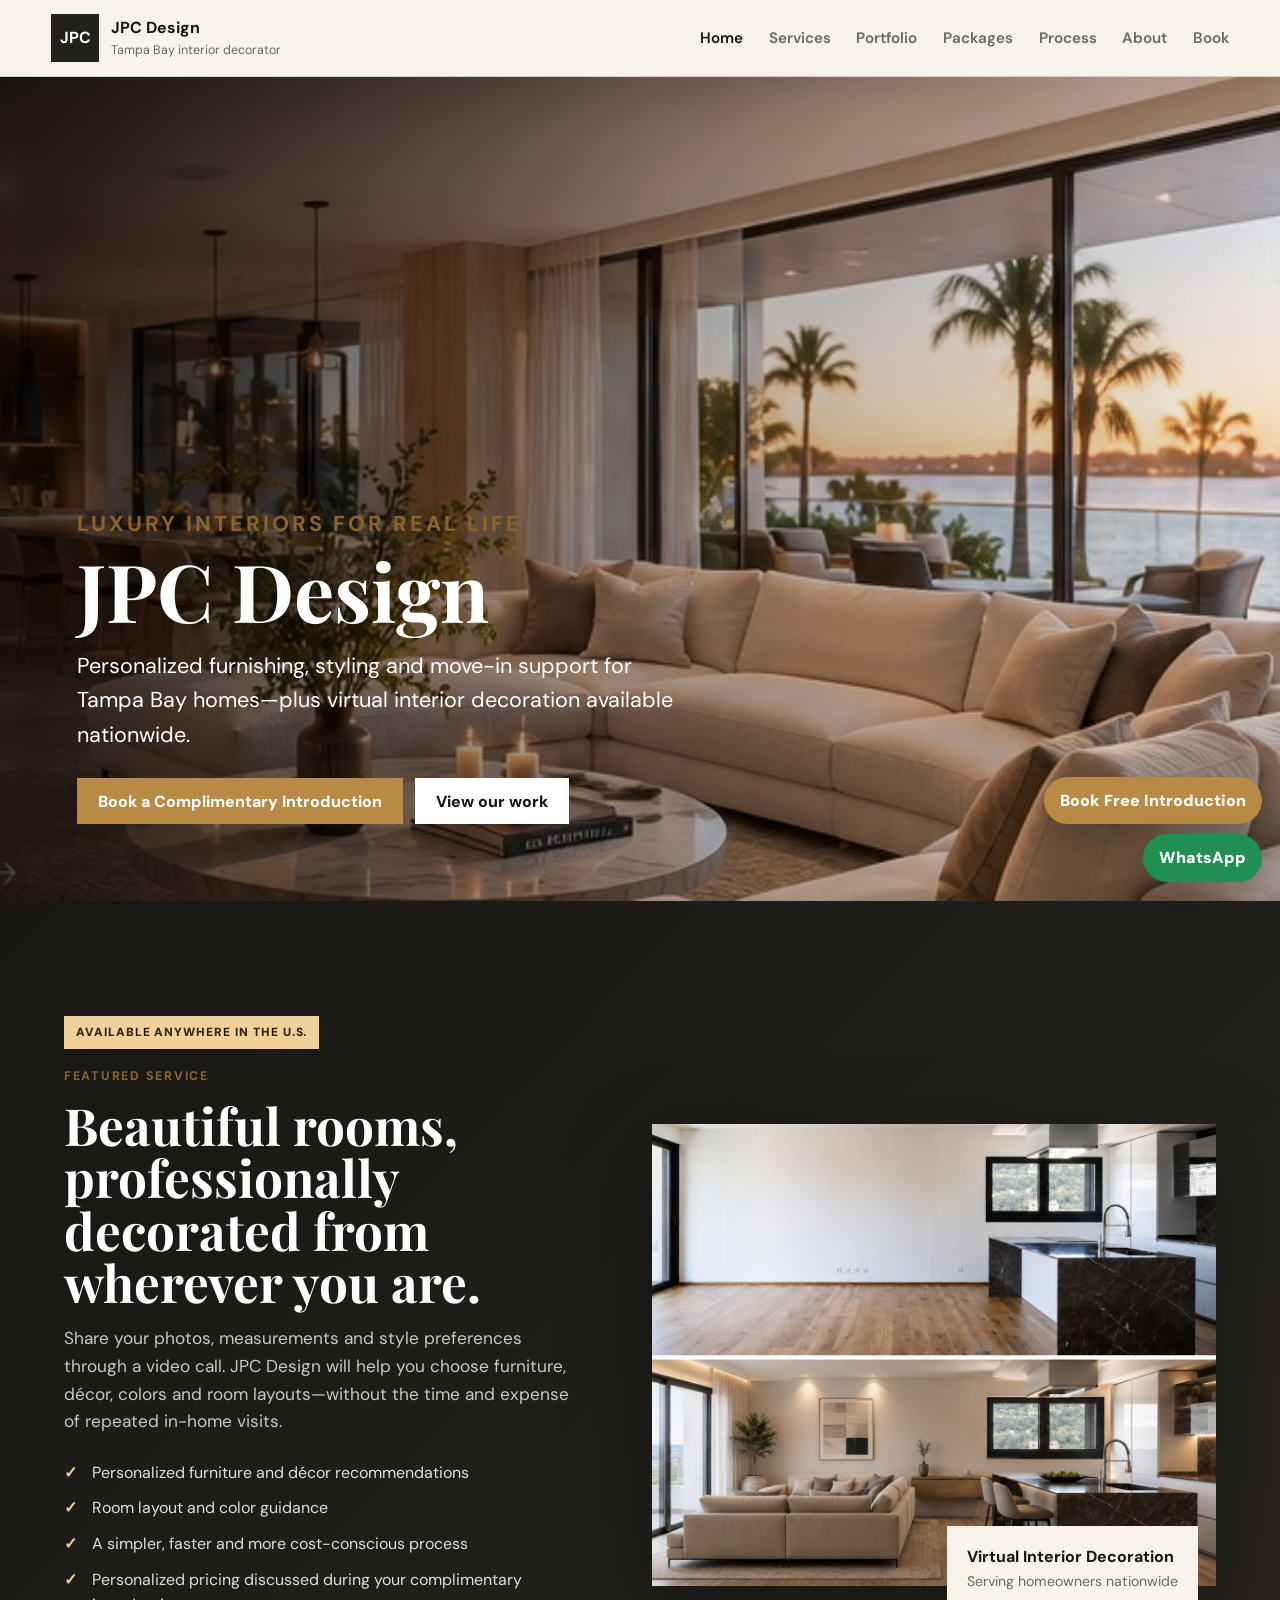
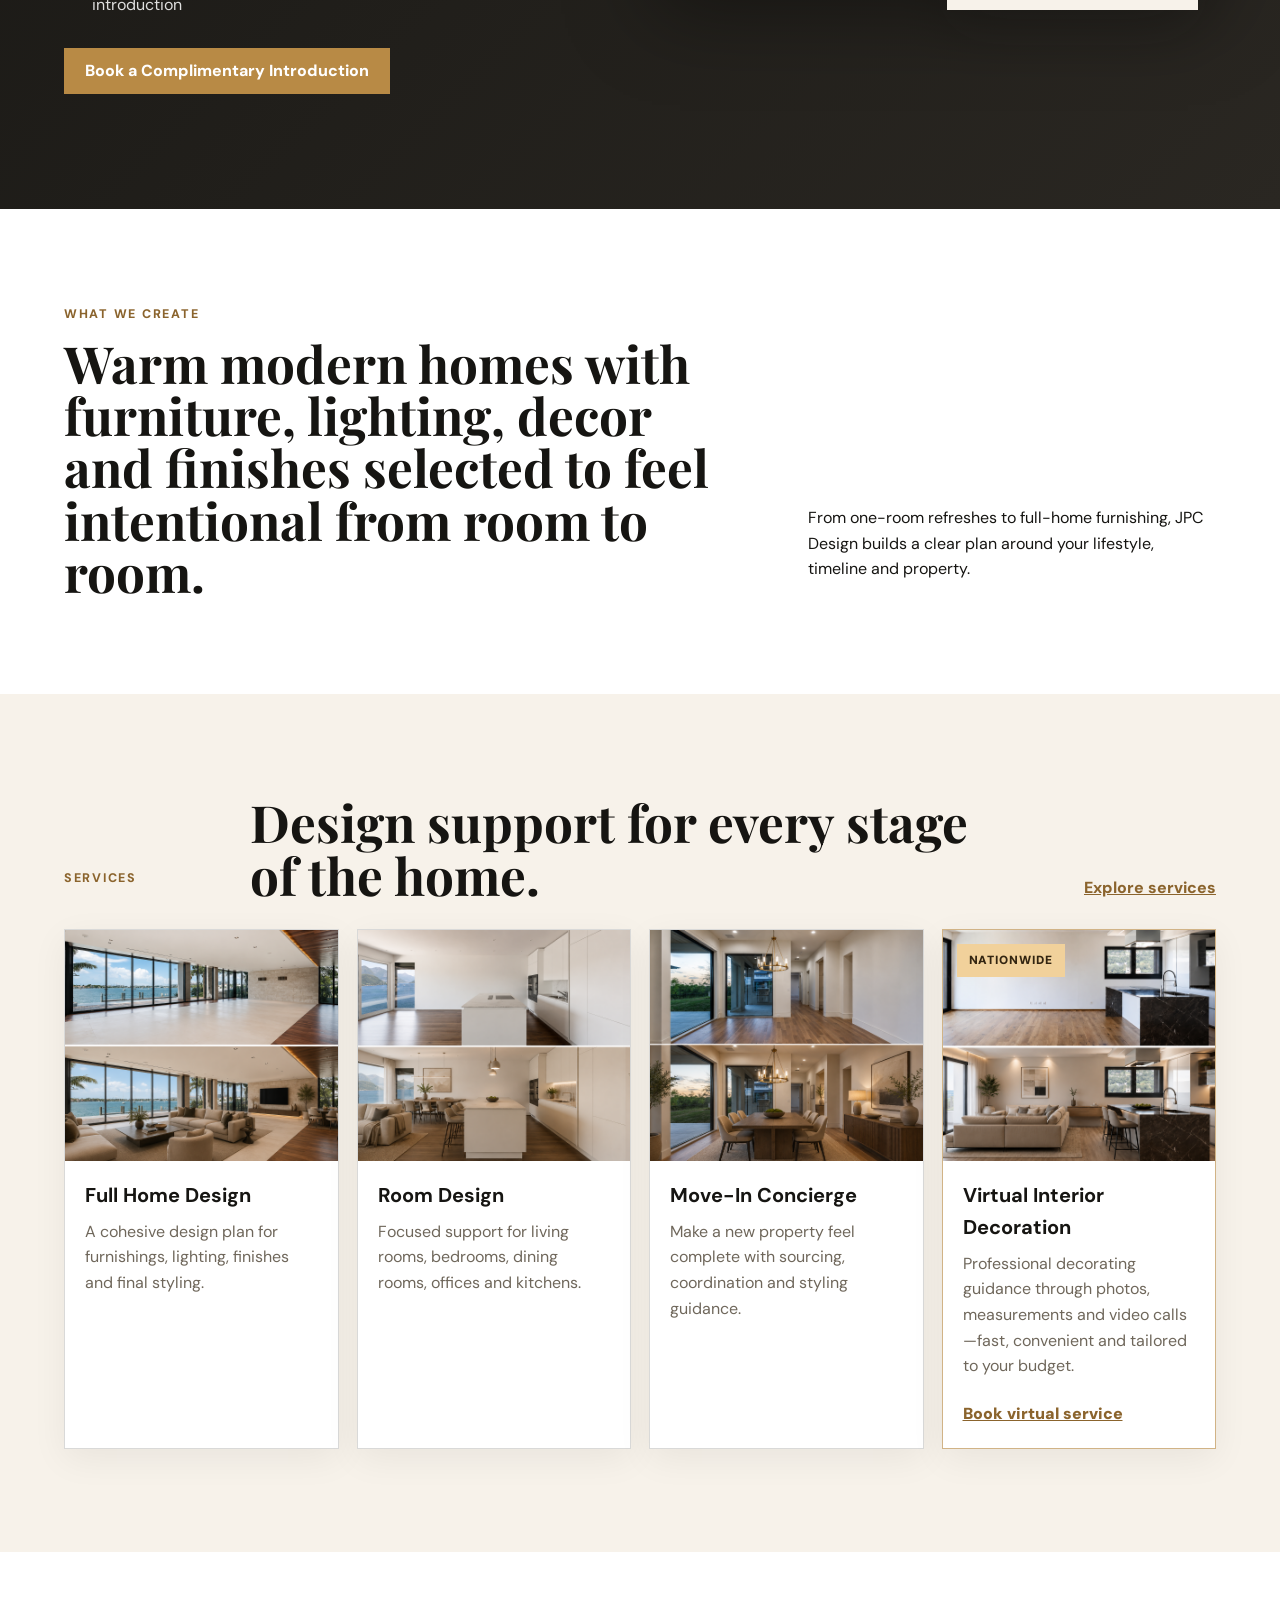
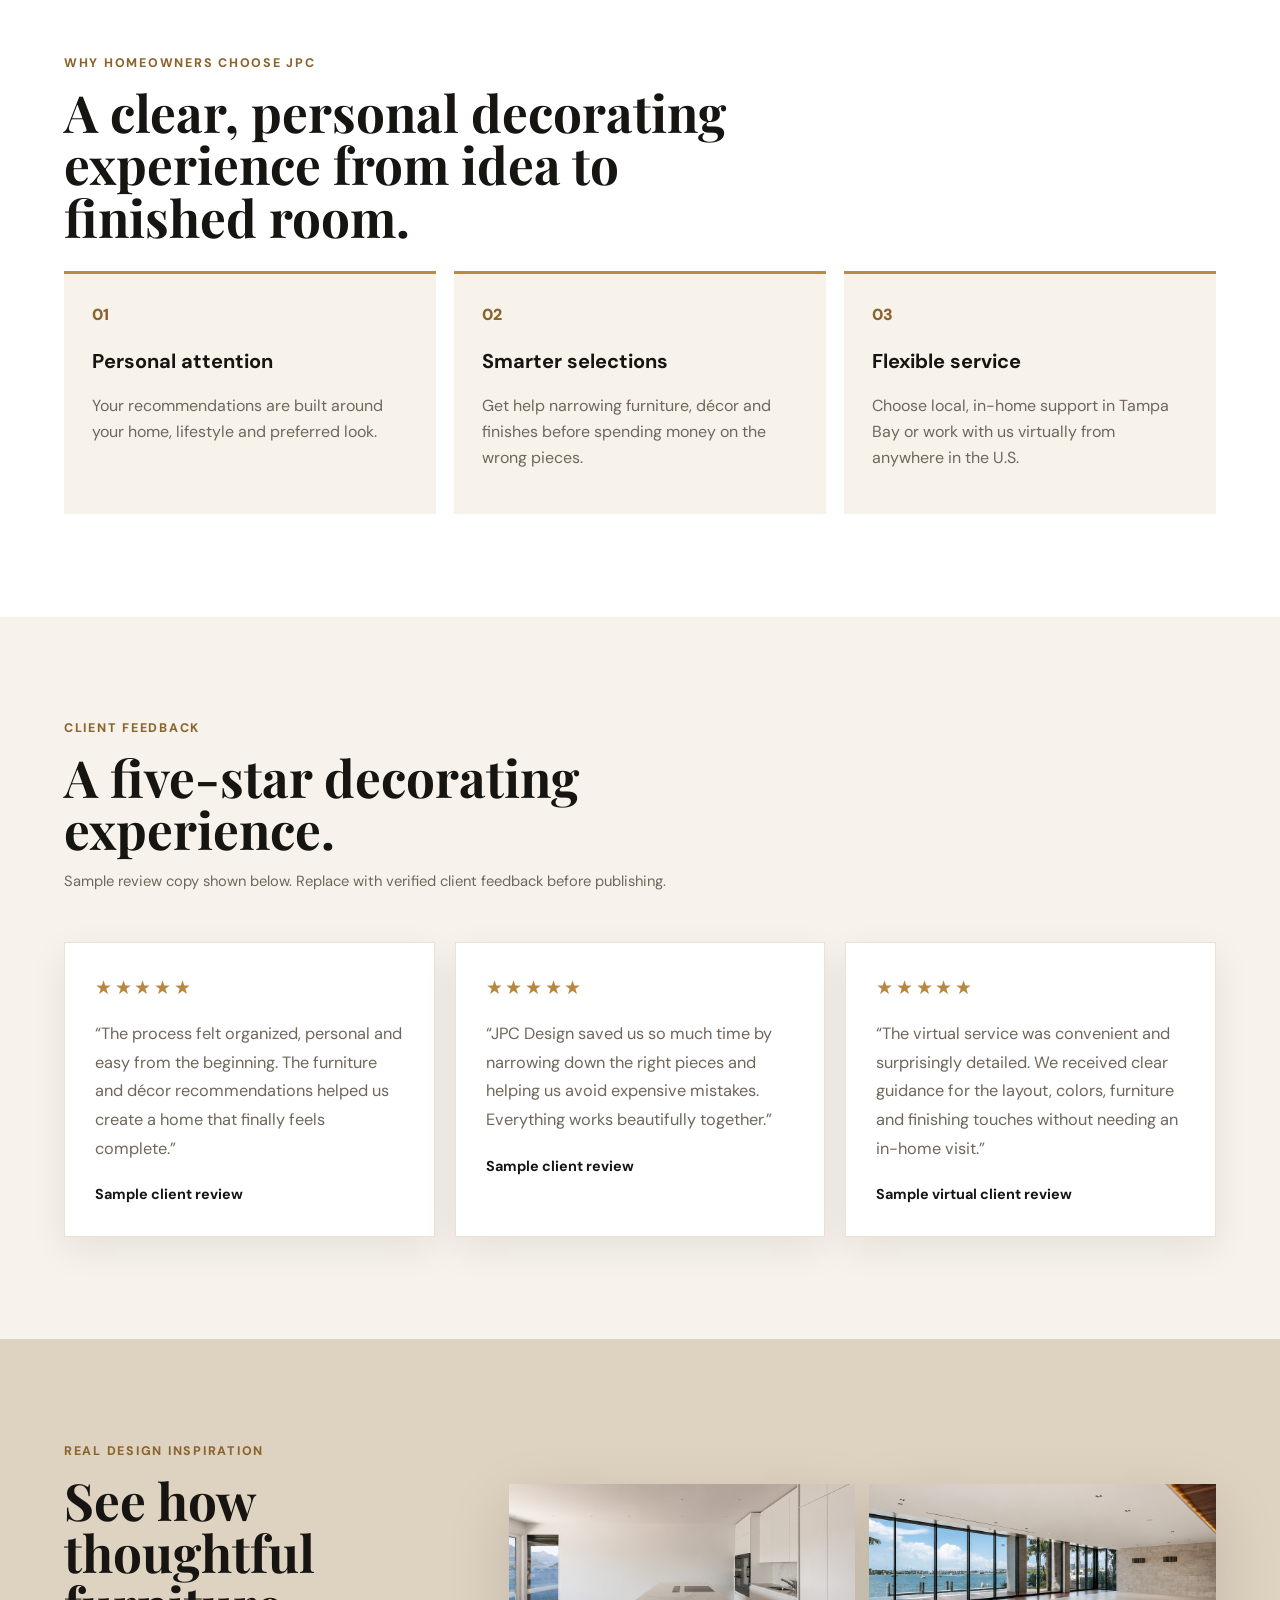
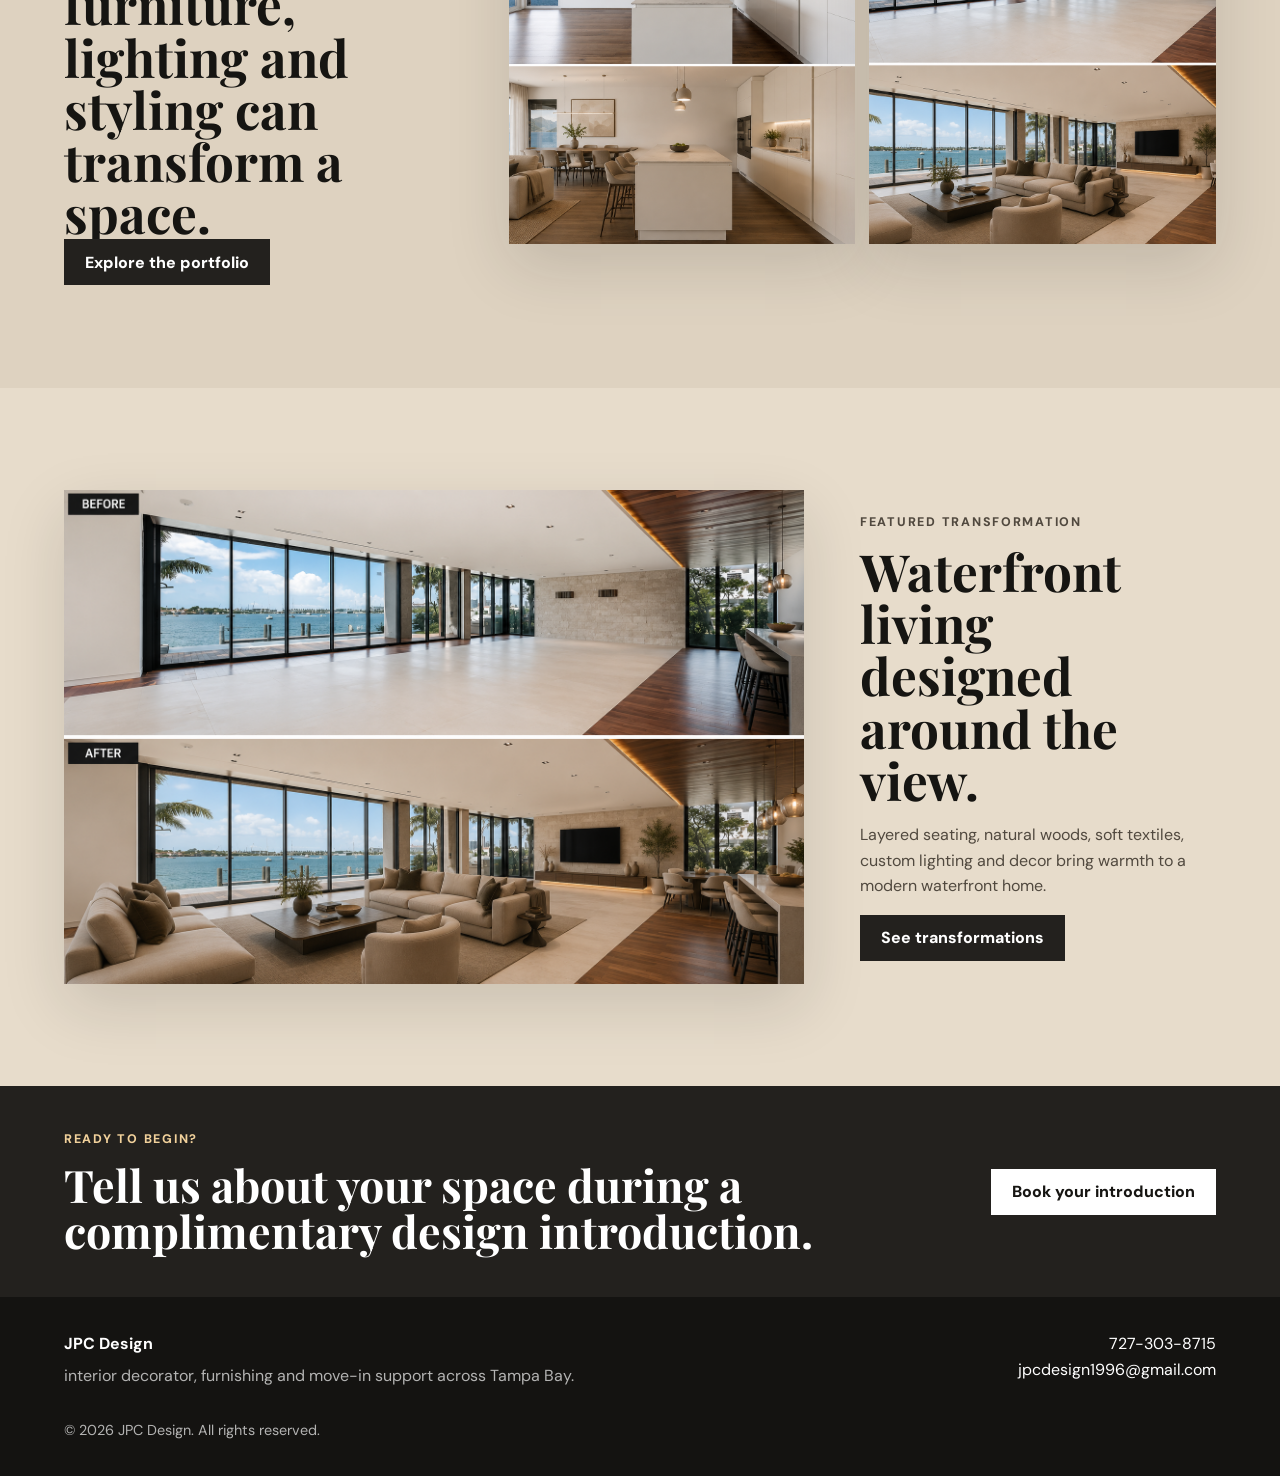
==== index.html @ b45b25ef "Five-Star review section" ====
<!doctype html>
<html lang="en">
<head>
  <meta charset="utf-8">
  <meta name="viewport" content="width=device-width, initial-scale=1">
  <title>JPC Design | Tampa Bay interior decorator</title>
  <meta name="description" content="Luxury residential interior decorator, furnishing and move-in support across Tampa Bay.">
  <link rel="preconnect" href="https://fonts.googleapis.com">
  <link rel="preconnect" href="https://fonts.gstatic.com" crossorigin>
  <link href="https://fonts.googleapis.com/css2?family=DM+Sans:wght@400;500;600;700&family=Playfair+Display:wght@600;700&display=swap" rel="stylesheet">
  <link rel="stylesheet" href="styles.css">
</head>
<body>

<header class="site-header">
  <a class="brand" href="index.html" aria-label="JPC Design home">
    <span class="brand-mark">JPC</span>
    <span><strong>JPC Design</strong><small>Tampa Bay interior decorator</small></span>
  </a>
  <button class="menu-button" type="button" aria-expanded="false" aria-controls="primary-navigation">Menu</button>
  <nav id="primary-navigation" class="site-nav" aria-label="Primary navigation">
    <a href="index.html" aria-current="page">Home</a><a href="services.html">Services</a><a href="portfolio.html">Portfolio</a><a href="packages.html">Packages</a><a href="process.html">Process</a><a href="about.html">About</a><a href="contact.html">Book</a>
  </nav>
</header>

<main>

<section class="hero">
  <div class="hero-copy">
    <p class="eyebrow">Luxury interiors for real life</p>
    <h1>JPC Design</h1>
    <p>Personalized furnishing, styling and move-in support for Tampa Bay homes—plus virtual interior decoration available nationwide.</p>
    <div class="hero-actions">
      <a class="button gold" href="contact.html">Book a Complimentary Introduction</a>
      <a class="button light" href="portfolio.html">View our work</a>
    </div>
  </div>
</section>

<section class="virtual-feature" aria-labelledby="virtual-title">
  <div class="virtual-feature-copy">
    <p class="virtual-badge">Available anywhere in the U.S.</p>
    <p class="eyebrow">Featured service</p>
    <h2 id="virtual-title">Beautiful rooms, professionally decorated from wherever you are.</h2>
    <p>Share your photos, measurements and style preferences through a video call. JPC Design will help you choose furniture, décor, colors and room layouts—without the time and expense of repeated in-home visits.</p>
    <ul class="check-list">
      <li>Personalized furniture and décor recommendations</li>
      <li>Room layout and color guidance</li>
      <li>A simpler, faster and more cost-conscious process</li>
      <li>Personalized pricing discussed during your complimentary introduction</li>
    </ul>
    <a class="button gold" href="contact.html?service=Virtual%20Interior%20Decoration">Book a Complimentary Introduction</a>
  </div>
  <div class="virtual-feature-visual">
    <img src="O4-new.png" alt="Modern living room decorated by JPC Design">
    <div class="nationwide-note"><strong>Virtual Interior Decoration</strong><span>Serving homeowners nationwide</span></div>
  </div>
</section>

<section class="intro-band">
  <div>
    <p class="eyebrow">What we create</p>
    <h2>Warm modern homes with furniture, lighting, decor and finishes selected to feel intentional from room to room.</h2>
  </div>
  <p>From one-room refreshes to full-home furnishing, JPC Design builds a clear plan around your lifestyle, timeline and property.</p>
</section>

<section class="section">
  <div class="section-heading">
    <p class="eyebrow">Services</p>
    <h2>Design support for every stage of the home.</h2>
    <a href="services.html">Explore services</a>
  </div>
  <div class="service-grid">
    <article><img src="O10.png" alt="Waterfront living room transformation"><h3>Full Home Design</h3><p>A cohesive design plan for furnishings, lighting, finishes and final styling.</p></article>
    <article><img src="O9.png" alt="Modern kitchen and dining transformation"><h3>Room Design</h3><p>Focused support for living rooms, bedrooms, dining rooms, offices and kitchens.</p></article>
    <article><img src="O7.png" alt="Dining room and entry transformation"><h3>Move-In Concierge</h3><p>Make a new property feel complete with sourcing, coordination and styling guidance.</p></article>
    <article class="service-highlight"><span class="mini-badge">Nationwide</span><img src="O4-new.png" alt="Virtual interior decoration service"><h3>Virtual Interior Decoration</h3><p>Professional decorating guidance through photos, measurements and video calls—fast, convenient and tailored to your budget.</p><a href="contact.html?service=Virtual%20Interior%20Decoration">Book virtual service</a></article>
  </div>
</section>

<section class="section trust-section">
  <div class="section-heading">
    <div><p class="eyebrow">Why homeowners choose JPC</p><h2>A clear, personal decorating experience from idea to finished room.</h2></div>
  </div>
  <div class="trust-grid">
    <article><span>01</span><h3>Personal attention</h3><p>Your recommendations are built around your home, lifestyle and preferred look.</p></article>
    <article><span>02</span><h3>Smarter selections</h3><p>Get help narrowing furniture, décor and finishes before spending money on the wrong pieces.</p></article>
    <article><span>03</span><h3>Flexible service</h3><p>Choose local, in-home support in Tampa Bay or work with us virtually from anywhere in the U.S.</p></article>
  </div>
</section>


<section class="reviews-section" aria-labelledby="reviews-title">
  <div class="section-heading reviews-heading">
    <div>
      <p class="eyebrow">Client feedback</p>
      <h2 id="reviews-title">A five-star decorating experience.</h2>
      <p class="reviews-note">Sample review copy shown below. Replace with verified client feedback before publishing.</p>
    </div>
  </div>
  <div class="reviews-grid">
    <article class="review-card">
      <div class="review-stars" aria-label="5 out of 5 stars">★★★★★</div>
      <p>“The process felt organized, personal and easy from the beginning. The furniture and décor recommendations helped us create a home that finally feels complete.”</p>
      <strong>Sample client review</strong>
    </article>
    <article class="review-card">
      <div class="review-stars" aria-label="5 out of 5 stars">★★★★★</div>
      <p>“JPC Design saved us so much time by narrowing down the right pieces and helping us avoid expensive mistakes. Everything works beautifully together.”</p>
      <strong>Sample client review</strong>
    </article>
    <article class="review-card">
      <div class="review-stars" aria-label="5 out of 5 stars">★★★★★</div>
      <p>“The virtual service was convenient and surprisingly detailed. We received clear guidance for the layout, colors, furniture and finishing touches without needing an in-home visit.”</p>
      <strong>Sample virtual client review</strong>
    </article>
  </div>
</section>

<section class="transformation-strip">
  <div class="transformation-copy"><p class="eyebrow">Real design inspiration</p><h2>See how thoughtful furniture, lighting and styling can transform a space.</h2><a class="button dark" href="portfolio.html">Explore the portfolio</a></div>
  <div class="transformation-images"><img src="O9.png" alt="Kitchen and dining room transformation"><img src="O10.png" alt="Waterfront living room transformation"></div>
</section>

<section class="feature-project">
  <img src="O10.png" alt="Luxury waterfront transformation by JPC Design">
  <div>
    <p class="eyebrow">Featured transformation</p>
    <h2>Waterfront living designed around the view.</h2>
    <p>Layered seating, natural woods, soft textiles, custom lighting and decor bring warmth to a modern waterfront home.</p>
    <a class="button dark" href="portfolio.html">See transformations</a>
  </div>
</section>

<section class="cta">
  <div>
    <p class="eyebrow light-text">Ready to begin?</p>
    <h2>Tell us about your space during a complimentary design introduction.</h2>
  </div>
  <a class="button white" href="contact.html">Book your introduction</a>
</section>

</main>

<footer class="site-footer">
  <div>
    <strong>JPC Design</strong>
    <p>interior decorator, furnishing and move-in support across Tampa Bay.</p>
  </div>
  <div>
    <a href="tel:+17273038715">727-303-8715</a>
    <a href="mailto:jpcdesign1996@gmail.com">jpcdesign1996@gmail.com</a>
  </div>
  <p class="copyright">&copy; 2026 JPC Design. All rights reserved.</p>
</footer>

<div class="floating-actions" aria-label="Quick contact options">
  <a class="floating-book" href="contact.html">Book Free Introduction</a>
  <a class="floating-whatsapp" href="https://wa.me/17273038715?text=Hi%20JPC%20Design%2C%20I%20would%20like%20to%20learn%20more%20about%20your%20decorating%20services." target="_blank" rel="noopener" aria-label="Chat with JPC Design on WhatsApp">WhatsApp</a>
</div>

<script src="script.js"></script>
</body>
</html>
---- styles.css ----
:root {
  --ink: #161512;
  --muted: #6f675b;
  --paper: #f7f2ea;
  --soft: #eee6d8;
  --gold: #b88a45;
  --gold-dark: #8b642d;
  --charcoal: #23211e;
  --white: #ffffff;
  --line: rgba(22, 21, 18, 0.16);
  --shadow: 0 22px 60px rgba(22, 21, 18, 0.14);
}

* {
  box-sizing: border-box;
}

html {
  scroll-behavior: smooth;
  overflow-x: clip;
}

body {
  margin: 0;
  color: var(--ink);
  background: var(--paper);
  font-family: "DM Sans", Arial, sans-serif;
  line-height: 1.6;
  overflow-x: clip;
}

img {
  display: block;
  max-width: 100%;
}

a {
  color: inherit;
}

.site-header {
  position: sticky;
  top: 0;
  z-index: 10;
  display: flex;
  align-items: center;
  justify-content: space-between;
  gap: 24px;
  min-height: 76px;
  padding: 14px clamp(18px, 4vw, 56px);
  background: rgba(247, 242, 234, 0.92);
  border-bottom: 1px solid var(--line);
  backdrop-filter: blur(16px);
}

.brand {
  display: inline-flex;
  align-items: center;
  gap: 12px;
  text-decoration: none;
}

.brand-mark {
  display: grid;
  place-items: center;
  width: 48px;
  height: 48px;
  color: var(--white);
  background: var(--charcoal);
  font-weight: 700;
  letter-spacing: 0;
}

.brand strong,
.brand small {
  display: block;
}

.brand small {
  color: var(--muted);
  font-size: 0.78rem;
}

.site-nav {
  display: flex;
  align-items: center;
  gap: clamp(14px, 2vw, 28px);
  font-size: 0.95rem;
  font-weight: 600;
}

.site-nav a {
  text-decoration: none;
  color: var(--muted);
}

.site-nav a[aria-current="page"],
.site-nav a:hover {
  color: var(--ink);
}

.site-nav a,
.button,
.menu-button,
input,
select,
textarea {
  -webkit-tap-highlight-color: rgba(184, 138, 69, 0.18);
}

.menu-button {
  display: none;
  border: 1px solid var(--line);
  background: var(--white);
  min-height: 44px;
  padding: 0 16px;
  font: inherit;
  font-weight: 700;
}

.hero {
  min-height: calc(100svh - 76px);
  display: grid;
  align-items: end;
  padding: clamp(28px, 6vw, 80px);
  color: var(--white);
  background:
    linear-gradient(90deg, rgba(0,0,0,0.72), rgba(0,0,0,0.28), rgba(0,0,0,0.04)),
    url("hero-clean.jpg") center / cover no-repeat;
}

.hero-copy {
  width: min(680px, 100%);
}

.hero h1,
.page-hero h1 {
  margin: 0;
  font-family: "Playfair Display", Georgia, serif;
  font-size: clamp(2.5rem, 7vw, 5rem);
  line-height: 0.92;
  letter-spacing: 0;
  overflow-wrap: normal;
  word-break: keep-all;
  hyphens: none;
}

.hero p {
  max-width: 620px;
  font-size: clamp(1.04rem, 2vw, 1.35rem);
}

.eyebrow {
  margin: 0 0 12px;
  color: var(--gold-dark);
  font-size: 0.78rem;
  font-weight: 800;
  letter-spacing: 0.14em;
  text-transform: uppercase;
}

.light-text {
  color: #f1d19b;
}

.button {
  display: inline-flex;
  align-items: center;
  justify-content: center;
  min-height: 46px;
  padding: 12px 20px;
  border: 1px solid transparent;
  text-decoration: none;
  font-weight: 800;
  line-height: 1.2;
}

.button.gold {
  color: var(--white);
  background: var(--gold);
}

.button.gold:hover {
  background: var(--gold-dark);
}

.button.light,
.button.white {
  color: var(--ink);
  background: var(--white);
}

.button.dark {
  color: var(--white);
  background: var(--charcoal);
}

.button.outline {
  border-color: var(--line);
  background: transparent;
}

.hero-actions {
  display: flex;
  flex-wrap: wrap;
  gap: 12px;
  margin-top: 26px;
}

.intro-band,
.cta,
.section,
.page-hero,
.feature-project,
.wide-image {
  padding-inline: clamp(18px, 5vw, 72px);
}

.intro-band {
  display: grid;
  grid-template-columns: minmax(0, 1.25fr) minmax(260px, 0.75fr);
  gap: clamp(24px, 5vw, 64px);
  align-items: end;
  padding-block: clamp(52px, 8vw, 96px);
  background: var(--white);
}

h2 {
  margin: 0;
  font-family: "Playfair Display", Georgia, serif;
  font-size: clamp(2rem, 4vw, 4rem);
  line-height: 1.02;
}

h3 {
  margin: 18px 0 8px;
  font-size: 1.25rem;
}

.section {
  padding-block: clamp(56px, 8vw, 108px);
}

.section-heading {
  display: flex;
  justify-content: space-between;
  align-items: end;
  gap: 24px;
  margin-bottom: 28px;
}

.section-heading h2 {
  max-width: 720px;
}

.section-heading a {
  color: var(--gold-dark);
  font-weight: 800;
}

.service-grid {
  display: grid;
  grid-template-columns: repeat(4, minmax(0, 1fr));
  gap: 18px;
}

.service-grid article,
.portfolio-card,
.package-card,
.process-grid article,
.values-grid article,
.contact-panel {
  background: var(--white);
  border: 1px solid var(--line);
  box-shadow: 0 10px 34px rgba(22, 21, 18, 0.06);
}

.service-grid img {
  width: 100%;
  aspect-ratio: 1.18;
  object-fit: cover;
}

.service-grid article p,
.service-grid article h3 {
  padding-inline: 20px;
}

.service-grid article p {
  margin: 0 0 22px;
  color: var(--muted);
}

.feature-project {
  display: grid;
  grid-template-columns: minmax(0, 1.35fr) minmax(280px, 0.65fr);
  gap: clamp(24px, 5vw, 56px);
  align-items: center;
  padding-block: clamp(56px, 8vw, 104px);
  background: #e7dccb;
}

.feature-project img,
.wide-image img {
  width: 100%;
  box-shadow: var(--shadow);
}

.feature-project p {
  color: #51493f;
}

.cta {
  display: flex;
  justify-content: space-between;
  align-items: center;
  gap: 24px;
  padding-block: 44px;
  color: var(--white);
  background: var(--charcoal);
}

.cta h2 {
  max-width: 850px;
  font-size: clamp(1.9rem, 3.5vw, 3.5rem);
}

.page-hero {
  padding-block: clamp(64px, 9vw, 116px);
  background: linear-gradient(135deg, var(--white), #e9dcc8);
}

.page-hero.compact {
  max-width: none;
}

.page-hero h1 {
  max-width: 980px;
  font-size: clamp(2.7rem, 6vw, 6.2rem);
}

.page-hero p:not(.eyebrow) {
  max-width: 760px;
  margin-top: 18px;
  color: var(--muted);
  font-size: 1.1rem;
}

.split-hero {
  display: grid;
  grid-template-columns: minmax(0, 0.9fr) minmax(300px, 1.1fr);
  gap: clamp(28px, 5vw, 64px);
  align-items: center;
}

.split-hero img {
  width: 100%;
  aspect-ratio: 1.32;
  object-fit: cover;
  box-shadow: var(--shadow);
}

.service-list {
  display: grid;
  gap: 16px;
}

.service-list article {
  display: grid;
  grid-template-columns: 70px 1fr;
  gap: 22px;
  padding: clamp(22px, 4vw, 38px);
  background: var(--white);
  border: 1px solid var(--line);
}

.service-list span,
.process-grid span {
  color: var(--gold-dark);
  font-weight: 900;
}

.service-list h2,
.process-grid h2,
.values-grid h2,
.contact-panel h2,
.package-card h2,
.portfolio-card h2 {
  font-size: clamp(1.5rem, 3vw, 2.4rem);
}

.service-list ul {
  display: grid;
  gap: 8px;
  margin-bottom: 0;
  padding-left: 18px;
  color: var(--muted);
}

.portfolio-grid {
  display: grid;
  grid-template-columns: repeat(2, minmax(0, 1fr));
  gap: 22px;
}

.portfolio-card {
  overflow: hidden;
}

.portfolio-card img {
  width: 100%;
  aspect-ratio: 1.5;
  object-fit: cover;
}

.portfolio-card div {
  padding: 22px;
}

.portfolio-card p,
.package-card p,
.process-grid p,
.values-grid p,
.contact-panel p {
  color: var(--muted);
}

.package-grid {
  display: grid;
  grid-template-columns: repeat(3, minmax(0, 1fr));
  gap: 18px;
}

.package-card {
  position: relative;
  display: flex;
  flex-direction: column;
  gap: 14px;
  min-height: 330px;
  padding: 26px;
}

.package-card .button {
  margin-top: auto;
}

.package-name,
.badge {
  margin: 0;
  color: var(--gold-dark);
  font-weight: 900;
  text-transform: uppercase;
  letter-spacing: 0.08em;
  font-size: 0.78rem;
}

.featured {
  color: var(--white);
  background: var(--charcoal);
}

.featured p {
  color: rgba(255,255,255,0.78);
}

.featured .package-name,
.featured .badge {
  color: #f1d19b;
}

.process-grid,
.values-grid {
  display: grid;
  grid-template-columns: repeat(5, minmax(0, 1fr));
  gap: 16px;
}

.values-grid {
  grid-template-columns: repeat(3, minmax(0, 1fr));
}

.process-grid article,
.values-grid article {
  padding: 24px;
}

.wide-image {
  padding-bottom: clamp(56px, 8vw, 108px);
}

.wide-image img {
  max-height: 760px;
  object-fit: cover;
}

.contact-layout {
  display: grid;
  grid-template-columns: minmax(0, 1fr) minmax(280px, 420px);
  gap: 24px;
  align-items: start;
}

.booking-form {
  display: grid;
  gap: 18px;
}

.form-grid {
  display: grid;
  grid-template-columns: repeat(2, minmax(0, 1fr));
  gap: 18px;
}

label {
  display: grid;
  gap: 8px;
  font-weight: 800;
}

input,
select,
textarea {
  width: 100%;
  min-height: 48px;
  border: 1px solid var(--line);
  border-radius: 0;
  padding: 12px 14px;
  color: var(--ink);
  background: var(--white);
  font: inherit;
  font-size: 16px;
}

textarea {
  resize: vertical;
}

.form-note {
  min-height: 24px;
  margin: 0;
  color: var(--gold-dark);
  font-weight: 800;
}

.contact-panel {
  padding: 26px;
}

.site-footer {
  display: grid;
  grid-template-columns: 1fr auto;
  gap: 24px;
  padding: 34px clamp(18px, 5vw, 72px);
  color: var(--white);
  background: #141311;
}

.site-footer p {
  margin: 6px 0 0;
  color: rgba(255,255,255,0.68);
}

.site-footer a {
  display: block;
  color: var(--white);
  text-align: right;
  text-decoration: none;
}

.copyright {
  grid-column: 1 / -1;
  font-size: 0.9rem;
}

@media (max-width: 980px) {
  .service-grid,
  .package-grid,
  .process-grid,
  .values-grid {
    grid-template-columns: repeat(2, minmax(0, 1fr));
  }

  .feature-project,
  .split-hero,
  .contact-layout,
  .intro-band {
    grid-template-columns: 1fr;
  }

  .portfolio-grid {
    grid-template-columns: 1fr;
  }
}

@media (max-width: 760px) {
  .site-header {
    align-items: center;
    min-height: 68px;
    padding-inline: 16px;
  }

  .brand-mark {
    width: 42px;
    height: 42px;
  }

  .menu-button {
    display: inline-flex;
    align-items: center;
  }

  .site-nav {
    position: absolute;
    left: 0;
    right: 0;
    top: 100%;
    display: none;
    flex-direction: column;
    align-items: stretch;
    gap: 0;
    padding: 8px 18px 18px;
    background: var(--paper);
    border-bottom: 1px solid var(--line);
  }

  .site-nav.open {
    display: flex;
  }

  .site-nav a {
    padding: 13px 4px;
    border-bottom: 1px solid var(--line);
  }

  .hero {
    min-height: calc(92svh - 68px);
    padding: 28px 18px 42px;
    background-position: 58% center;
  }

  .hero h1,
  .page-hero h1 {
    font-size: clamp(2.75rem, 16vw, 4.35rem);
  }

  .hero-actions,
  .cta {
    align-items: stretch;
    flex-direction: column;
  }

  .section-heading {
    align-items: start;
    flex-direction: column;
  }

  .service-grid,
  .package-grid,
  .process-grid,
  .values-grid,
  .form-grid {
    grid-template-columns: 1fr;
  }

  .service-list article {
    grid-template-columns: 1fr;
  }

  .intro-band,
  .cta,
  .section,
  .page-hero,
  .feature-project,
  .wide-image {
    padding-inline: 16px;
  }

  .site-footer {
    grid-template-columns: 1fr;
  }

  .site-footer a {
    text-align: left;
  }
}

@media (max-width: 420px) {
  .brand small {
    font-size: 0.7rem;
  }

  .brand-mark {
    width: 40px;
    height: 40px;
    font-size: 0.88rem;
  }

  .hero {
    min-height: calc(88svh - 68px);
    background-position: 62% center;
  }

  .hero h1,
  .page-hero h1 {
    font-size: clamp(2.45rem, 14vw, 3.7rem);
  }

  h2 {
    font-size: clamp(1.75rem, 9vw, 2.65rem);
  }

  .button {
    width: 100%;
    min-height: 50px;
    padding-inline: 14px;
    text-align: center;
  }

  .service-grid article,
  .portfolio-card,
  .package-card,
  .process-grid article,
  .values-grid article,
  .contact-panel {
    box-shadow: 0 8px 24px rgba(22, 21, 18, 0.08);
  }

  .portfolio-card div,
  .package-card,
  .process-grid article,
  .values-grid article,
  .contact-panel {
    padding: 20px;
  }

  .portfolio-card img {
    aspect-ratio: 1.18;
  }
}
/* Mobile Portfolio Heading Fix */
@media (max-width: 768px) {
  .portfolio-hero h1,
  .portfolio h1,
  .portfolio-header h1 {
    font-size: clamp(2.5rem, 8vw, 3.5rem) !important;
    line-height: 1.05 !important;
    word-break: keep-all !important;
    overflow-wrap: break-word !important;
    hyphens: none !important;  }
}


/* Homepage conversion upgrade */
.virtual-feature {
  display: grid;
  grid-template-columns: minmax(0, 0.95fr) minmax(320px, 1.05fr);
  gap: clamp(28px, 6vw, 78px);
  align-items: center;
  padding: clamp(58px, 9vw, 118px) clamp(18px, 5vw, 72px);
  background: linear-gradient(135deg, #171613 0%, #2a2722 100%);
  color: var(--white);
}
.virtual-feature h2 { max-width: 760px; }
.virtual-feature-copy > p:not(.eyebrow):not(.virtual-badge) { color: rgba(255,255,255,.76); font-size: 1.08rem; }
.virtual-badge, .mini-badge {
  display: inline-flex;
  width: fit-content;
  margin: 0 0 18px;
  padding: 7px 12px;
  background: #f1d19b;
  color: #332511;
  font-size: .74rem;
  font-weight: 900;
  letter-spacing: .08em;
  text-transform: uppercase;
}
.check-list { display: grid; gap: 10px; margin: 24px 0 30px; padding: 0; list-style: none; }
.check-list li { position: relative; padding-left: 28px; color: rgba(255,255,255,.86); }
.check-list li::before { content: "✓"; position: absolute; left: 0; color: #f1d19b; font-weight: 900; }
.virtual-feature-visual { position: relative; }
.virtual-feature-visual img { width: 100%; aspect-ratio: 1.22; object-fit: cover; box-shadow: 0 28px 80px rgba(0,0,0,.36); }
.nationwide-note { position: absolute; right: 18px; bottom: -24px; display: grid; padding: 18px 20px; background: var(--paper); color: var(--ink); box-shadow: var(--shadow); }
.nationwide-note span { color: var(--muted); font-size: .88rem; }
.service-highlight { position: relative; border-color: rgba(184,138,69,.65) !important; }
.service-highlight .mini-badge { position: absolute; z-index: 2; top: 14px; left: 14px; margin: 0; }
.service-highlight a { display: inline-block; margin: 0 20px 22px; color: var(--gold-dark); font-weight: 900; }
.trust-section { background: var(--white); }
.trust-grid { display: grid; grid-template-columns: repeat(3,minmax(0,1fr)); gap: 18px; }
.trust-grid article { padding: 28px; border-top: 3px solid var(--gold); background: var(--paper); }
.trust-grid span { color: var(--gold-dark); font-weight: 900; }
.trust-grid p { color: var(--muted); }
.transformation-strip { display: grid; grid-template-columns: minmax(280px,.7fr) minmax(0,1.3fr); gap: clamp(28px,5vw,64px); align-items: center; padding: clamp(58px,8vw,105px) clamp(18px,5vw,72px); background: #ded2c0; }
.transformation-images { display: grid; grid-template-columns: 1fr 1fr; gap: 14px; }
.transformation-images img { width: 100%; height: 100%; min-height: 360px; object-fit: cover; box-shadow: var(--shadow); }
.floating-actions { position: fixed; right: 18px; bottom: 18px; z-index: 20; display: grid; justify-items: end; gap: 10px; }
.floating-actions a { min-height: 46px; display: inline-flex; align-items: center; justify-content: center; padding: 11px 16px; border-radius: 999px; text-decoration: none; font-weight: 900; box-shadow: 0 12px 34px rgba(0,0,0,.22); }
.floating-book { background: var(--gold); color: white; }
.floating-whatsapp { background: #1f8f52; color: white; }
.service-grid article, .trust-grid article, .virtual-feature-visual, .transformation-images img { transition: transform .28s ease, box-shadow .28s ease; }
.service-grid article:hover, .trust-grid article:hover { transform: translateY(-5px); box-shadow: var(--shadow); }
@media (prefers-reduced-motion: no-preference) {
  .virtual-feature-copy, .virtual-feature-visual, .trust-grid article { animation: reveal-up .7s ease both; }
  .trust-grid article:nth-child(2) { animation-delay: .1s; }
  .trust-grid article:nth-child(3) { animation-delay: .2s; }
  @keyframes reveal-up { from { opacity: 0; transform: translateY(20px); } to { opacity: 1; transform: none; } }
}
@media (max-width: 1100px) { .service-grid { grid-template-columns: repeat(2,minmax(0,1fr)); } }
@media (max-width: 820px) {
  .virtual-feature, .transformation-strip { grid-template-columns: 1fr; }
  .trust-grid { grid-template-columns: 1fr; }
  .nationwide-note { position: static; }
  .transformation-images img { min-height: 230px; }
}
@media (max-width: 560px) {
  .service-grid, .transformation-images { grid-template-columns: 1fr; }
  .floating-book { display: none !important; }
  .floating-actions { right: 12px; bottom: 12px; }
}


/* Five-star reviews */
.reviews-section { padding: clamp(58px, 8vw, 105px) clamp(18px, 5vw, 72px); background: #f7f3ec; }
.reviews-heading { margin-bottom: 34px; }
.reviews-note { max-width: 680px; color: var(--muted); font-size: .92rem; }
.reviews-grid { display: grid; grid-template-columns: repeat(3, minmax(0, 1fr)); gap: 20px; }
.review-card { padding: 30px; background: var(--white); border: 1px solid rgba(184,138,69,.25); box-shadow: 0 12px 34px rgba(22,21,18,.08); }
.review-stars { margin-bottom: 16px; color: #b8873f; font-size: 1.2rem; letter-spacing: .14em; }
.review-card p { color: var(--muted); font-size: 1.02rem; line-height: 1.75; }
.review-card strong { display: block; margin-top: 20px; color: var(--ink); font-size: .9rem; }
@media (max-width: 820px) { .reviews-grid { grid-template-columns: 1fr; } }
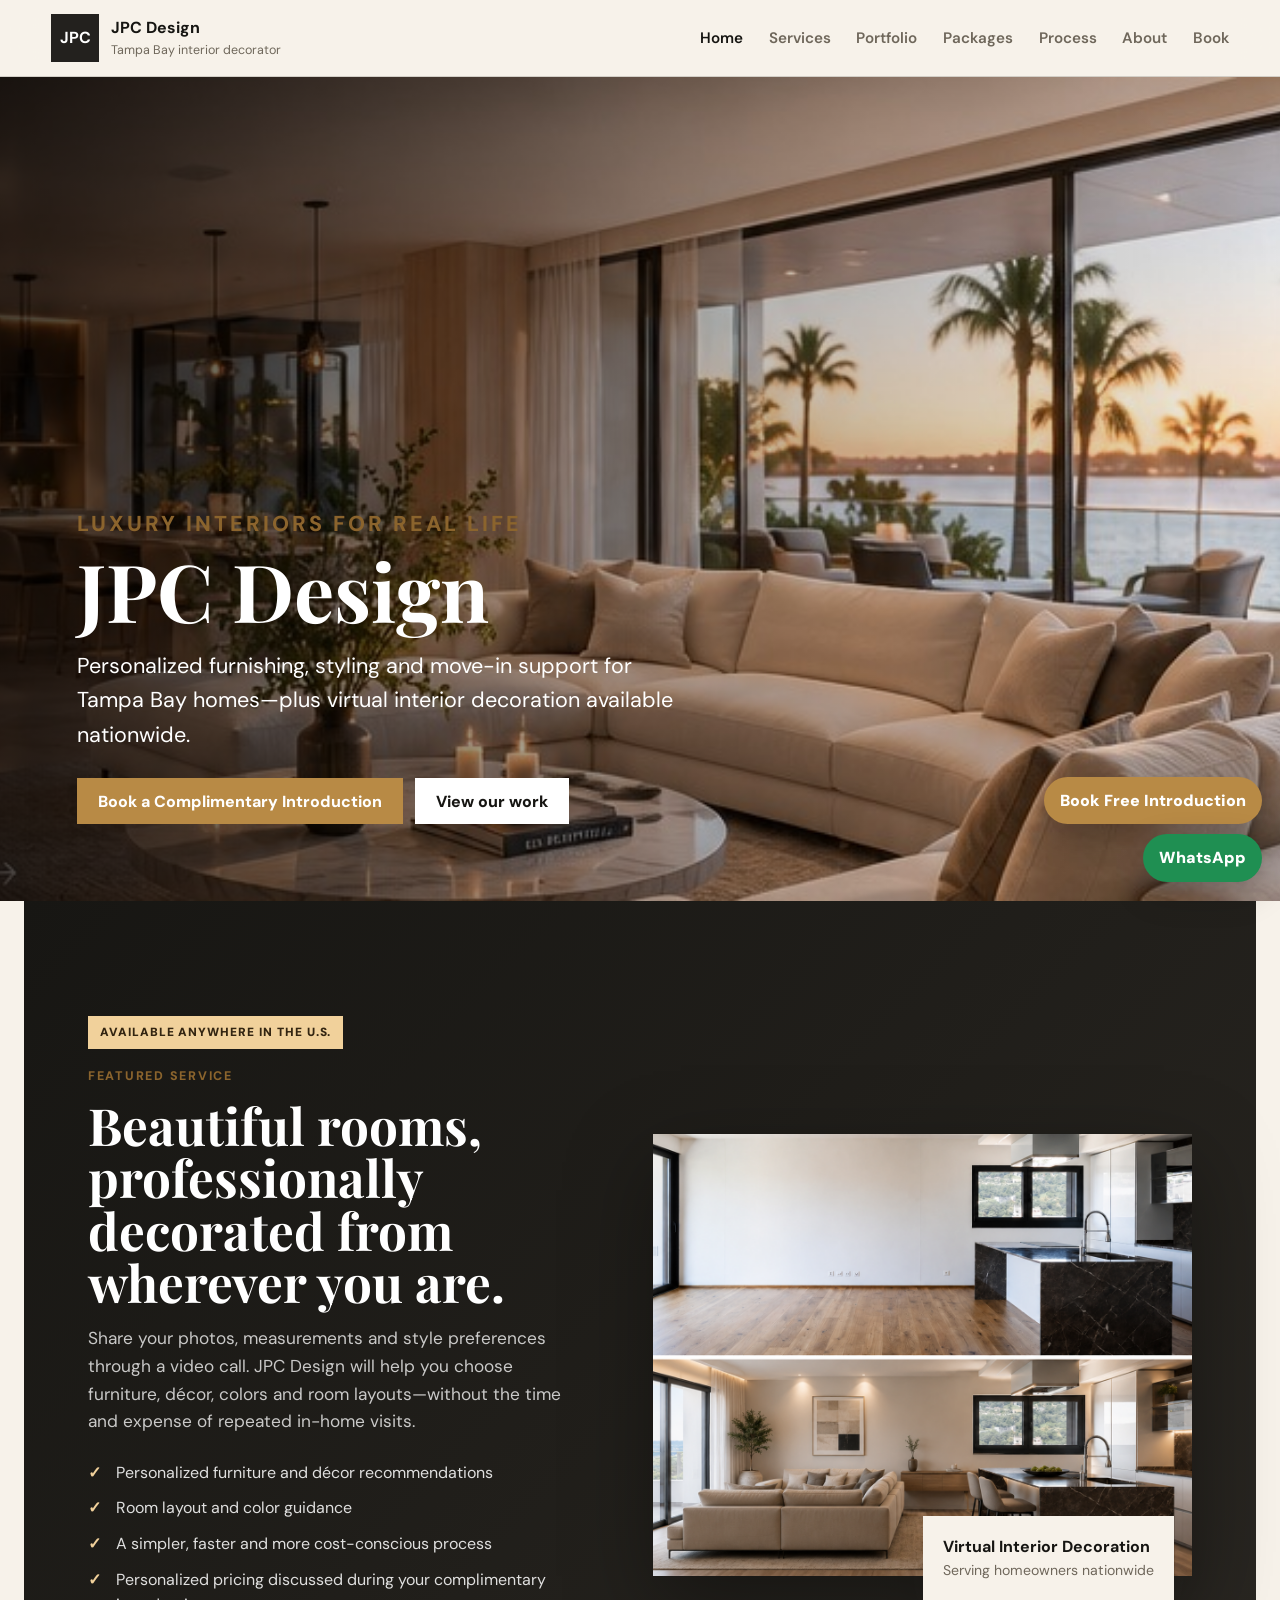
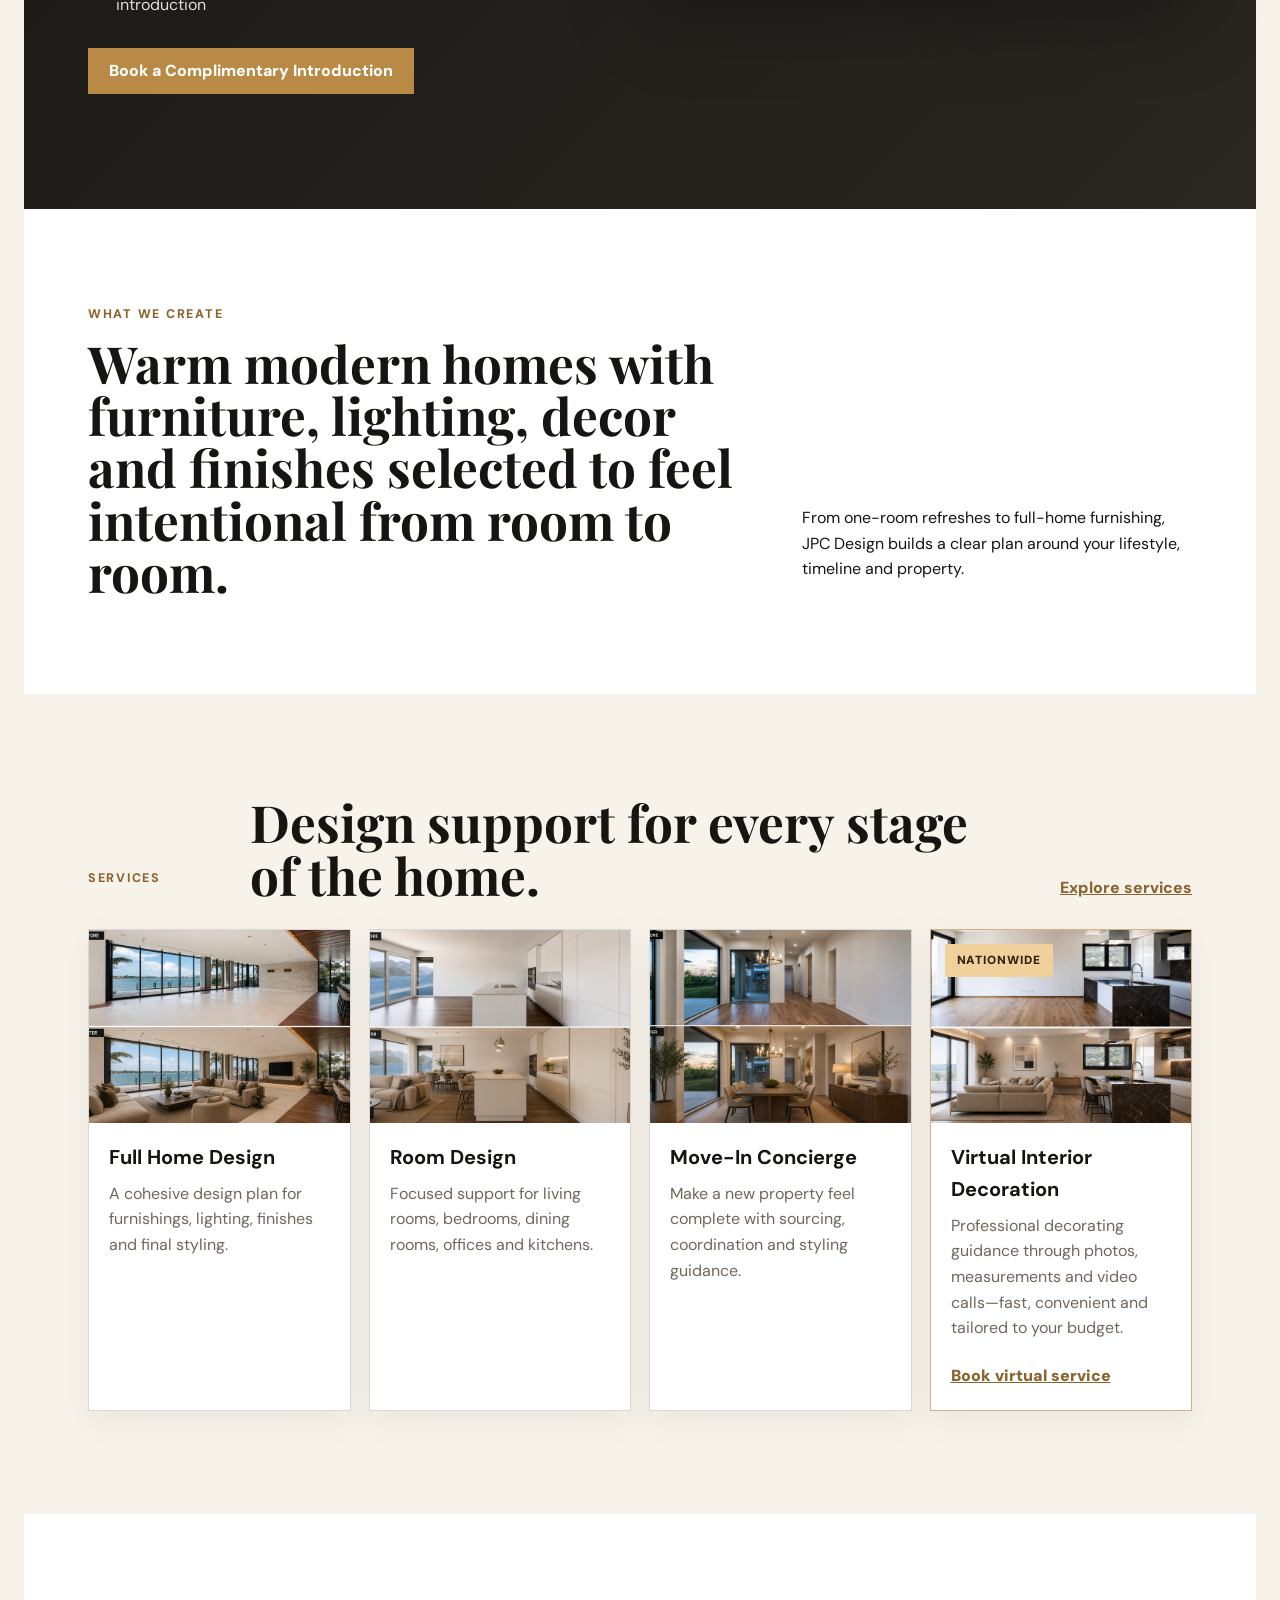
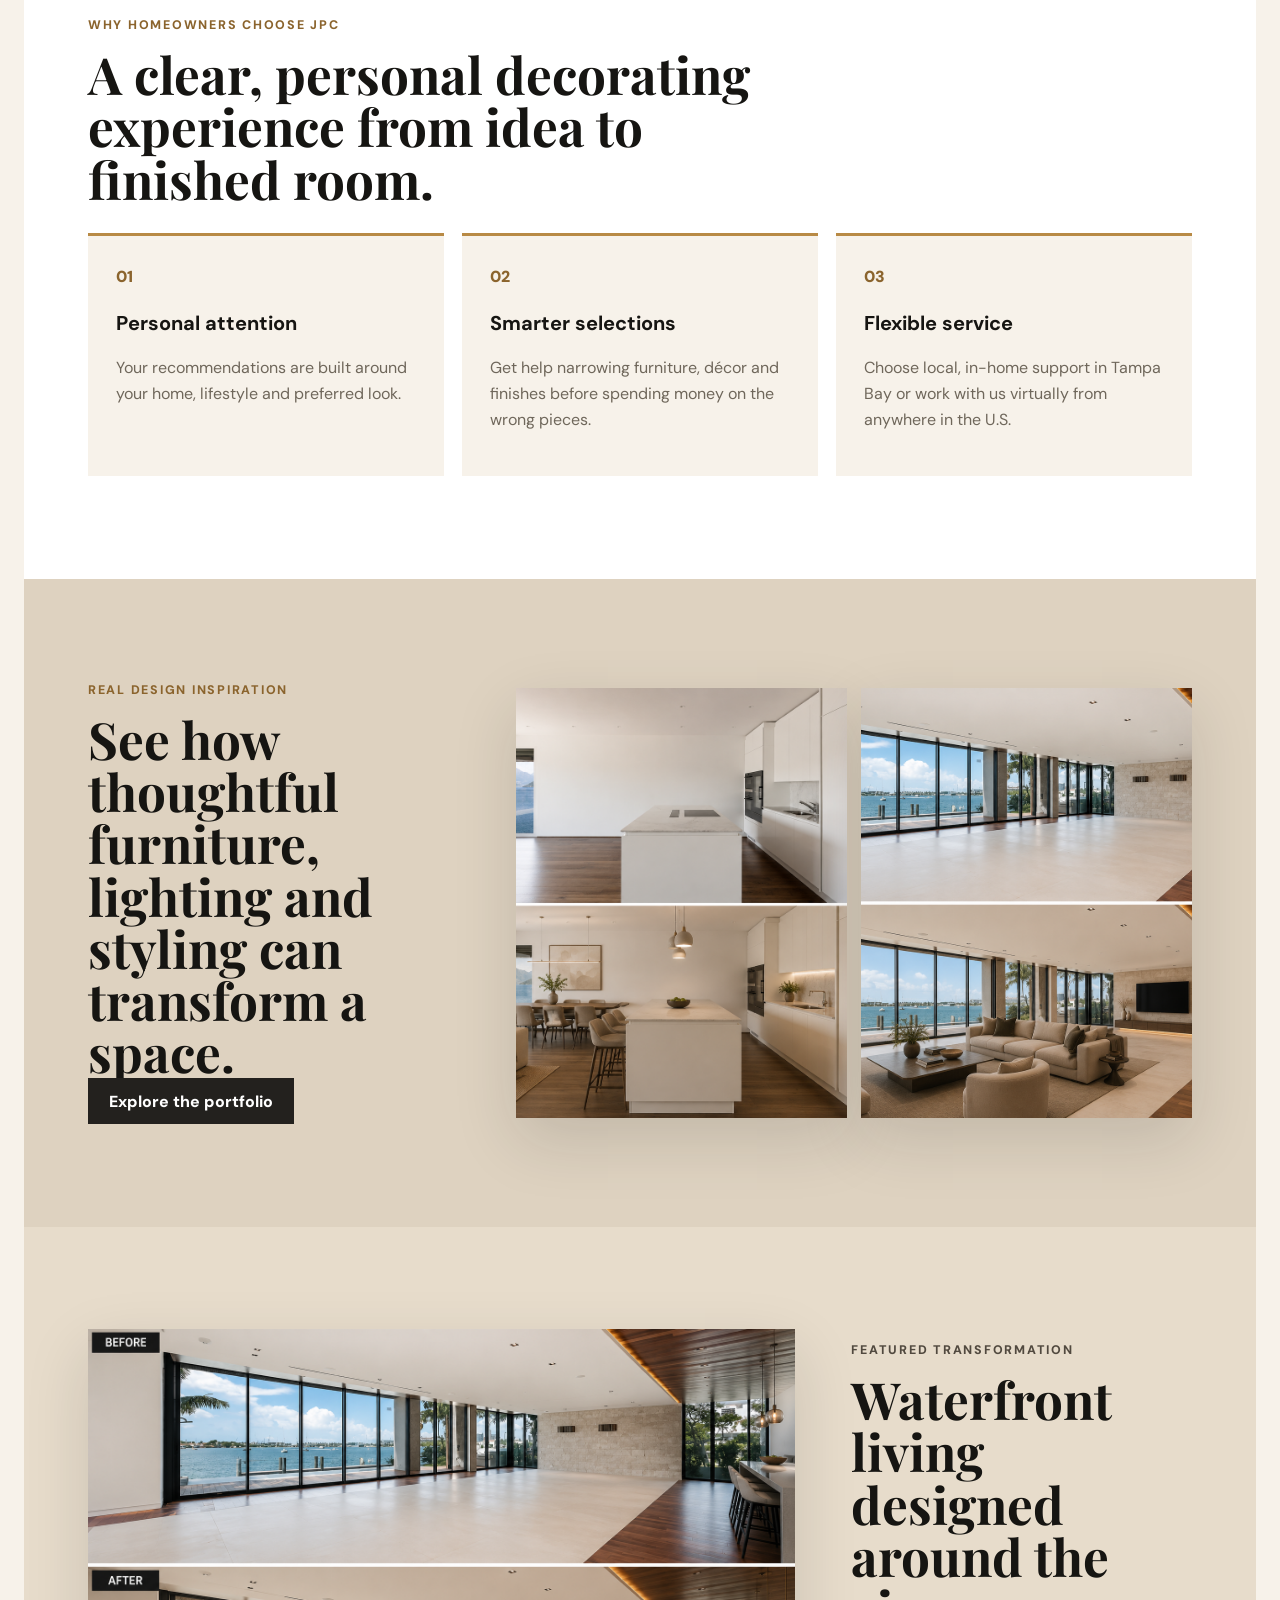
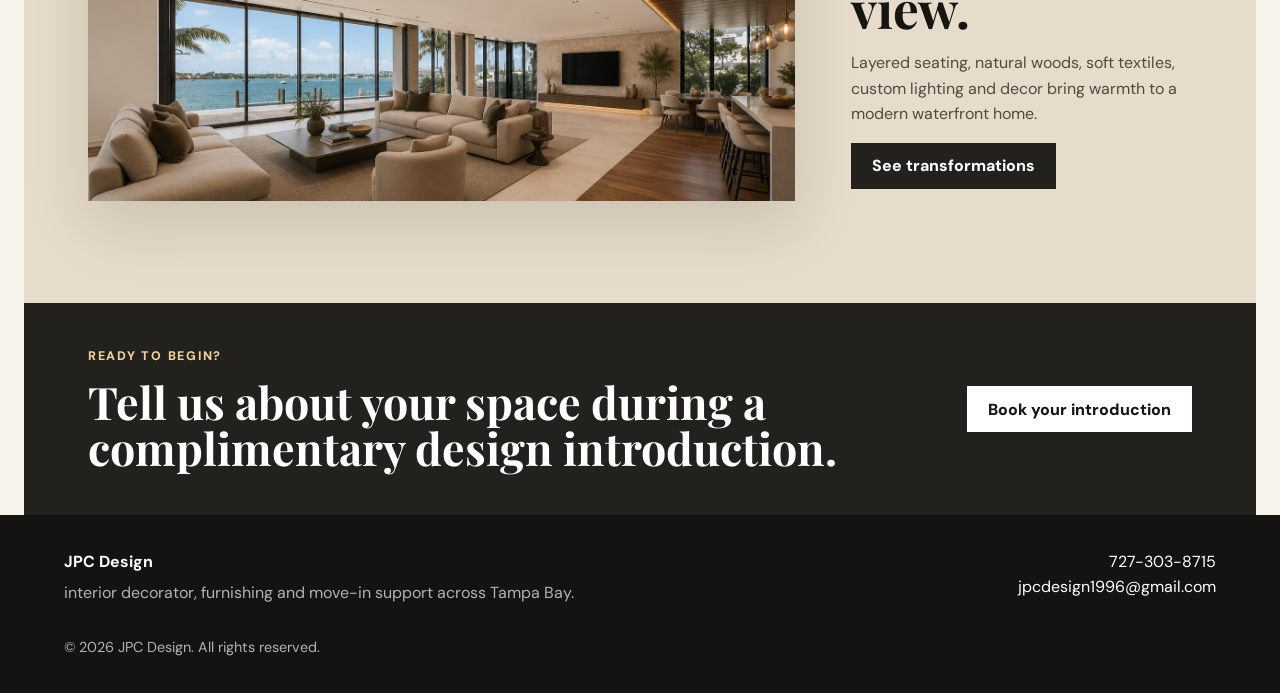
==== commit b33f3aab: "Add files via upload" ====
--- a/index.html
+++ b/index.html
@@ -90,34 +90,6 @@
   </div>
 </section>
 
-
-<section class="reviews-section" aria-labelledby="reviews-title">
-  <div class="section-heading reviews-heading">
-    <div>
-      <p class="eyebrow">Client feedback</p>
-      <h2 id="reviews-title">A five-star decorating experience.</h2>
-      <p class="reviews-note">Sample review copy shown below. Replace with verified client feedback before publishing.</p>
-    </div>
-  </div>
-  <div class="reviews-grid">
-    <article class="review-card">
-      <div class="review-stars" aria-label="5 out of 5 stars">★★★★★</div>
-      <p>“The process felt organized, personal and easy from the beginning. The furniture and décor recommendations helped us create a home that finally feels complete.”</p>
-      <strong>Sample client review</strong>
-    </article>
-    <article class="review-card">
-      <div class="review-stars" aria-label="5 out of 5 stars">★★★★★</div>
-      <p>“JPC Design saved us so much time by narrowing down the right pieces and helping us avoid expensive mistakes. Everything works beautifully together.”</p>
-      <strong>Sample client review</strong>
-    </article>
-    <article class="review-card">
-      <div class="review-stars" aria-label="5 out of 5 stars">★★★★★</div>
-      <p>“The virtual service was convenient and surprisingly detailed. We received clear guidance for the layout, colors, furniture and finishing touches without needing an in-home visit.”</p>
-      <strong>Sample virtual client review</strong>
-    </article>
-  </div>
-</section>
-
 <section class="transformation-strip">
   <div class="transformation-copy"><p class="eyebrow">Real design inspiration</p><h2>See how thoughtful furniture, lighting and styling can transform a space.</h2><a class="button dark" href="portfolio.html">Explore the portfolio</a></div>
   <div class="transformation-images"><img src="O9.png" alt="Kitchen and dining room transformation"><img src="O10.png" alt="Waterfront living room transformation"></div>
--- a/styles.css
+++ b/styles.css
@@ -819,13 +819,203 @@
 }
 
 
-/* Five-star reviews */
-.reviews-section { padding: clamp(58px, 8vw, 105px) clamp(18px, 5vw, 72px); background: #f7f3ec; }
-.reviews-heading { margin-bottom: 34px; }
-.reviews-note { max-width: 680px; color: var(--muted); font-size: .92rem; }
-.reviews-grid { display: grid; grid-template-columns: repeat(3, minmax(0, 1fr)); gap: 20px; }
-.review-card { padding: 30px; background: var(--white); border: 1px solid rgba(184,138,69,.25); box-shadow: 0 12px 34px rgba(22,21,18,.08); }
-.review-stars { margin-bottom: 16px; color: #b8873f; font-size: 1.2rem; letter-spacing: .14em; }
-.review-card p { color: var(--muted); font-size: 1.02rem; line-height: 1.75; }
-.review-card strong { display: block; margin-top: 20px; color: var(--ink); font-size: .9rem; }
-@media (max-width: 820px) { .reviews-grid { grid-template-columns: 1fr; } }
+/* Narrower desktop layout and stronger phone responsiveness */
+@media (min-width: 1180px) {
+  .intro-band,
+  .section,
+  .virtual-feature,
+  .transformation-strip,
+  .feature-project,
+  .cta,
+  .page-hero,
+  .wide-image {
+    width: min(1280px, calc(100% - 48px));
+    margin-inline: auto;
+  }
+
+  .service-grid img {
+    aspect-ratio: 1.35;
+  }
+
+  .virtual-feature-visual img {
+    max-height: 560px;
+  }
+
+  .transformation-images img {
+    min-height: 0;
+    height: 430px;
+  }
+
+  .feature-project img {
+    max-height: 620px;
+    object-fit: cover;
+  }
+}
+
+@media (max-width: 760px) {
+  html, body {
+    width: 100%;
+    max-width: 100%;
+    overflow-x: hidden;
+  }
+
+  .brand span:last-child {
+    min-width: 0;
+  }
+
+  .brand strong {
+    font-size: .96rem;
+  }
+
+  .brand small {
+    max-width: 170px;
+    white-space: normal;
+    line-height: 1.2;
+  }
+
+  .hero {
+    min-height: 74svh;
+    align-items: end;
+    padding-bottom: 34px;
+  }
+
+  .hero-copy,
+  .virtual-feature-copy,
+  .transformation-copy,
+  .feature-project > div {
+    width: 100%;
+    min-width: 0;
+  }
+
+  .hero h1,
+  .page-hero h1,
+  h2,
+  h3,
+  p,
+  li,
+  a {
+    overflow-wrap: anywhere;
+  }
+
+  .virtual-feature,
+  .transformation-strip,
+  .feature-project,
+  .intro-band,
+  .section,
+  .page-hero,
+  .wide-image,
+  .cta {
+    width: 100%;
+    max-width: 100%;
+    margin-inline: 0;
+    padding-left: 16px;
+    padding-right: 16px;
+  }
+
+  .virtual-feature {
+    gap: 30px;
+    padding-top: 54px;
+    padding-bottom: 54px;
+  }
+
+  .virtual-feature-visual img,
+  .service-grid img,
+  .portfolio-card img,
+  .feature-project img,
+  .wide-image img,
+  .split-hero img {
+    width: 100%;
+    height: auto;
+    max-height: none;
+    aspect-ratio: 4 / 3;
+    object-fit: cover;
+  }
+
+  .transformation-images {
+    grid-template-columns: 1fr;
+  }
+
+  .transformation-images img {
+    width: 100%;
+    height: auto;
+    min-height: 0;
+    aspect-ratio: 4 / 3;
+  }
+
+  .service-grid,
+  .portfolio-grid,
+  .package-grid,
+  .process-grid,
+  .values-grid,
+  .trust-grid,
+  .form-grid {
+    width: 100%;
+    grid-template-columns: minmax(0, 1fr);
+  }
+
+  .service-grid article,
+  .portfolio-card,
+  .package-card,
+  .process-grid article,
+  .values-grid article,
+  .contact-panel {
+    width: 100%;
+    min-width: 0;
+  }
+
+  .nationwide-note {
+    width: 100%;
+    right: auto;
+    bottom: auto;
+  }
+
+  .hero-actions .button,
+  .cta .button,
+  .booking-form .button,
+  .virtual-feature .button {
+    width: 100%;
+  }
+
+  .floating-actions {
+    right: 10px;
+    bottom: max(10px, env(safe-area-inset-bottom));
+  }
+
+  .floating-whatsapp {
+    min-width: 52px;
+    min-height: 52px;
+    padding-inline: 14px;
+  }
+}
+
+@media (max-width: 390px) {
+  .site-header {
+    padding-inline: 12px;
+  }
+
+  .brand {
+    gap: 8px;
+  }
+
+  .brand small {
+    max-width: 130px;
+    font-size: .63rem;
+  }
+
+  .menu-button {
+    padding-inline: 12px;
+  }
+
+  .hero,
+  .virtual-feature,
+  .transformation-strip,
+  .feature-project,
+  .intro-band,
+  .section,
+  .page-hero,
+  .wide-image,
+  .cta {
+    padding-left: 14px;
+    padding-right: 14px;
+  }
+}
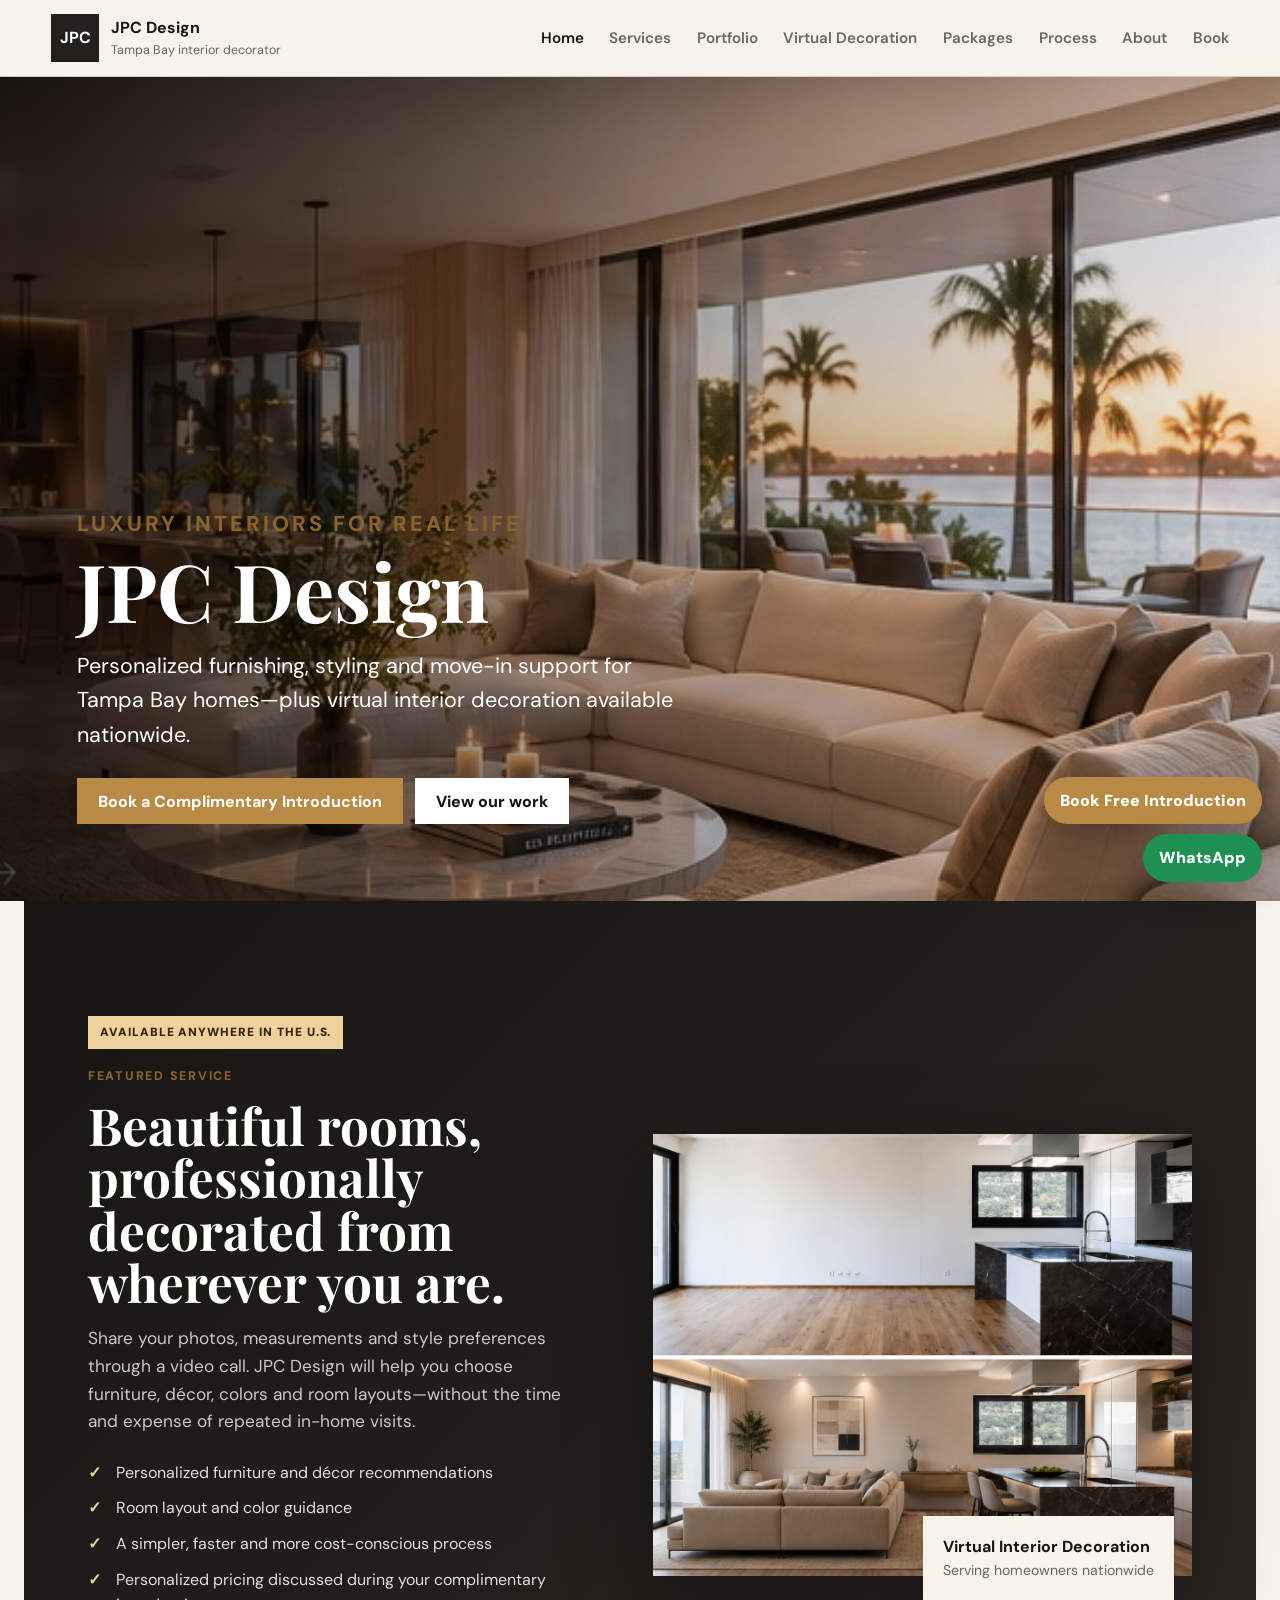
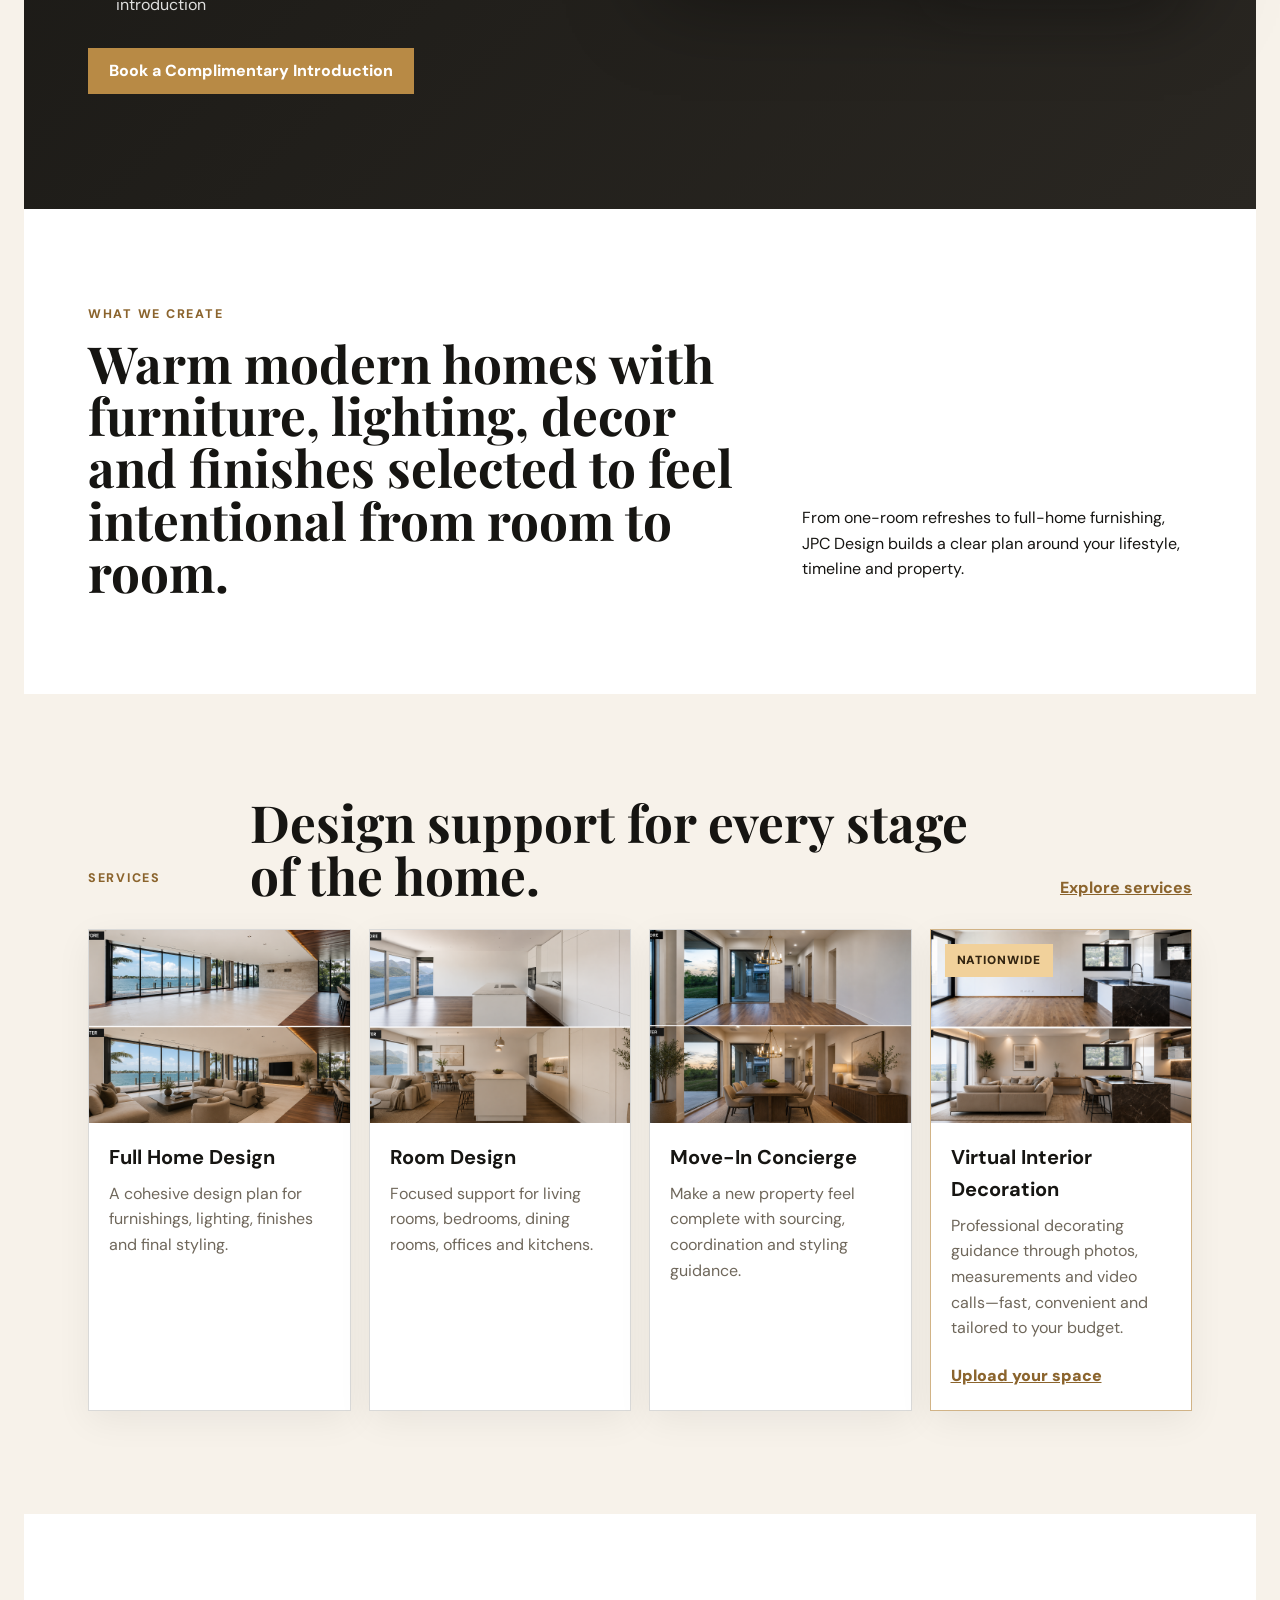
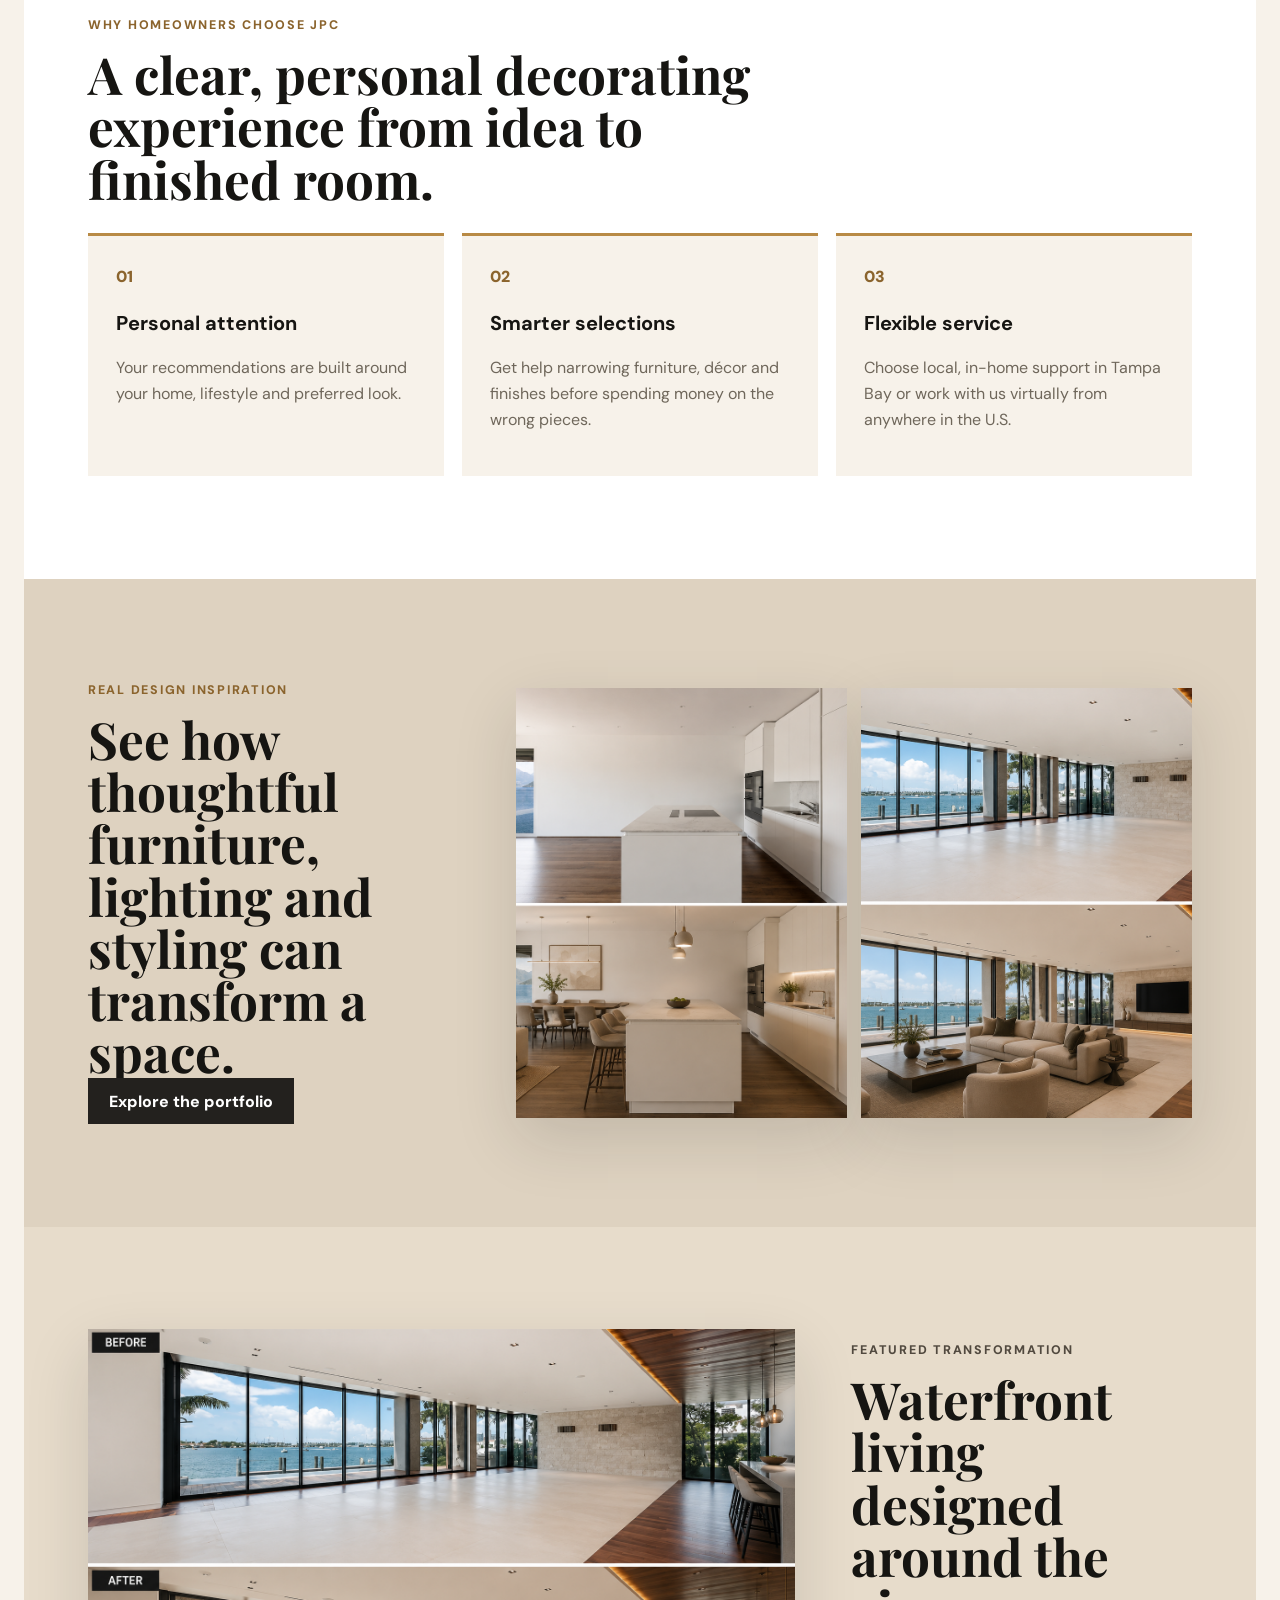
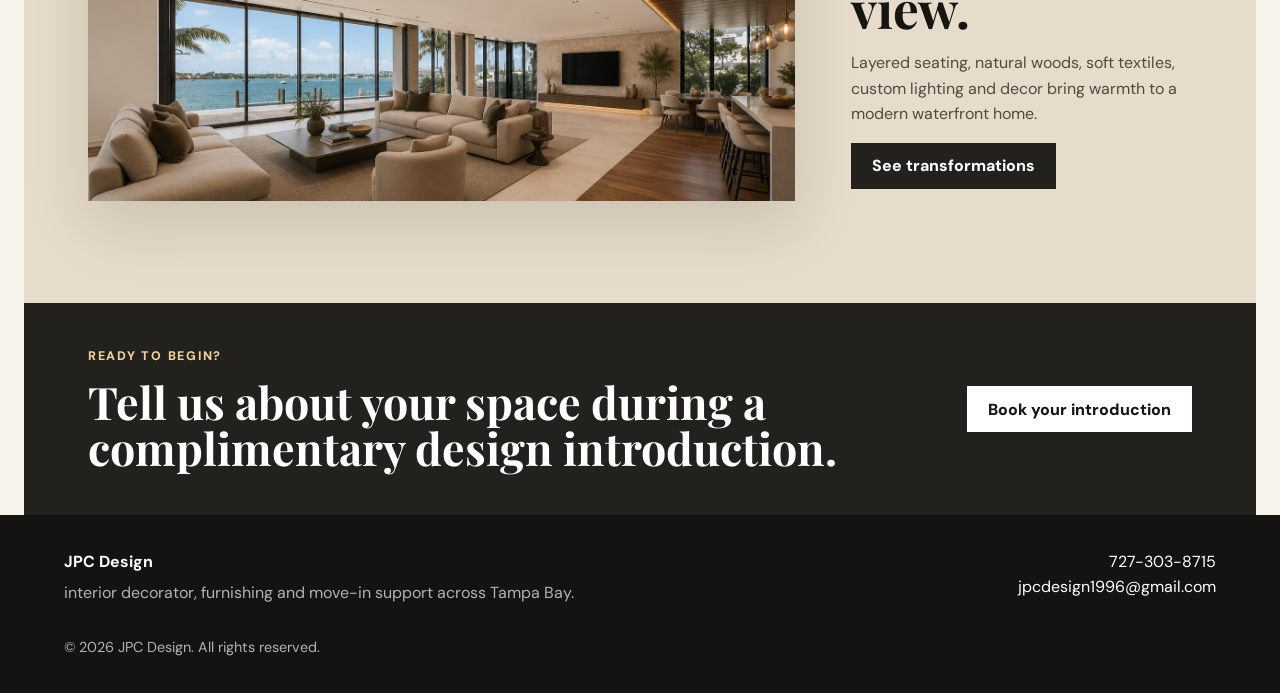
==== commit a2aa0fc8: "Add files via upload" ====
--- a/index.html
+++ b/index.html
@@ -19,7 +19,7 @@
   </a>
   <button class="menu-button" type="button" aria-expanded="false" aria-controls="primary-navigation">Menu</button>
   <nav id="primary-navigation" class="site-nav" aria-label="Primary navigation">
-    <a href="index.html" aria-current="page">Home</a><a href="services.html">Services</a><a href="portfolio.html">Portfolio</a><a href="packages.html">Packages</a><a href="process.html">Process</a><a href="about.html">About</a><a href="contact.html">Book</a>
+    <a href="index.html" aria-current="page">Home</a><a href="services.html">Services</a><a href="portfolio.html">Portfolio</a><a href="virtual-decoration.html">Virtual Decoration</a><a href="packages.html">Packages</a><a href="process.html">Process</a><a href="about.html">About</a><a href="contact.html">Book</a>
   </nav>
 </header>
 
@@ -49,7 +49,7 @@
       <li>A simpler, faster and more cost-conscious process</li>
       <li>Personalized pricing discussed during your complimentary introduction</li>
     </ul>
-    <a class="button gold" href="contact.html?service=Virtual%20Interior%20Decoration">Book a Complimentary Introduction</a>
+    <a class="button gold" href="virtual-decoration.html">Book a Complimentary Introduction</a>
   </div>
   <div class="virtual-feature-visual">
     <img src="O4-new.png" alt="Modern living room decorated by JPC Design">
@@ -75,7 +75,7 @@
     <article><img src="O10.png" alt="Waterfront living room transformation"><h3>Full Home Design</h3><p>A cohesive design plan for furnishings, lighting, finishes and final styling.</p></article>
     <article><img src="O9.png" alt="Modern kitchen and dining transformation"><h3>Room Design</h3><p>Focused support for living rooms, bedrooms, dining rooms, offices and kitchens.</p></article>
     <article><img src="O7.png" alt="Dining room and entry transformation"><h3>Move-In Concierge</h3><p>Make a new property feel complete with sourcing, coordination and styling guidance.</p></article>
-    <article class="service-highlight"><span class="mini-badge">Nationwide</span><img src="O4-new.png" alt="Virtual interior decoration service"><h3>Virtual Interior Decoration</h3><p>Professional decorating guidance through photos, measurements and video calls—fast, convenient and tailored to your budget.</p><a href="contact.html?service=Virtual%20Interior%20Decoration">Book virtual service</a></article>
+    <article class="service-highlight"><span class="mini-badge">Nationwide</span><img src="O4-new.png" alt="Virtual interior decoration service"><h3>Virtual Interior Decoration</h3><p>Professional decorating guidance through photos, measurements and video calls—fast, convenient and tailored to your budget.</p><a href="virtual-decoration.html">Upload your space</a></article>
   </div>
 </section>
 
--- a/styles.css
+++ b/styles.css
@@ -1019,3 +1019,6 @@
     padding-right: 14px;
   }
 }
+
+/* Virtual decoration photo upload */
+.upload-layout{display:grid;grid-template-columns:minmax(0,1.45fr) minmax(280px,.75fr);gap:32px;align-items:start}.upload-form{max-width:none}.file-upload-box{display:block;border:1.5px dashed rgba(184,138,69,.75);background:#fbf8f2;padding:22px;border-radius:10px}.file-upload-box>span{display:block;font-weight:400;color:var(--muted);margin:7px 0 14px;line-height:1.55}.file-upload-box input[type=file]{display:block;width:100%;padding:12px;background:#fff;border:1px solid rgba(30,30,30,.14);border-radius:7px}.file-upload-box small{display:block;margin-top:10px;color:var(--muted)}.consent-check{display:flex!important;gap:10px;align-items:flex-start;font-weight:500!important}.consent-check input{width:18px;height:18px;margin-top:3px;flex:0 0 auto}.upload-guide{position:sticky;top:110px}.upload-guide p{line-height:1.65}.upload-form button:disabled{opacity:.65;cursor:not-allowed}@media(max-width:820px){.upload-layout{grid-template-columns:1fr}.upload-guide{position:static}.file-upload-box{padding:17px}}
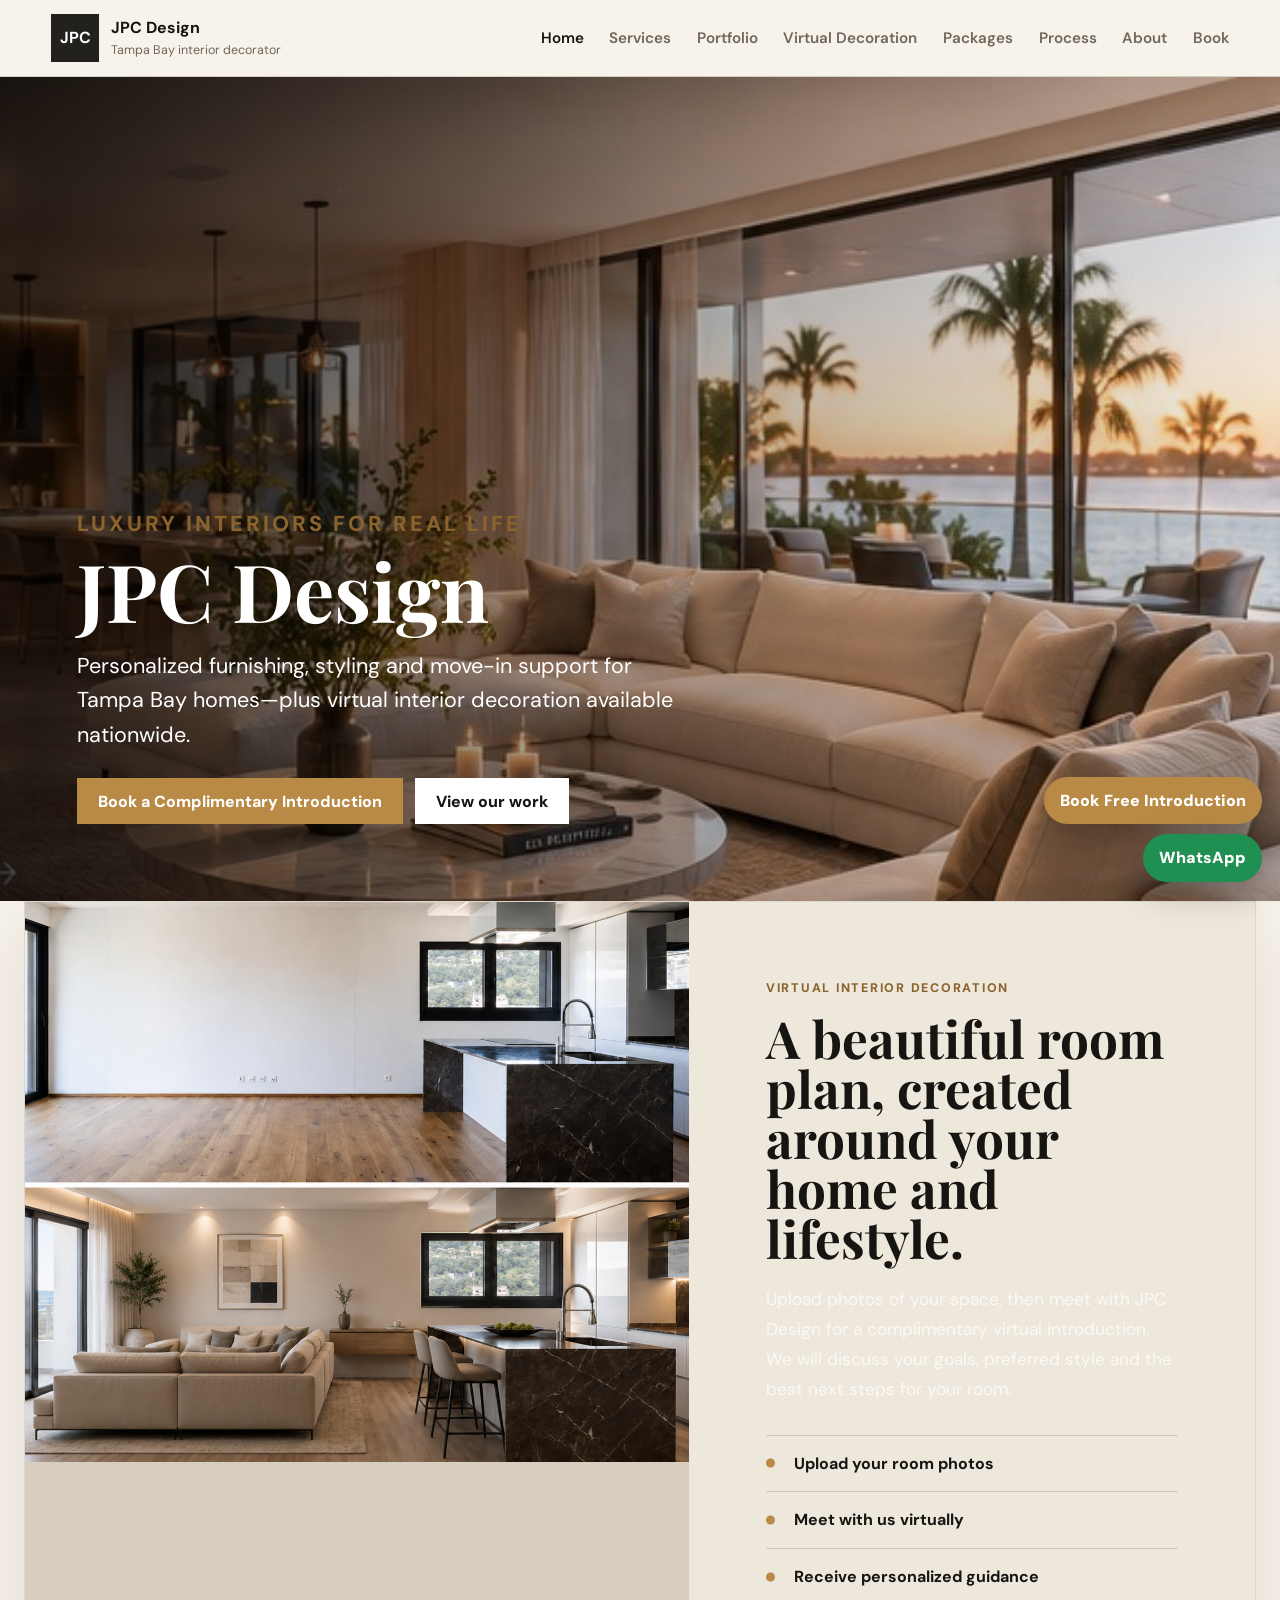
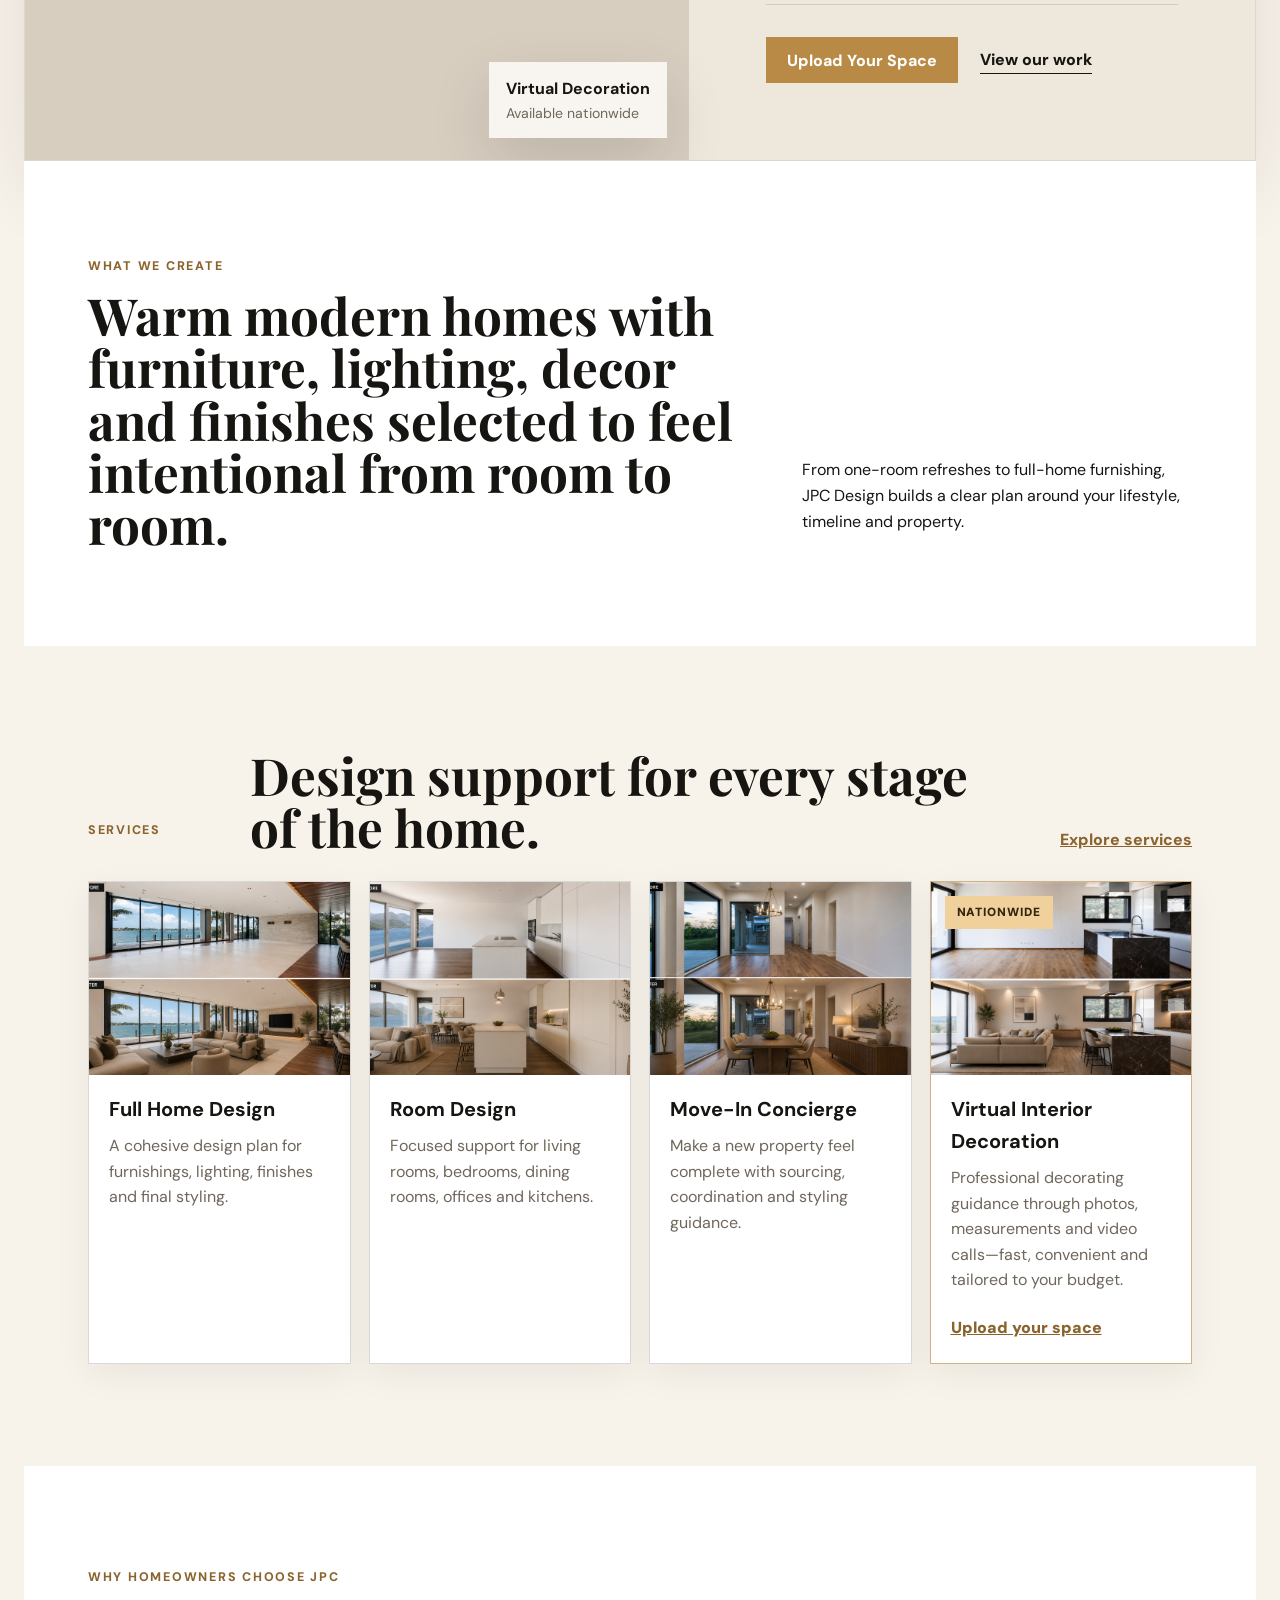
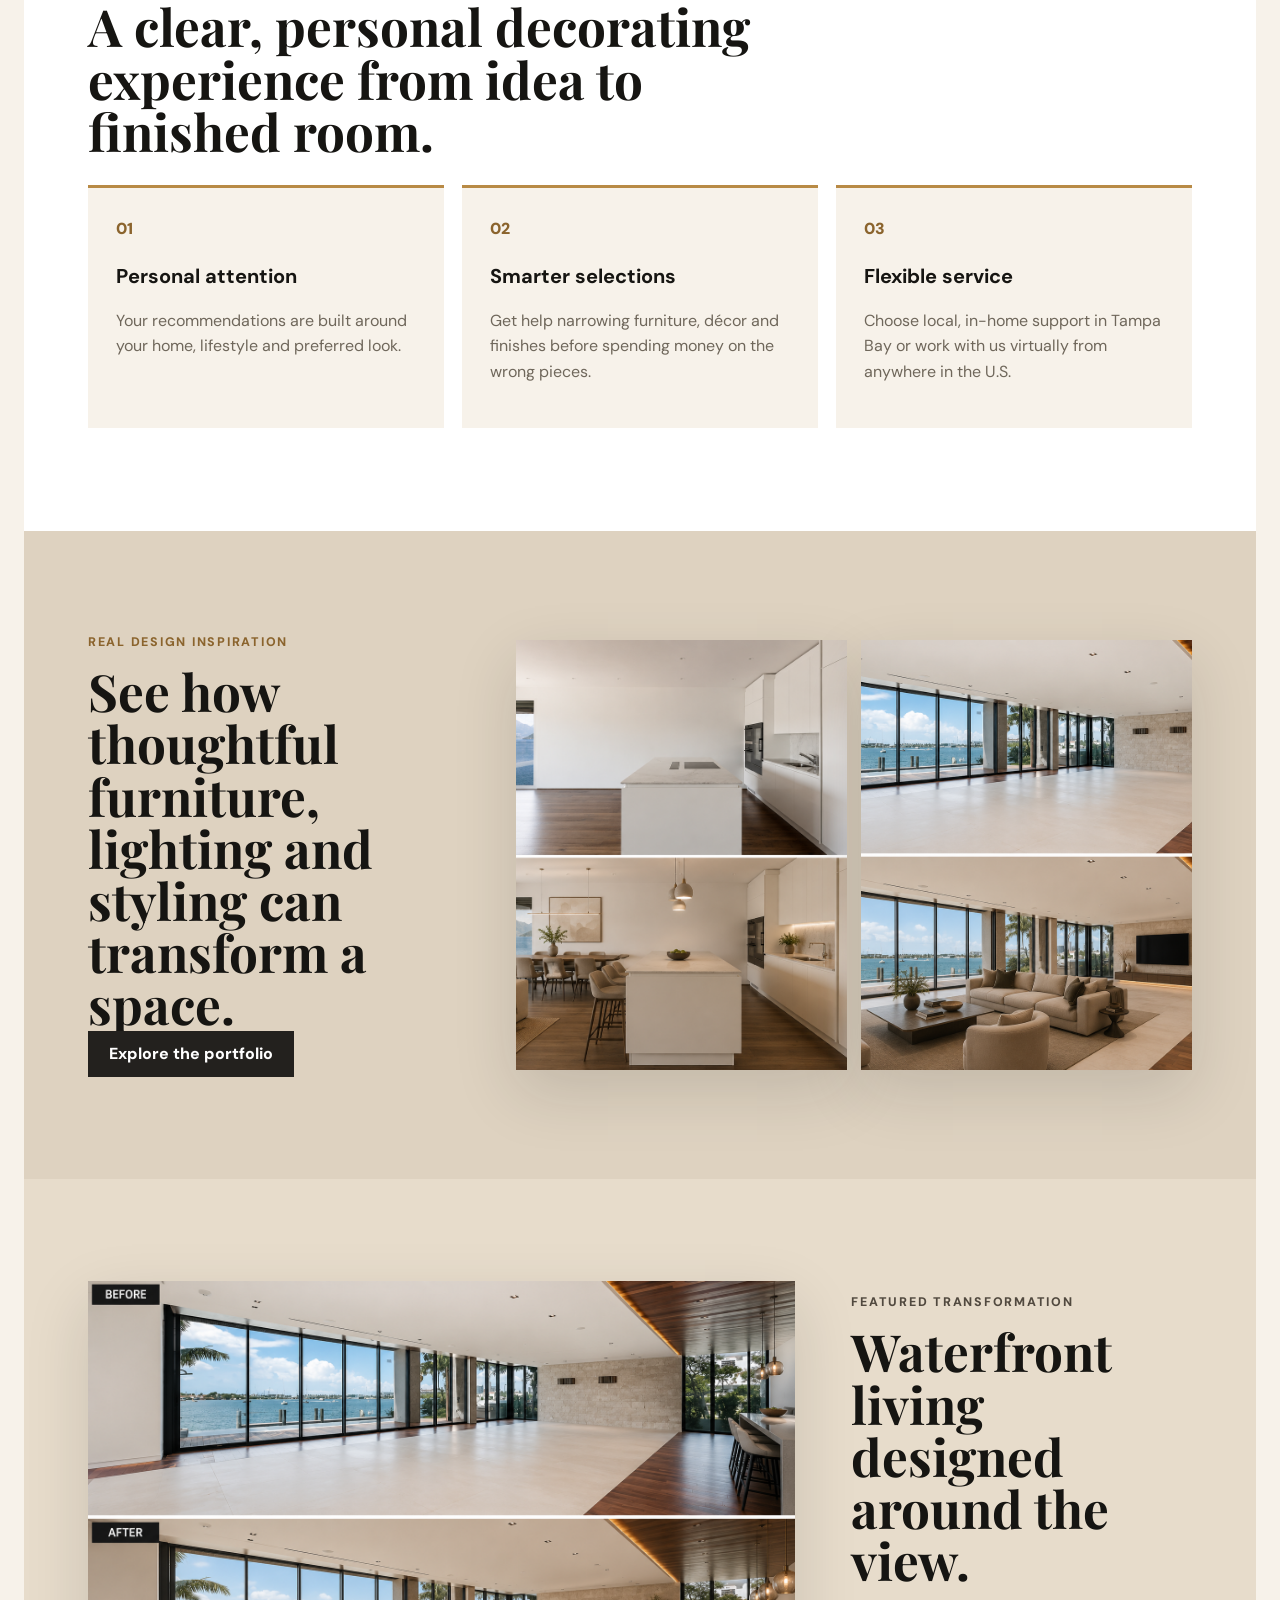
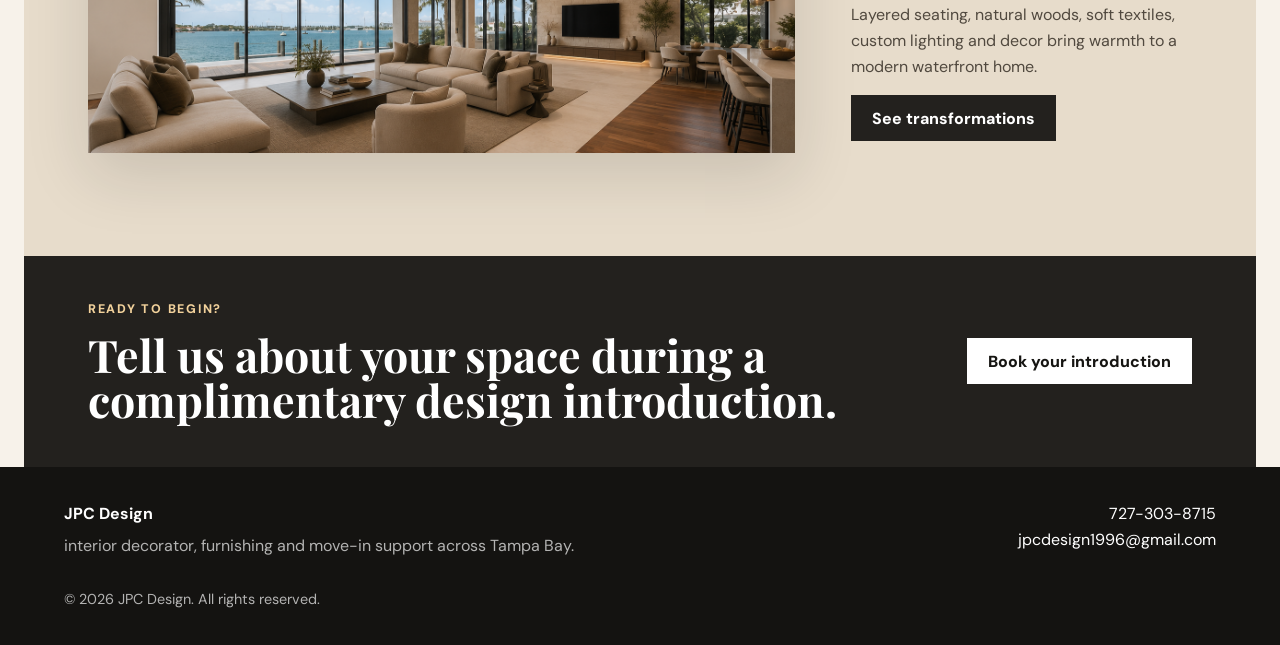
==== commit 8b585c80: "Add files via upload" ====
--- a/index.html
+++ b/index.html
@@ -38,22 +38,23 @@
 </section>
 
 <section class="virtual-feature" aria-labelledby="virtual-title">
-  <div class="virtual-feature-copy">
-    <p class="virtual-badge">Available anywhere in the U.S.</p>
-    <p class="eyebrow">Featured service</p>
-    <h2 id="virtual-title">Beautiful rooms, professionally decorated from wherever you are.</h2>
-    <p>Share your photos, measurements and style preferences through a video call. JPC Design will help you choose furniture, décor, colors and room layouts—without the time and expense of repeated in-home visits.</p>
-    <ul class="check-list">
-      <li>Personalized furniture and décor recommendations</li>
-      <li>Room layout and color guidance</li>
-      <li>A simpler, faster and more cost-conscious process</li>
-      <li>Personalized pricing discussed during your complimentary introduction</li>
-    </ul>
-    <a class="button gold" href="virtual-decoration.html">Book a Complimentary Introduction</a>
-  </div>
   <div class="virtual-feature-visual">
     <img src="O4-new.png" alt="Modern living room decorated by JPC Design">
-    <div class="nationwide-note"><strong>Virtual Interior Decoration</strong><span>Serving homeowners nationwide</span></div>
+    <div class="nationwide-note"><strong>Virtual Decoration</strong><span>Available nationwide</span></div>
+  </div>
+  <div class="virtual-feature-copy">
+    <p class="eyebrow">Virtual Interior Decoration</p>
+    <h2 id="virtual-title">A beautiful room plan, created around your home and lifestyle.</h2>
+    <p>Upload photos of your space, then meet with JPC Design for a complimentary virtual introduction. We will discuss your goals, preferred style and the best next steps for your room.</p>
+    <div class="virtual-feature-points" aria-label="Virtual decoration benefits">
+      <span>Upload your room photos</span>
+      <span>Meet with us virtually</span>
+      <span>Receive personalized guidance</span>
+    </div>
+    <div class="virtual-feature-actions">
+      <a class="button gold" href="virtual-decoration.html">Upload Your Space</a>
+      <a class="text-link" href="portfolio.html">View our work</a>
+    </div>
   </div>
 </section>
 
--- a/styles.css
+++ b/styles.css
@@ -1022,3 +1022,136 @@
 
 /* Virtual decoration photo upload */
 .upload-layout{display:grid;grid-template-columns:minmax(0,1.45fr) minmax(280px,.75fr);gap:32px;align-items:start}.upload-form{max-width:none}.file-upload-box{display:block;border:1.5px dashed rgba(184,138,69,.75);background:#fbf8f2;padding:22px;border-radius:10px}.file-upload-box>span{display:block;font-weight:400;color:var(--muted);margin:7px 0 14px;line-height:1.55}.file-upload-box input[type=file]{display:block;width:100%;padding:12px;background:#fff;border:1px solid rgba(30,30,30,.14);border-radius:7px}.file-upload-box small{display:block;margin-top:10px;color:var(--muted)}.consent-check{display:flex!important;gap:10px;align-items:flex-start;font-weight:500!important}.consent-check input{width:18px;height:18px;margin-top:3px;flex:0 0 auto}.upload-guide{position:sticky;top:110px}.upload-guide p{line-height:1.65}.upload-form button:disabled{opacity:.65;cursor:not-allowed}@media(max-width:820px){.upload-layout{grid-template-columns:1fr}.upload-guide{position:static}.file-upload-box{padding:17px}}
+
+/* Refined homepage virtual-decoration feature */
+.virtual-feature {
+  grid-template-columns: minmax(0, 1.08fr) minmax(340px, .92fr);
+  gap: 0;
+  padding: 0;
+  overflow: hidden;
+  background: #eee7dc;
+  color: var(--ink);
+  border: 1px solid rgba(38, 33, 27, .08);
+  box-shadow: 0 24px 70px rgba(38, 33, 27, .10);
+}
+.virtual-feature-visual {
+  min-height: 520px;
+  height: 100%;
+  background: #d8cec0;
+}
+.virtual-feature-visual img {
+  display: block;
+  width: 100%;
+  height: 100%;
+  min-height: 520px;
+  aspect-ratio: auto;
+  object-fit: cover;
+  box-shadow: none;
+}
+.virtual-feature-copy {
+  display: flex;
+  flex-direction: column;
+  justify-content: center;
+  padding: clamp(42px, 6vw, 82px);
+}
+.virtual-feature-copy .eyebrow {
+  margin-bottom: 14px;
+  color: var(--gold-dark);
+}
+.virtual-feature h2 {
+  max-width: 620px;
+  margin: 0 0 20px;
+  font-size: clamp(2.25rem, 4vw, 4.35rem);
+  line-height: .98;
+}
+.virtual-feature-copy > p:not(.eyebrow) {
+  max-width: 620px;
+  margin: 0;
+  color: #615b53;
+  font-size: 1.05rem;
+  line-height: 1.75;
+}
+.virtual-feature-points {
+  display: grid;
+  gap: 0;
+  margin: 30px 0 32px;
+  border-top: 1px solid rgba(38, 33, 27, .14);
+}
+.virtual-feature-points span {
+  position: relative;
+  padding: 15px 0 15px 28px;
+  border-bottom: 1px solid rgba(38, 33, 27, .14);
+  font-weight: 700;
+}
+.virtual-feature-points span::before {
+  content: "";
+  position: absolute;
+  left: 0;
+  top: 50%;
+  width: 9px;
+  height: 9px;
+  border-radius: 50%;
+  background: var(--gold);
+  transform: translateY(-50%);
+}
+.virtual-feature-actions {
+  display: flex;
+  align-items: center;
+  flex-wrap: wrap;
+  gap: 22px;
+}
+.virtual-feature .text-link {
+  color: var(--ink);
+  font-weight: 800;
+  text-decoration: none;
+  border-bottom: 1px solid currentColor;
+}
+.virtual-feature .nationwide-note {
+  right: 22px;
+  bottom: 22px;
+  padding: 14px 17px;
+  background: rgba(250, 247, 242, .94);
+  backdrop-filter: blur(8px);
+}
+
+@media (max-width: 820px) {
+  .virtual-feature {
+    grid-template-columns: 1fr;
+  }
+  .virtual-feature-visual,
+  .virtual-feature-visual img {
+    min-height: 0;
+    height: auto;
+  }
+  .virtual-feature-visual img {
+    aspect-ratio: 4 / 3;
+  }
+  .virtual-feature-copy {
+    padding: 42px 24px 48px;
+  }
+  .virtual-feature h2 {
+    font-size: clamp(2.15rem, 10vw, 3.35rem);
+    line-height: 1.02;
+  }
+  .virtual-feature .nationwide-note {
+    position: absolute;
+    right: 14px;
+    bottom: 14px;
+  }
+}
+
+@media (max-width: 560px) {
+  .virtual-feature-copy {
+    padding: 36px 18px 42px;
+  }
+  .virtual-feature-actions {
+    align-items: stretch;
+    flex-direction: column;
+    gap: 16px;
+  }
+  .virtual-feature-actions .button,
+  .virtual-feature-actions .text-link {
+    width: 100%;
+    text-align: center;
+  }
+}
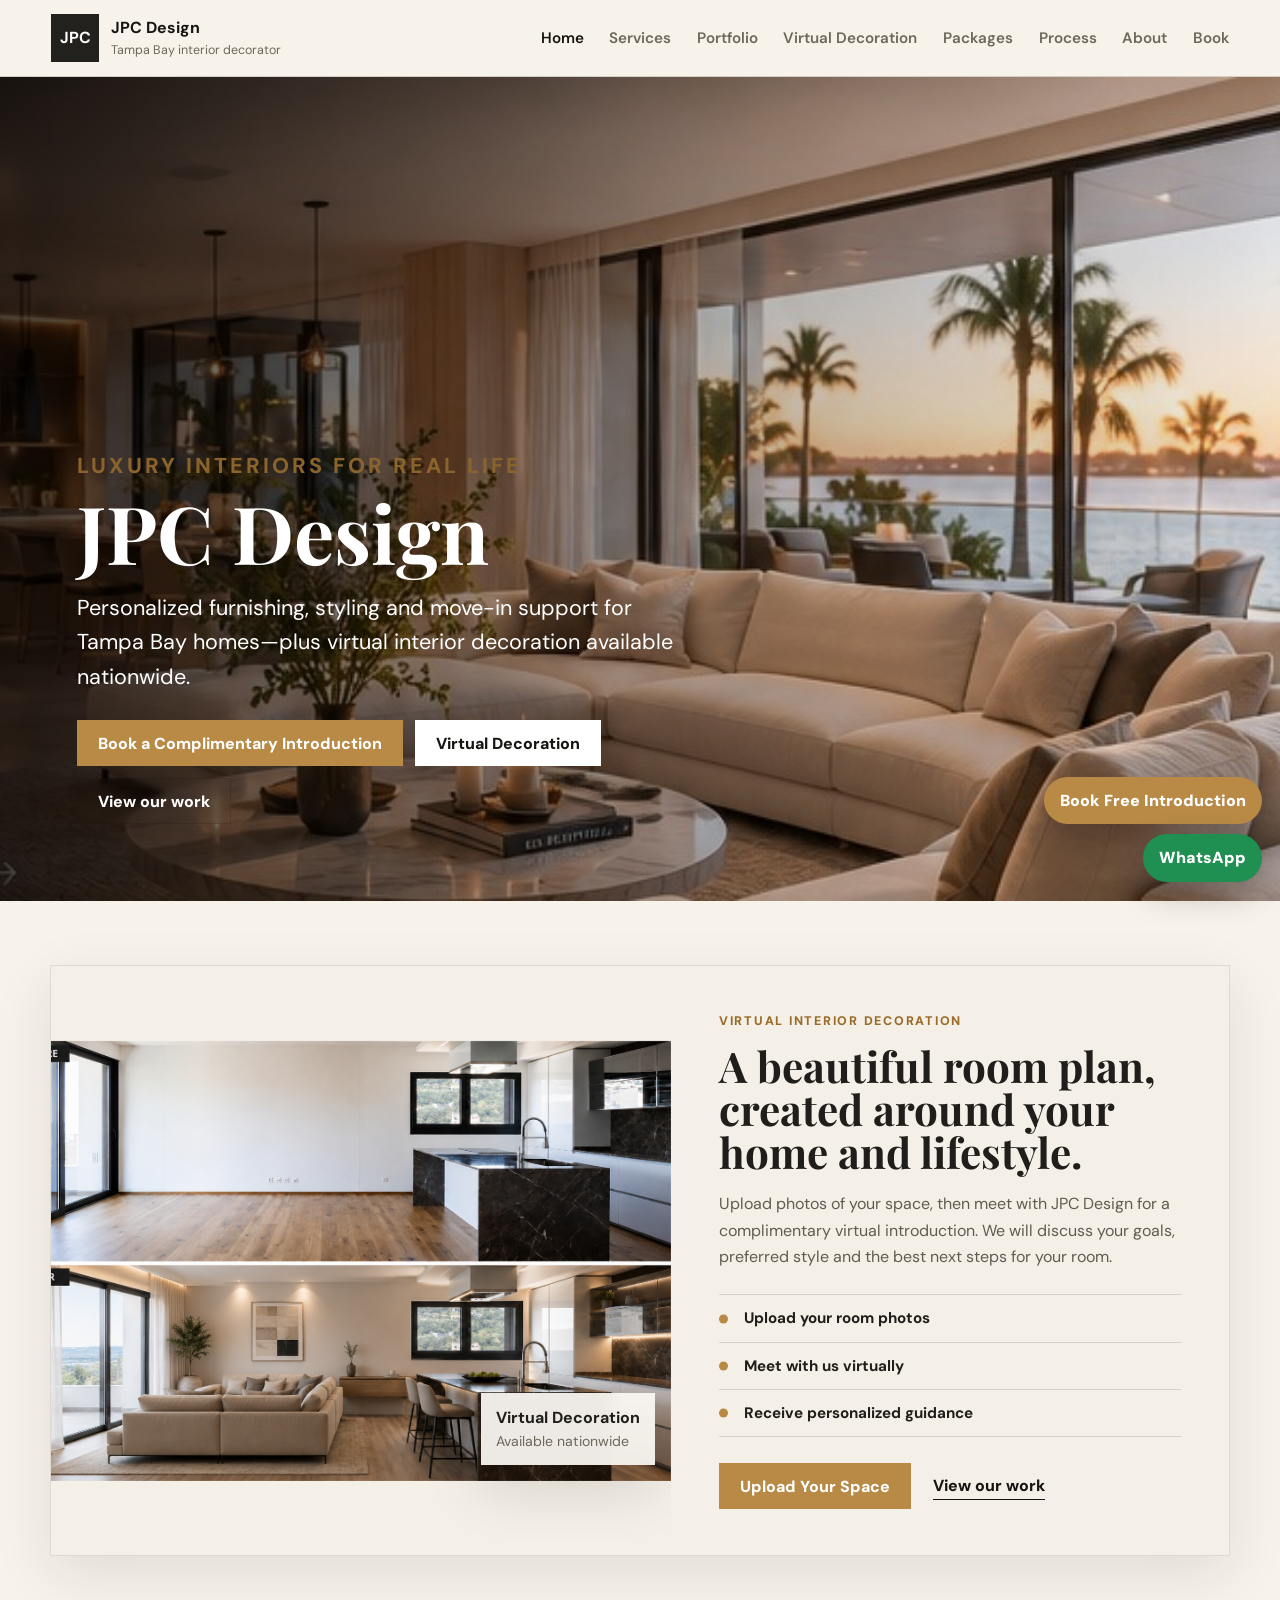
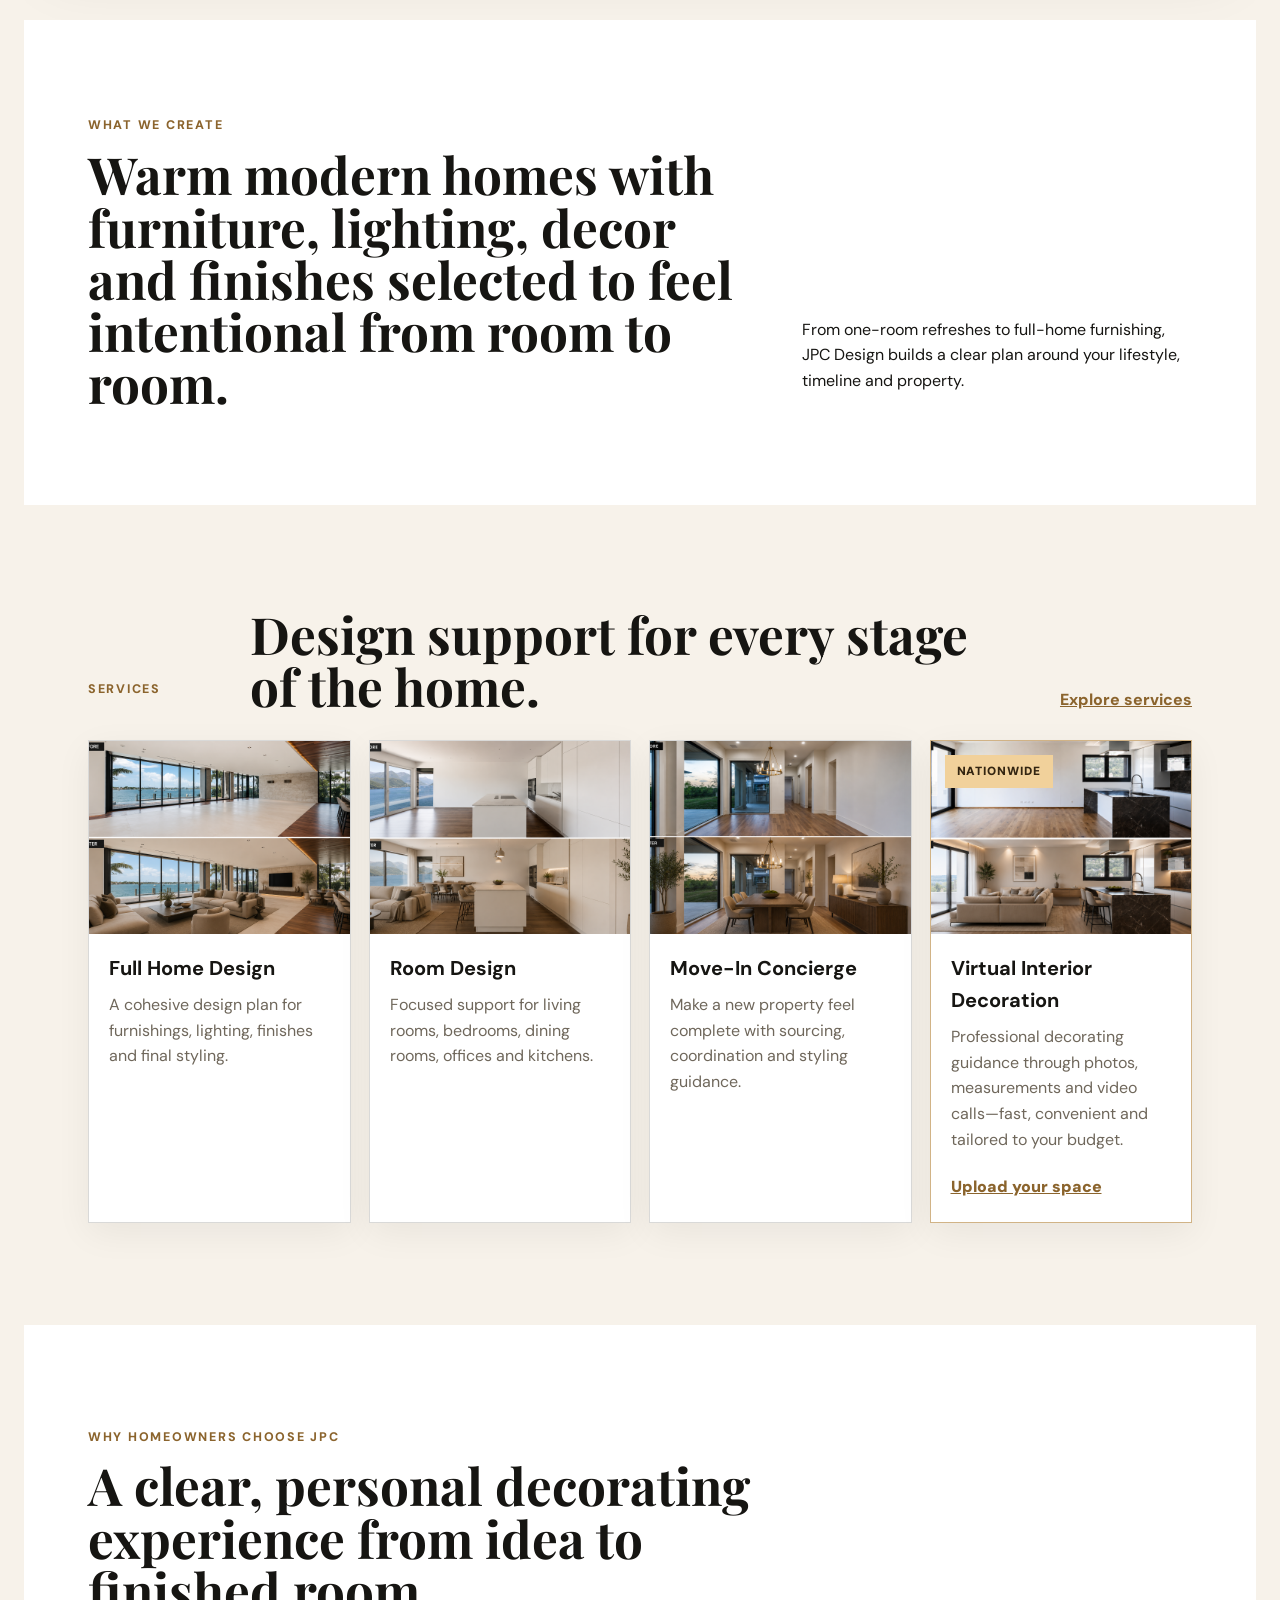
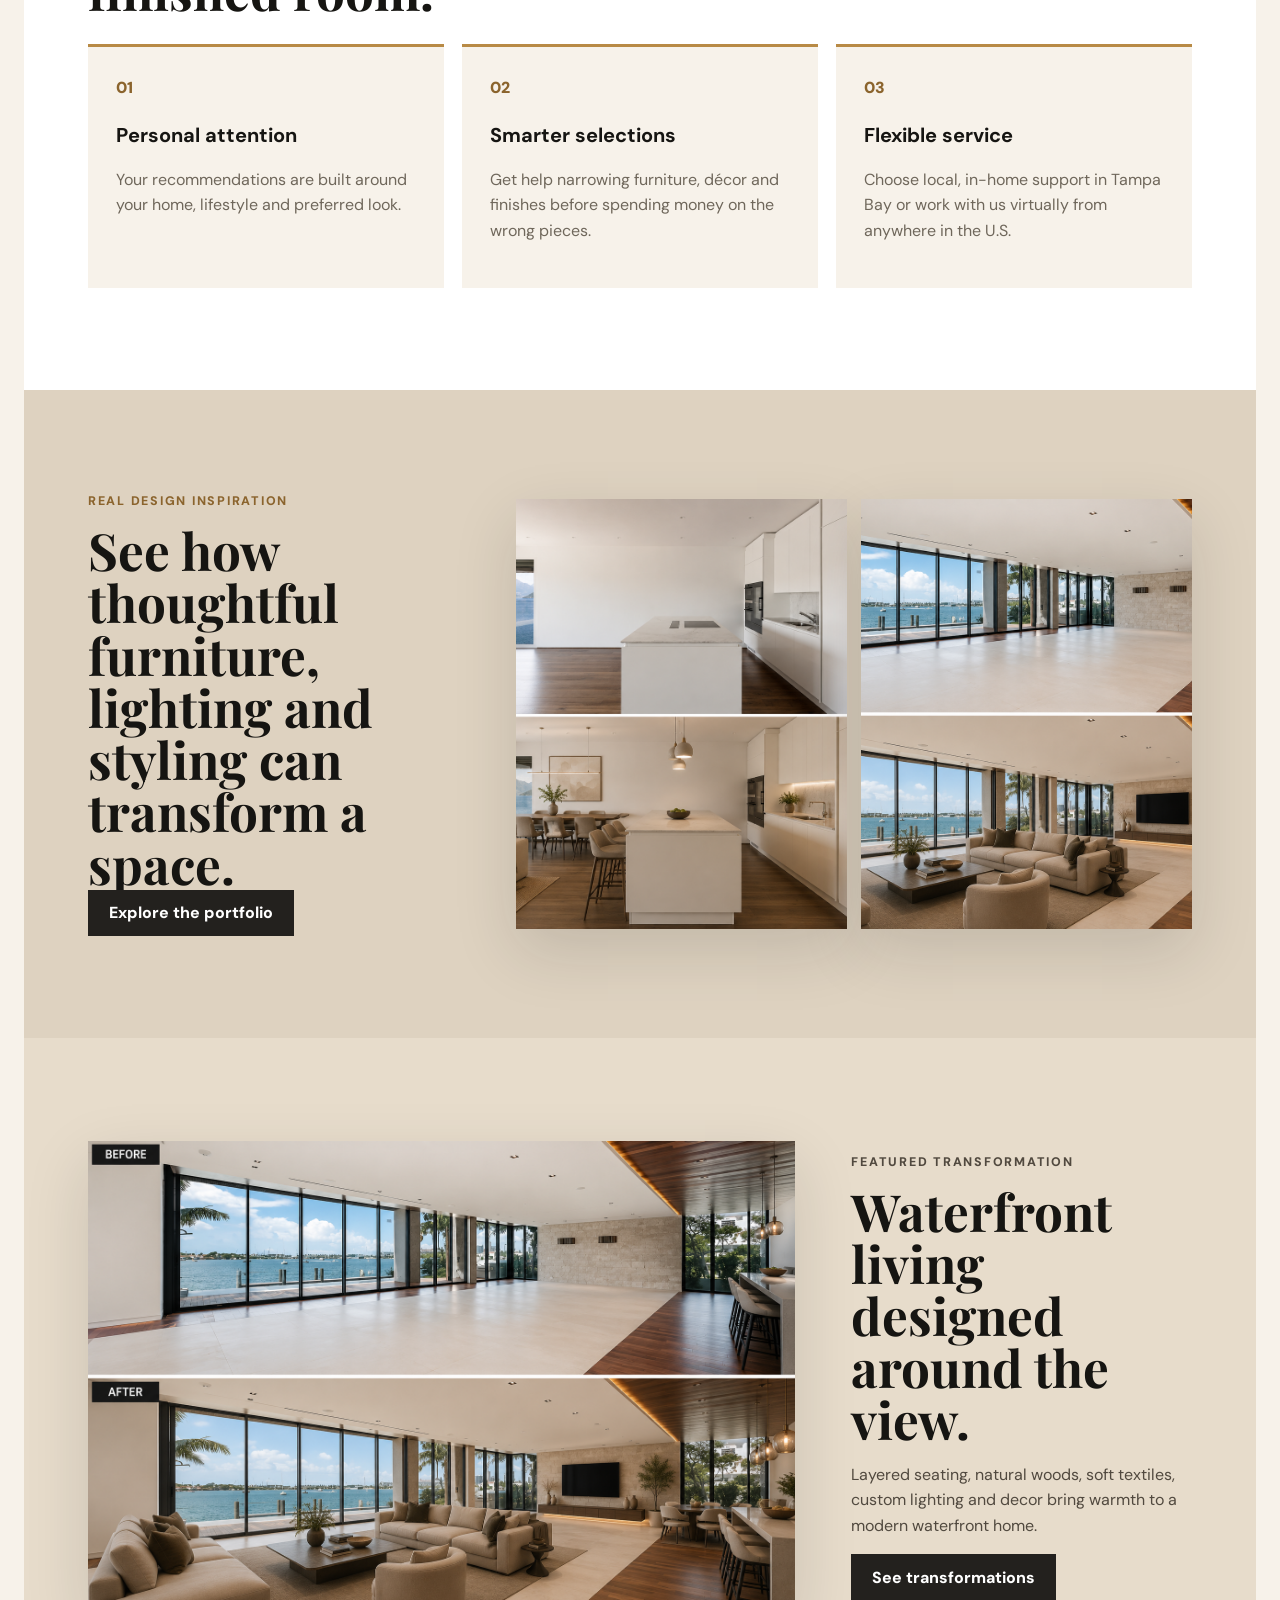
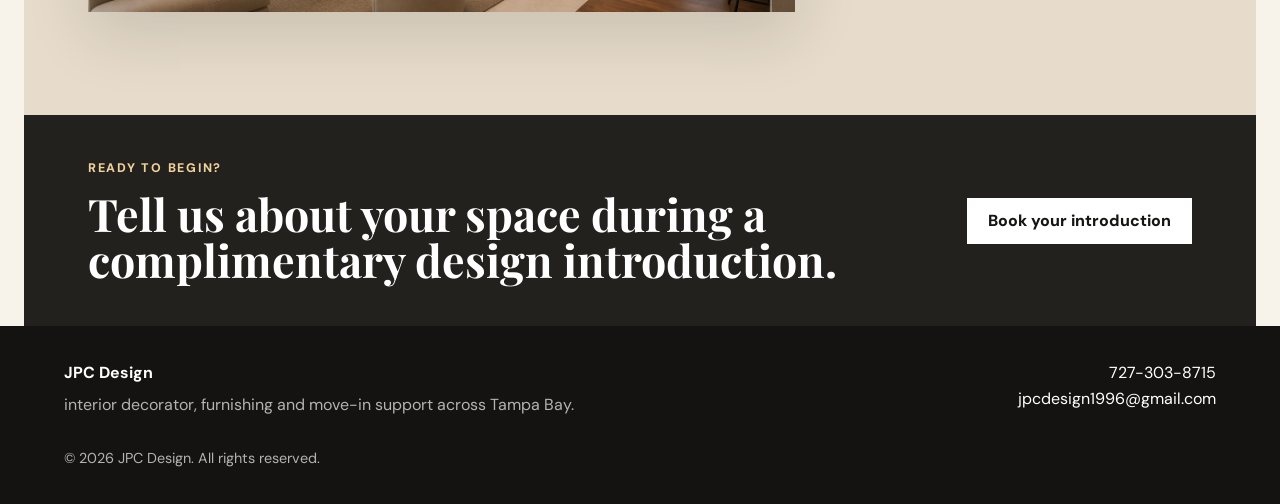
==== commit 209f10cc: "Add files via upload" ====
--- a/index.html
+++ b/index.html
@@ -8,7 +8,7 @@
   <link rel="preconnect" href="https://fonts.googleapis.com">
   <link rel="preconnect" href="https://fonts.gstatic.com" crossorigin>
   <link href="https://fonts.googleapis.com/css2?family=DM+Sans:wght@400;500;600;700&family=Playfair+Display:wght@600;700&display=swap" rel="stylesheet">
-  <link rel="stylesheet" href="styles.css">
+  <link rel="stylesheet" href="styles.css?v=20260725-4">
 </head>
 <body>
 
@@ -32,7 +32,8 @@
     <p>Personalized furnishing, styling and move-in support for Tampa Bay homes—plus virtual interior decoration available nationwide.</p>
     <div class="hero-actions">
       <a class="button gold" href="contact.html">Book a Complimentary Introduction</a>
-      <a class="button light" href="portfolio.html">View our work</a>
+      <a class="button light" href="virtual-decoration.html">Virtual Decoration</a>
+      <a class="button outline hero-portfolio-button" href="portfolio.html">View our work</a>
     </div>
   </div>
 </section>
@@ -133,6 +134,6 @@
   <a class="floating-whatsapp" href="https://wa.me/17273038715?text=Hi%20JPC%20Design%2C%20I%20would%20like%20to%20learn%20more%20about%20your%20decorating%20services." target="_blank" rel="noopener" aria-label="Chat with JPC Design on WhatsApp">WhatsApp</a>
 </div>
 
-<script src="script.js"></script>
+<script src="script.js?v=20260725-4"></script>
 </body>
 </html>
--- a/styles.css
+++ b/styles.css
@@ -206,6 +206,17 @@
   flex-wrap: wrap;
   gap: 12px;
   margin-top: 26px;
+}
+
+.hero-portfolio-button {
+  color: var(--white);
+  border-color: rgba(255,255,255,.62);
+  background: rgba(15,15,15,.20);
+  backdrop-filter: blur(3px);
+}
+
+.hero-portfolio-button:hover {
+  background: rgba(255,255,255,.14);
 }
 
 .intro-band,
@@ -1155,3 +1166,100 @@
     text-align: center;
   }
 }
+
+
+/* FINAL HOMEPAGE VIRTUAL SECTION — cache-busting authoritative rules */
+body .virtual-feature {
+  display: grid !important;
+  grid-template-columns: minmax(0, 1fr) minmax(360px, .9fr) !important;
+  width: min(1180px, calc(100% - 48px)) !important;
+  min-height: 0 !important;
+  margin: 64px auto !important;
+  padding: 0 !important;
+  gap: 0 !important;
+  overflow: hidden !important;
+  color: #201e1a !important;
+  background: #f4efe7 !important;
+  border: 1px solid rgba(32,30,26,.10) !important;
+  box-shadow: 0 18px 55px rgba(32,30,26,.10) !important;
+}
+body .virtual-feature-visual {
+  position: relative !important;
+  min-height: 440px !important;
+  height: 440px !important;
+  background: #d8cec0 !important;
+}
+body .virtual-feature-visual img {
+  display: block !important;
+  width: 100% !important;
+  height: 100% !important;
+  min-height: 0 !important;
+  max-height: none !important;
+  aspect-ratio: auto !important;
+  object-fit: cover !important;
+  box-shadow: none !important;
+}
+body .virtual-feature-copy {
+  display: flex !important;
+  flex-direction: column !important;
+  justify-content: center !important;
+  min-width: 0 !important;
+  padding: 46px 48px !important;
+  background: #f4efe7 !important;
+}
+body .virtual-feature-copy .eyebrow {
+  margin: 0 0 12px !important;
+  color: #9a6b29 !important;
+}
+body .virtual-feature h2 {
+  max-width: 560px !important;
+  margin: 0 0 18px !important;
+  color: #201e1a !important;
+  font-size: clamp(2.15rem, 3.3vw, 3.65rem) !important;
+  line-height: 1.02 !important;
+  overflow-wrap: normal !important;
+}
+body .virtual-feature-copy > p:not(.eyebrow) {
+  max-width: 570px !important;
+  margin: 0 !important;
+  color: #625b52 !important;
+  font-size: 1rem !important;
+  line-height: 1.65 !important;
+}
+body .virtual-feature-points {
+  margin: 24px 0 26px !important;
+}
+body .virtual-feature-points span {
+  padding: 11px 0 11px 25px !important;
+  font-size: .95rem !important;
+}
+body .virtual-feature .nationwide-note {
+  position: absolute !important;
+  right: 16px !important;
+  bottom: 16px !important;
+  width: auto !important;
+  padding: 12px 15px !important;
+  background: rgba(250,247,242,.94) !important;
+  color: #201e1a !important;
+}
+@media (max-width: 820px) {
+  body .virtual-feature {
+    grid-template-columns: 1fr !important;
+    width: calc(100% - 28px) !important;
+    margin: 36px auto !important;
+  }
+  body .virtual-feature-visual {
+    height: auto !important;
+    min-height: 0 !important;
+  }
+  body .virtual-feature-visual img {
+    height: auto !important;
+    aspect-ratio: 4 / 3 !important;
+  }
+  body .virtual-feature-copy {
+    padding: 34px 24px 40px !important;
+  }
+  body .virtual-feature h2 {
+    font-size: clamp(2rem, 9vw, 3rem) !important;
+  }
+}
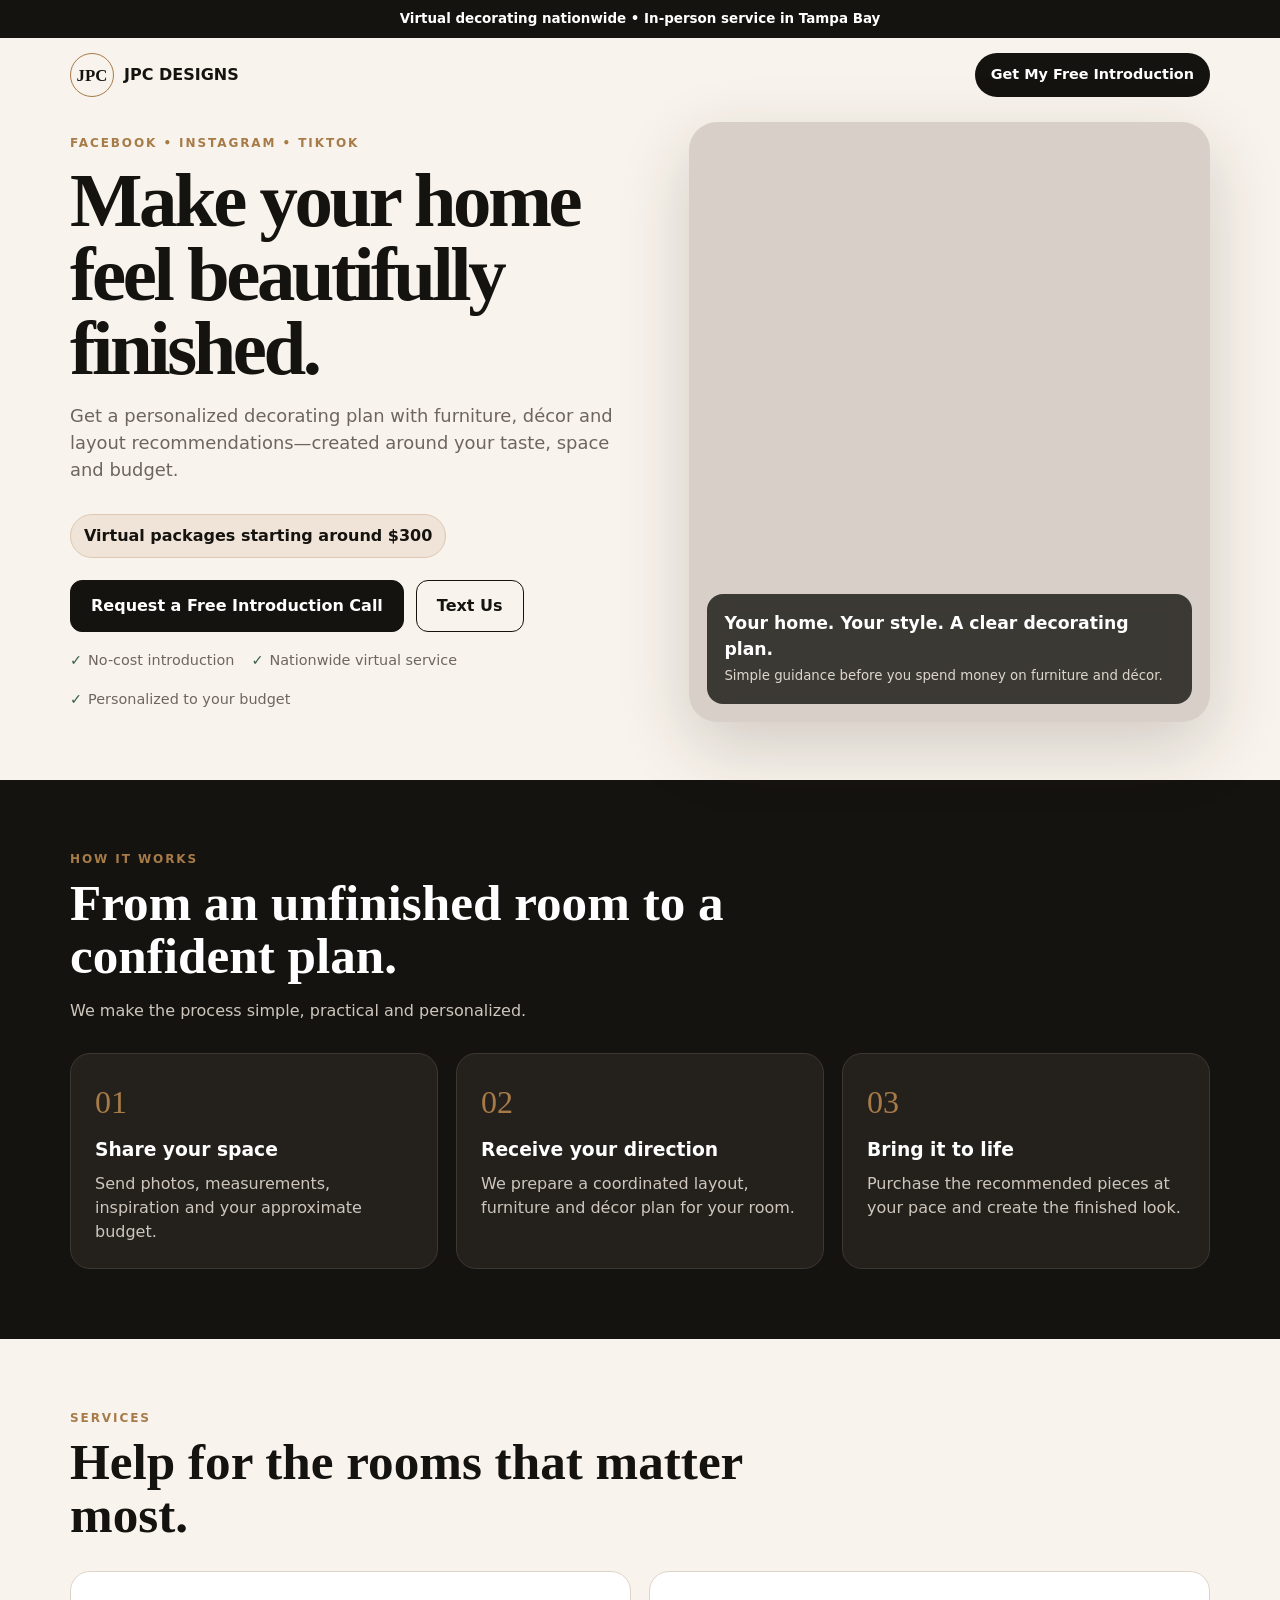
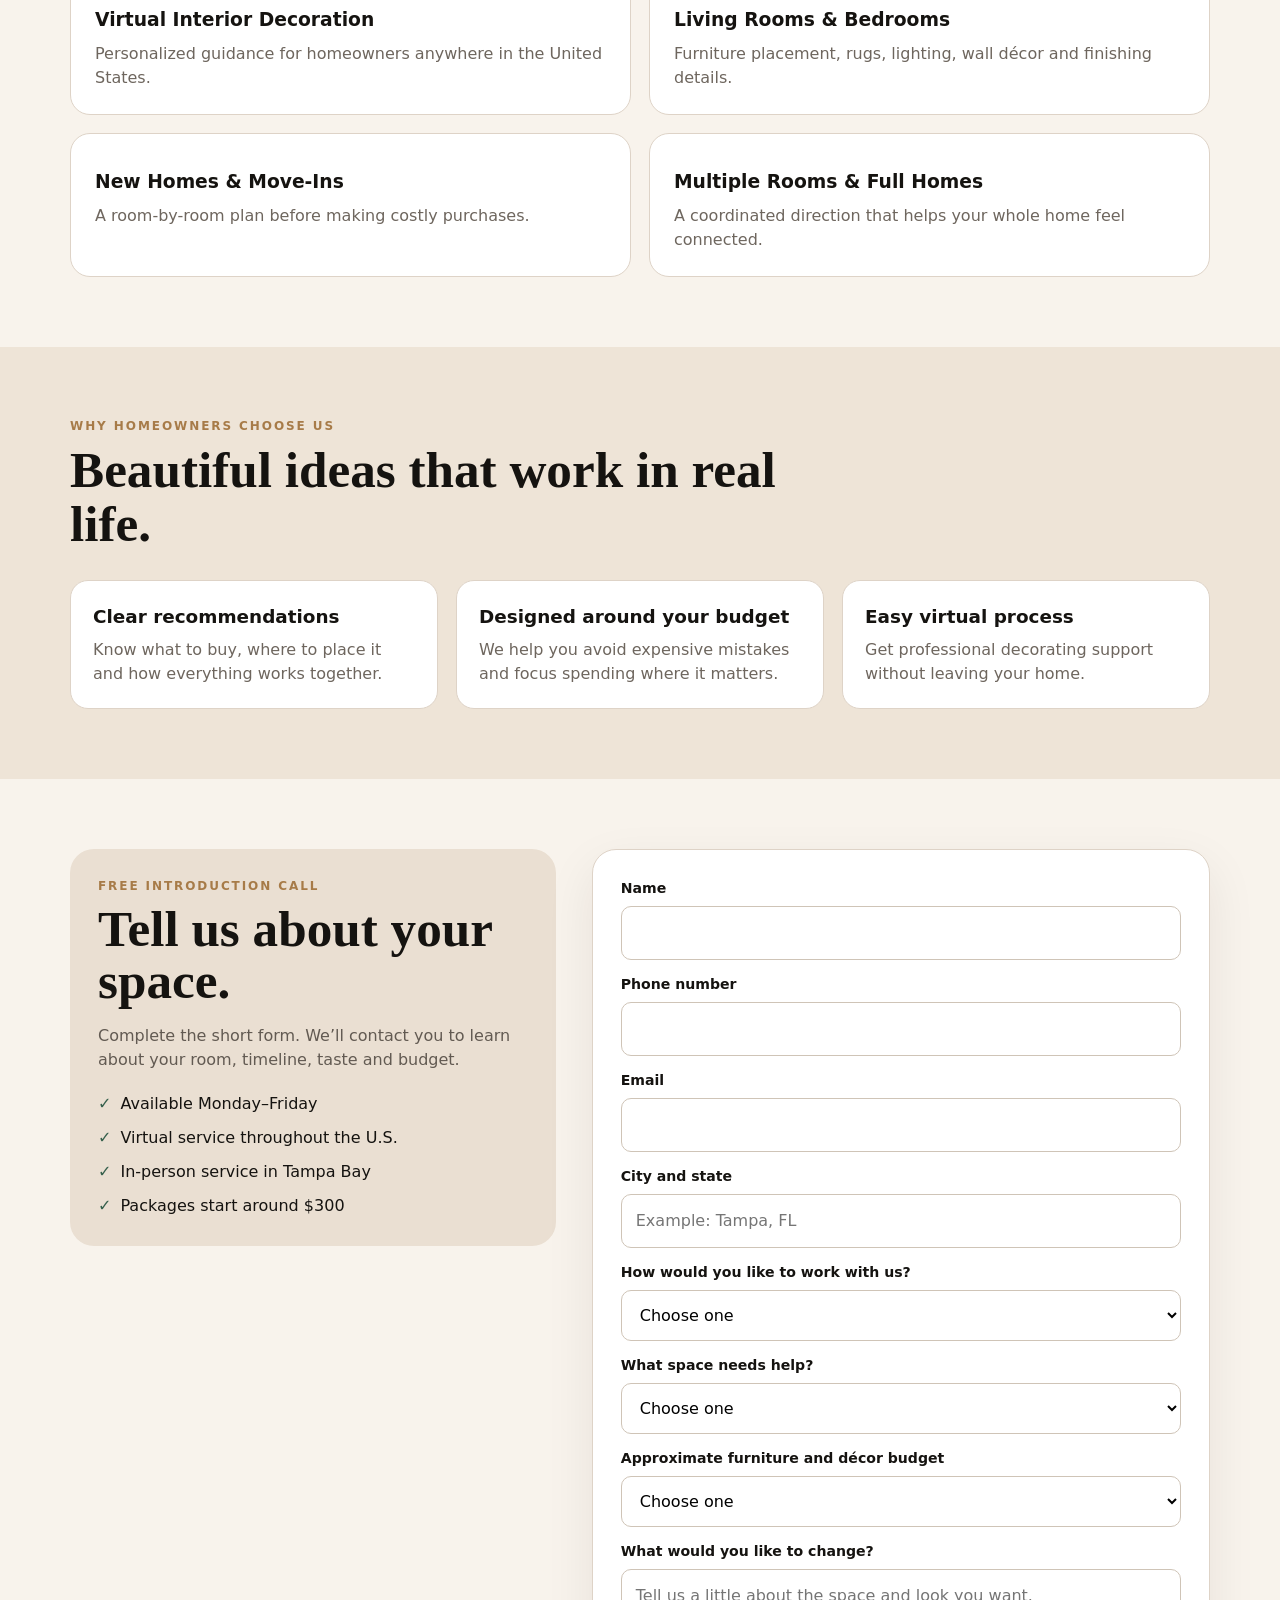
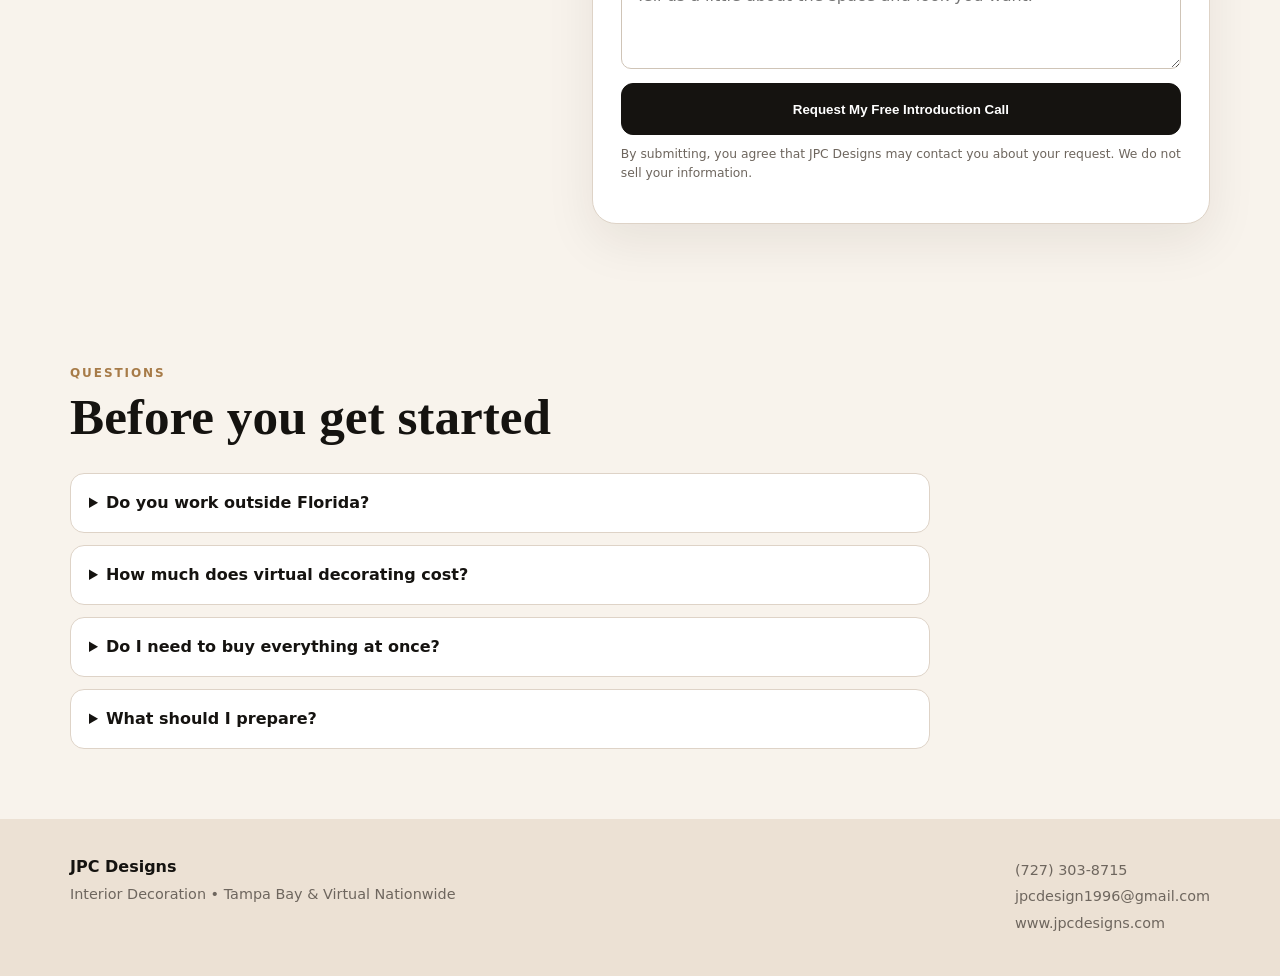
==== commit 5b279388: "Add Landing Page" ====
--- a/index.html
+++ b/index.html
@@ -1,139 +1,55 @@
 <!doctype html>
 <html lang="en">
 <head>
-  <meta charset="utf-8">
-  <meta name="viewport" content="width=device-width, initial-scale=1">
-  <title>JPC Design | Tampa Bay interior decorator</title>
-  <meta name="description" content="Luxury residential interior decorator, furnishing and move-in support across Tampa Bay.">
-  <link rel="preconnect" href="https://fonts.googleapis.com">
-  <link rel="preconnect" href="https://fonts.gstatic.com" crossorigin>
-  <link href="https://fonts.googleapis.com/css2?family=DM+Sans:wght@400;500;600;700&family=Playfair+Display:wght@600;700&display=swap" rel="stylesheet">
-  <link rel="stylesheet" href="styles.css?v=20260725-4">
+<meta charset="utf-8">
+<meta name="viewport" content="width=device-width,initial-scale=1,viewport-fit=cover">
+<title>Transform Your Space | JPC Designs</title>
+<meta name="description" content="Personalized interior decoration for homeowners. Virtual service nationwide and in-person service in Tampa Bay. Free introduction call.">
+<meta name="theme-color" content="#151310">
+<meta property="og:title" content="Transform Your Space With JPC Designs">
+<meta property="og:description" content="Virtual decorating packages start around $300. Request your free introduction call.">
+<style>
+:root{--ink:#151310;--cream:#f8f3ec;--white:#fff;--sand:#e9ddd0;--gold:#a77b48;--muted:#6e665e;--green:#355f4b;--line:#ded3c7}
+*{box-sizing:border-box}html{scroll-behavior:smooth}body{margin:0;font-family:Inter,ui-sans-serif,system-ui,-apple-system,"Segoe UI",Roboto,Arial,sans-serif;background:var(--cream);color:var(--ink);line-height:1.5}a{text-decoration:none;color:inherit}img,video{max-width:100%;display:block}.wrap{width:min(1140px,calc(100% - 30px));margin:auto}.eyebrow{font-size:.75rem;font-weight:900;letter-spacing:.16em;text-transform:uppercase;color:var(--gold)}
+.top{background:var(--ink);color:#fff;text-align:center;padding:9px 12px;font-size:.84rem;font-weight:800}.nav{display:flex;justify-content:space-between;align-items:center;padding:15px 0}.brand{display:flex;align-items:center;gap:10px;font-weight:900}.logo{width:44px;height:44px;border:1px solid var(--gold);border-radius:50%;display:grid;place-items:center;font-family:Georgia,serif;font-size:1.05rem}.nav a.cta{background:var(--ink);color:#fff;padding:11px 16px;border-radius:999px;font-weight:900;font-size:.9rem}
+.hero{padding:10px 0 58px}.hero-grid{display:grid;grid-template-columns:1.05fr .95fr;gap:44px;align-items:center}.hero h1{font-family:Georgia,"Times New Roman",serif;font-size:clamp(2.75rem,6vw,5.2rem);line-height:.96;letter-spacing:-.045em;margin:12px 0 18px}.hero p{font-size:1.12rem;color:var(--muted);max-width:650px}.offer{display:inline-flex;align-items:center;gap:8px;background:#efe4d7;border:1px solid #ddc9b2;padding:9px 13px;border-radius:999px;font-weight:900;margin:12px 0 22px}.actions{display:flex;gap:12px;flex-wrap:wrap}.btn{min-height:52px;display:inline-flex;align-items:center;justify-content:center;padding:0 20px;border-radius:12px;border:1px solid var(--ink);font-weight:900;cursor:pointer}.primary{background:var(--ink);color:#fff}.secondary{background:transparent}.trust{display:flex;gap:17px;flex-wrap:wrap;margin-top:18px;font-size:.9rem;color:var(--muted)}.trust span:before{content:"✓";font-weight:900;color:var(--green);margin-right:6px}
+.video{position:relative;min-height:600px;border-radius:28px;overflow:hidden;background:#d8d0c8;box-shadow:0 24px 70px rgba(40,30,20,.19)}.video video{width:100%;height:100%;min-height:600px;object-fit:cover}.video-note{position:absolute;left:18px;right:18px;bottom:18px;background:rgba(21,19,16,.80);backdrop-filter:blur(10px);color:#fff;padding:17px;border-radius:16px}.video-note strong{display:block;font-size:1.08rem}.video-note small{color:#ded6ce}
+section{padding:70px 0}.section-head{max-width:720px;margin-bottom:30px}.section-head h2{font-family:Georgia,serif;font-size:clamp(2rem,4vw,3.5rem);line-height:1.04;margin:8px 0 12px}.section-head p{color:var(--muted)}.dark{background:var(--ink);color:#fff}.dark .section-head p,.dark .step p{color:#cec6bd}.dark .step{background:#24211d;border-color:#3c3731}.grid3{display:grid;grid-template-columns:repeat(3,1fr);gap:18px}.step,.service{padding:24px;border:1px solid var(--line);border-radius:20px;background:#fff}.num{font-family:Georgia,serif;color:var(--gold);font-size:2rem}.step h3,.service h3{margin:10px 0 8px}.step p,.service p{margin:0;color:var(--muted)}
+.services{display:grid;grid-template-columns:repeat(2,1fr);gap:18px}.proof{background:#eee4d7}.proof-grid{display:grid;grid-template-columns:repeat(3,1fr);gap:18px}.proof-card{background:#fff;border:1px solid var(--line);border-radius:18px;padding:22px}.proof-card strong{display:block;font-size:1.15rem;margin-bottom:7px}.proof-card p{margin:0;color:var(--muted)}
+.lead{display:grid;grid-template-columns:.88fr 1.12fr;gap:36px;align-items:start}.lead-copy{background:#eadfD2;border-radius:24px;padding:28px}.lead-copy h2{font-family:Georgia,serif;font-size:clamp(2rem,4vw,3.4rem);line-height:1.03;margin:8px 0 14px}.lead-copy p{color:#625a52}.checks{display:grid;gap:10px;margin-top:20px}.checks div:before{content:"✓";font-weight:900;color:var(--green);margin-right:9px}form{background:#fff;border:1px solid var(--line);border-radius:24px;padding:28px;box-shadow:0 18px 50px rgba(37,28,19,.08)}.field{display:grid;gap:7px;margin-bottom:14px}label{font-size:.88rem;font-weight:850}input,select,textarea{width:100%;padding:14px;border:1px solid #cfc4b7;border-radius:10px;background:#fff;font:inherit}textarea{min-height:100px;resize:vertical}.full{width:100%}.note{font-size:.77rem;color:var(--muted);margin-top:10px}.success{display:none;background:#e5f2ea;color:#245840;padding:13px;border-radius:10px;margin-top:12px;font-weight:800}
+.faq{display:grid;gap:12px;max-width:860px}.faq details{background:#fff;border:1px solid var(--line);border-radius:14px;padding:17px 18px}.faq summary{cursor:pointer;font-weight:900}.faq p{color:var(--muted);margin-bottom:0}footer{background:#ece1d4;padding:36px 0}.foot{display:flex;justify-content:space-between;gap:25px;flex-wrap:wrap}.foot p{margin:5px 0;color:var(--muted);font-size:.9rem}.sticky{display:none}
+@media(max-width:820px){.hero-grid,.lead{grid-template-columns:1fr}.grid3,.proof-grid,.services{grid-template-columns:1fr}.video,.video video{min-height:470px}.nav .cta{display:none}.hero{padding-bottom:28px}.hero-grid{gap:28px}section{padding:52px 0}.sticky{display:flex;position:fixed;z-index:50;left:12px;right:12px;bottom:12px;min-height:55px;align-items:center;justify-content:center;background:var(--ink);color:#fff;border-radius:14px;font-weight:900;box-shadow:0 12px 35px rgba(0,0,0,.28)}body{padding-bottom:78px}}
+</style>
+<!-- META PIXEL: paste your Meta Pixel code here -->
+<!-- TIKTOK PIXEL: paste your TikTok Pixel code here -->
 </head>
 <body>
-
-<header class="site-header">
-  <a class="brand" href="index.html" aria-label="JPC Design home">
-    <span class="brand-mark">JPC</span>
-    <span><strong>JPC Design</strong><small>Tampa Bay interior decorator</small></span>
-  </a>
-  <button class="menu-button" type="button" aria-expanded="false" aria-controls="primary-navigation">Menu</button>
-  <nav id="primary-navigation" class="site-nav" aria-label="Primary navigation">
-    <a href="index.html" aria-current="page">Home</a><a href="services.html">Services</a><a href="portfolio.html">Portfolio</a><a href="virtual-decoration.html">Virtual Decoration</a><a href="packages.html">Packages</a><a href="process.html">Process</a><a href="about.html">About</a><a href="contact.html">Book</a>
-  </nav>
-</header>
-
-<main>
-
-<section class="hero">
-  <div class="hero-copy">
-    <p class="eyebrow">Luxury interiors for real life</p>
-    <h1>JPC Design</h1>
-    <p>Personalized furnishing, styling and move-in support for Tampa Bay homes—plus virtual interior decoration available nationwide.</p>
-    <div class="hero-actions">
-      <a class="button gold" href="contact.html">Book a Complimentary Introduction</a>
-      <a class="button light" href="virtual-decoration.html">Virtual Decoration</a>
-      <a class="button outline hero-portfolio-button" href="portfolio.html">View our work</a>
-    </div>
-  </div>
-</section>
-
-<section class="virtual-feature" aria-labelledby="virtual-title">
-  <div class="virtual-feature-visual">
-    <img src="O4-new.png" alt="Modern living room decorated by JPC Design">
-    <div class="nationwide-note"><strong>Virtual Decoration</strong><span>Available nationwide</span></div>
-  </div>
-  <div class="virtual-feature-copy">
-    <p class="eyebrow">Virtual Interior Decoration</p>
-    <h2 id="virtual-title">A beautiful room plan, created around your home and lifestyle.</h2>
-    <p>Upload photos of your space, then meet with JPC Design for a complimentary virtual introduction. We will discuss your goals, preferred style and the best next steps for your room.</p>
-    <div class="virtual-feature-points" aria-label="Virtual decoration benefits">
-      <span>Upload your room photos</span>
-      <span>Meet with us virtually</span>
-      <span>Receive personalized guidance</span>
-    </div>
-    <div class="virtual-feature-actions">
-      <a class="button gold" href="virtual-decoration.html">Upload Your Space</a>
-      <a class="text-link" href="portfolio.html">View our work</a>
-    </div>
-  </div>
-</section>
-
-<section class="intro-band">
-  <div>
-    <p class="eyebrow">What we create</p>
-    <h2>Warm modern homes with furniture, lighting, decor and finishes selected to feel intentional from room to room.</h2>
-  </div>
-  <p>From one-room refreshes to full-home furnishing, JPC Design builds a clear plan around your lifestyle, timeline and property.</p>
-</section>
-
-<section class="section">
-  <div class="section-heading">
-    <p class="eyebrow">Services</p>
-    <h2>Design support for every stage of the home.</h2>
-    <a href="services.html">Explore services</a>
-  </div>
-  <div class="service-grid">
-    <article><img src="O10.png" alt="Waterfront living room transformation"><h3>Full Home Design</h3><p>A cohesive design plan for furnishings, lighting, finishes and final styling.</p></article>
-    <article><img src="O9.png" alt="Modern kitchen and dining transformation"><h3>Room Design</h3><p>Focused support for living rooms, bedrooms, dining rooms, offices and kitchens.</p></article>
-    <article><img src="O7.png" alt="Dining room and entry transformation"><h3>Move-In Concierge</h3><p>Make a new property feel complete with sourcing, coordination and styling guidance.</p></article>
-    <article class="service-highlight"><span class="mini-badge">Nationwide</span><img src="O4-new.png" alt="Virtual interior decoration service"><h3>Virtual Interior Decoration</h3><p>Professional decorating guidance through photos, measurements and video calls—fast, convenient and tailored to your budget.</p><a href="virtual-decoration.html">Upload your space</a></article>
-  </div>
-</section>
-
-<section class="section trust-section">
-  <div class="section-heading">
-    <div><p class="eyebrow">Why homeowners choose JPC</p><h2>A clear, personal decorating experience from idea to finished room.</h2></div>
-  </div>
-  <div class="trust-grid">
-    <article><span>01</span><h3>Personal attention</h3><p>Your recommendations are built around your home, lifestyle and preferred look.</p></article>
-    <article><span>02</span><h3>Smarter selections</h3><p>Get help narrowing furniture, décor and finishes before spending money on the wrong pieces.</p></article>
-    <article><span>03</span><h3>Flexible service</h3><p>Choose local, in-home support in Tampa Bay or work with us virtually from anywhere in the U.S.</p></article>
-  </div>
-</section>
-
-<section class="transformation-strip">
-  <div class="transformation-copy"><p class="eyebrow">Real design inspiration</p><h2>See how thoughtful furniture, lighting and styling can transform a space.</h2><a class="button dark" href="portfolio.html">Explore the portfolio</a></div>
-  <div class="transformation-images"><img src="O9.png" alt="Kitchen and dining room transformation"><img src="O10.png" alt="Waterfront living room transformation"></div>
-</section>
-
-<section class="feature-project">
-  <img src="O10.png" alt="Luxury waterfront transformation by JPC Design">
-  <div>
-    <p class="eyebrow">Featured transformation</p>
-    <h2>Waterfront living designed around the view.</h2>
-    <p>Layered seating, natural woods, soft textiles, custom lighting and decor bring warmth to a modern waterfront home.</p>
-    <a class="button dark" href="portfolio.html">See transformations</a>
-  </div>
-</section>
-
-<section class="cta">
-  <div>
-    <p class="eyebrow light-text">Ready to begin?</p>
-    <h2>Tell us about your space during a complimentary design introduction.</h2>
-  </div>
-  <a class="button white" href="contact.html">Book your introduction</a>
-</section>
-
+<div class="top">Virtual decorating nationwide • In-person service in Tampa Bay</div>
+<header class="wrap nav"><a class="brand" href="#top"><span class="logo">JPC</span><span>JPC DESIGNS</span></a><a class="cta" href="#lead">Get My Free Introduction</a></header>
+<main id="top">
+<section class="hero"><div class="wrap hero-grid"><div><div class="eyebrow">Facebook • Instagram • TikTok</div><h1>Make your home feel beautifully finished.</h1><p>Get a personalized decorating plan with furniture, décor and layout recommendations—created around your taste, space and budget.</p><div class="offer">Virtual packages starting around $300</div><div class="actions"><a class="btn primary" href="#lead">Request a Free Introduction Call</a><a class="btn secondary" href="sms:+17273038715?body=Hi%20JPC%20Designs%2C%20I%20saw%20your%20ad%20and%20would%20like%20help%20with%20my%20space.">Text Us</a></div><div class="trust"><span>No-cost introduction</span><span>Nationwide virtual service</span><span>Personalized to your budget</span></div></div><div class="video"><video autoplay muted loop playsinline><source src="hero-video.mp4" type="video/mp4"></video><div class="video-note"><strong>Your home. Your style. A clear decorating plan.</strong><small>Simple guidance before you spend money on furniture and décor.</small></div></div></div></section>
+<section class="dark"><div class="wrap"><div class="section-head"><div class="eyebrow">How it works</div><h2>From an unfinished room to a confident plan.</h2><p>We make the process simple, practical and personalized.</p></div><div class="grid3"><article class="step"><div class="num">01</div><h3>Share your space</h3><p>Send photos, measurements, inspiration and your approximate budget.</p></article><article class="step"><div class="num">02</div><h3>Receive your direction</h3><p>We prepare a coordinated layout, furniture and décor plan for your room.</p></article><article class="step"><div class="num">03</div><h3>Bring it to life</h3><p>Purchase the recommended pieces at your pace and create the finished look.</p></article></div></div></section>
+<section><div class="wrap"><div class="section-head"><div class="eyebrow">Services</div><h2>Help for the rooms that matter most.</h2></div><div class="services"><article class="service"><h3>Virtual Interior Decoration</h3><p>Personalized guidance for homeowners anywhere in the United States.</p></article><article class="service"><h3>Living Rooms & Bedrooms</h3><p>Furniture placement, rugs, lighting, wall décor and finishing details.</p></article><article class="service"><h3>New Homes & Move-Ins</h3><p>A room-by-room plan before making costly purchases.</p></article><article class="service"><h3>Multiple Rooms & Full Homes</h3><p>A coordinated direction that helps your whole home feel connected.</p></article></div></div></section>
+<section class="proof"><div class="wrap"><div class="section-head"><div class="eyebrow">Why homeowners choose us</div><h2>Beautiful ideas that work in real life.</h2></div><div class="proof-grid"><article class="proof-card"><strong>Clear recommendations</strong><p>Know what to buy, where to place it and how everything works together.</p></article><article class="proof-card"><strong>Designed around your budget</strong><p>We help you avoid expensive mistakes and focus spending where it matters.</p></article><article class="proof-card"><strong>Easy virtual process</strong><p>Get professional decorating support without leaving your home.</p></article></div></div></section>
+<section id="lead"><div class="wrap lead"><div class="lead-copy"><div class="eyebrow">Free introduction call</div><h2>Tell us about your space.</h2><p>Complete the short form. We’ll contact you to learn about your room, timeline, taste and budget.</p><div class="checks"><div>Available Monday–Friday</div><div>Virtual service throughout the U.S.</div><div>In-person service in Tampa Bay</div><div>Packages start around $300</div></div></div>
+<form id="leadForm" action="https://formspree.io/f/YOUR_FORM_ID" method="POST">
+<input type="hidden" name="source" id="source" value="Ads Landing Page"><input type="hidden" name="utm_source" id="utm_source"><input type="hidden" name="utm_campaign" id="utm_campaign"><input type="hidden" name="utm_ad" id="utm_ad">
+<div class="field"><label for="name">Name</label><input id="name" name="name" autocomplete="name" required></div>
+<div class="field"><label for="phone">Phone number</label><input id="phone" name="phone" type="tel" autocomplete="tel" required></div>
+<div class="field"><label for="email">Email</label><input id="email" name="email" type="email" autocomplete="email" required></div>
+<div class="field"><label for="city">City and state</label><input id="city" name="city_state" placeholder="Example: Tampa, FL" required></div>
+<div class="field"><label for="service">How would you like to work with us?</label><select id="service" name="service_type" required><option value="">Choose one</option><option>Virtual decorating</option><option>In-person decorating — Tampa Bay</option><option>Not sure yet</option></select></div>
+<div class="field"><label for="room">What space needs help?</label><select id="room" name="space" required><option value="">Choose one</option><option>Living room</option><option>Bedroom</option><option>Kitchen / dining area</option><option>Multiple rooms</option><option>Full home</option><option>Other</option></select></div>
+<div class="field"><label for="budget">Approximate furniture and décor budget</label><select id="budget" name="budget"><option value="">Choose one</option><option>Under $2,500</option><option>$2,500–$5,000</option><option>$5,000–$10,000</option><option>$10,000+</option><option>Not sure yet</option></select></div>
+<div class="field"><label for="message">What would you like to change?</label><textarea id="message" name="message" placeholder="Tell us a little about the space and look you want."></textarea></div>
+<button class="btn primary full" type="submit">Request My Free Introduction Call</button><div class="success" id="success">Thank you! Your request was sent.</div><p class="note">By submitting, you agree that JPC Designs may contact you about your request. We do not sell your information.</p>
+</form></div></section>
+<section><div class="wrap"><div class="section-head"><div class="eyebrow">Questions</div><h2>Before you get started</h2></div><div class="faq"><details><summary>Do you work outside Florida?</summary><p>Yes. Virtual decorating is available to homeowners throughout the United States.</p></details><details><summary>How much does virtual decorating cost?</summary><p>Packages start at approximately $300. Final pricing depends on room size, measurements and project complexity.</p></details><details><summary>Do I need to buy everything at once?</summary><p>No. You can follow the plan and purchase pieces at a pace that works for you.</p></details><details><summary>What should I prepare?</summary><p>Photos, basic measurements, inspiration images and an approximate budget are helpful.</p></details></div></div></section>
 </main>
-
-<footer class="site-footer">
-  <div>
-    <strong>JPC Design</strong>
-    <p>interior decorator, furnishing and move-in support across Tampa Bay.</p>
-  </div>
-  <div>
-    <a href="tel:+17273038715">727-303-8715</a>
-    <a href="mailto:jpcdesign1996@gmail.com">jpcdesign1996@gmail.com</a>
-  </div>
-  <p class="copyright">&copy; 2026 JPC Design. All rights reserved.</p>
-</footer>
-
-<div class="floating-actions" aria-label="Quick contact options">
-  <a class="floating-book" href="contact.html">Book Free Introduction</a>
-  <a class="floating-whatsapp" href="https://wa.me/17273038715?text=Hi%20JPC%20Design%2C%20I%20would%20like%20to%20learn%20more%20about%20your%20decorating%20services." target="_blank" rel="noopener" aria-label="Chat with JPC Design on WhatsApp">WhatsApp</a>
-</div>
-
-<script src="script.js?v=20260725-4"></script>
-</body>
-</html>
+<footer><div class="wrap foot"><div><strong>JPC Designs</strong><p>Interior Decoration • Tampa Bay & Virtual Nationwide</p></div><div><p><a href="tel:+17273038715">(727) 303-8715</a></p><p><a href="mailto:jpcdesign1996@gmail.com">jpcdesign1996@gmail.com</a></p><p><a href="https://www.jpcdesigns.com">www.jpcdesigns.com</a></p></div></div></footer>
+<a class="sticky" href="#lead">Get My Free Introduction Call</a>
+<script>
+const p=new URLSearchParams(location.search);const s=p.get('utm_source')||p.get('source')||'direct';document.getElementById('utm_source').value=s;document.getElementById('utm_campaign').value=p.get('utm_campaign')||'';document.getElementById('utm_ad').value=p.get('utm_ad')||'';document.getElementById('source').value=s+' Ads Landing Page';
+const form=document.getElementById('leadForm');form.addEventListener('submit',async e=>{if(form.action.includes('YOUR_FORM_ID')){e.preventDefault();alert('Connect your Formspree form ID before publishing so leads reach your email.');return}e.preventDefault();const b=form.querySelector('button');b.disabled=true;b.textContent='Sending...';try{const r=await fetch(form.action,{method:'POST',body:new FormData(form),headers:{Accept:'application/json'}});if(!r.ok)throw new Error();form.reset();document.getElementById('success').style.display='block';if(window.fbq)fbq('track','Lead');if(window.ttq)ttq.track('SubmitForm')}catch(err){alert('The form could not send. Please text (727) 303-8715.')}finally{b.disabled=false;b.textContent='Request My Free Introduction Call'}});
+</script>
+</body></html>
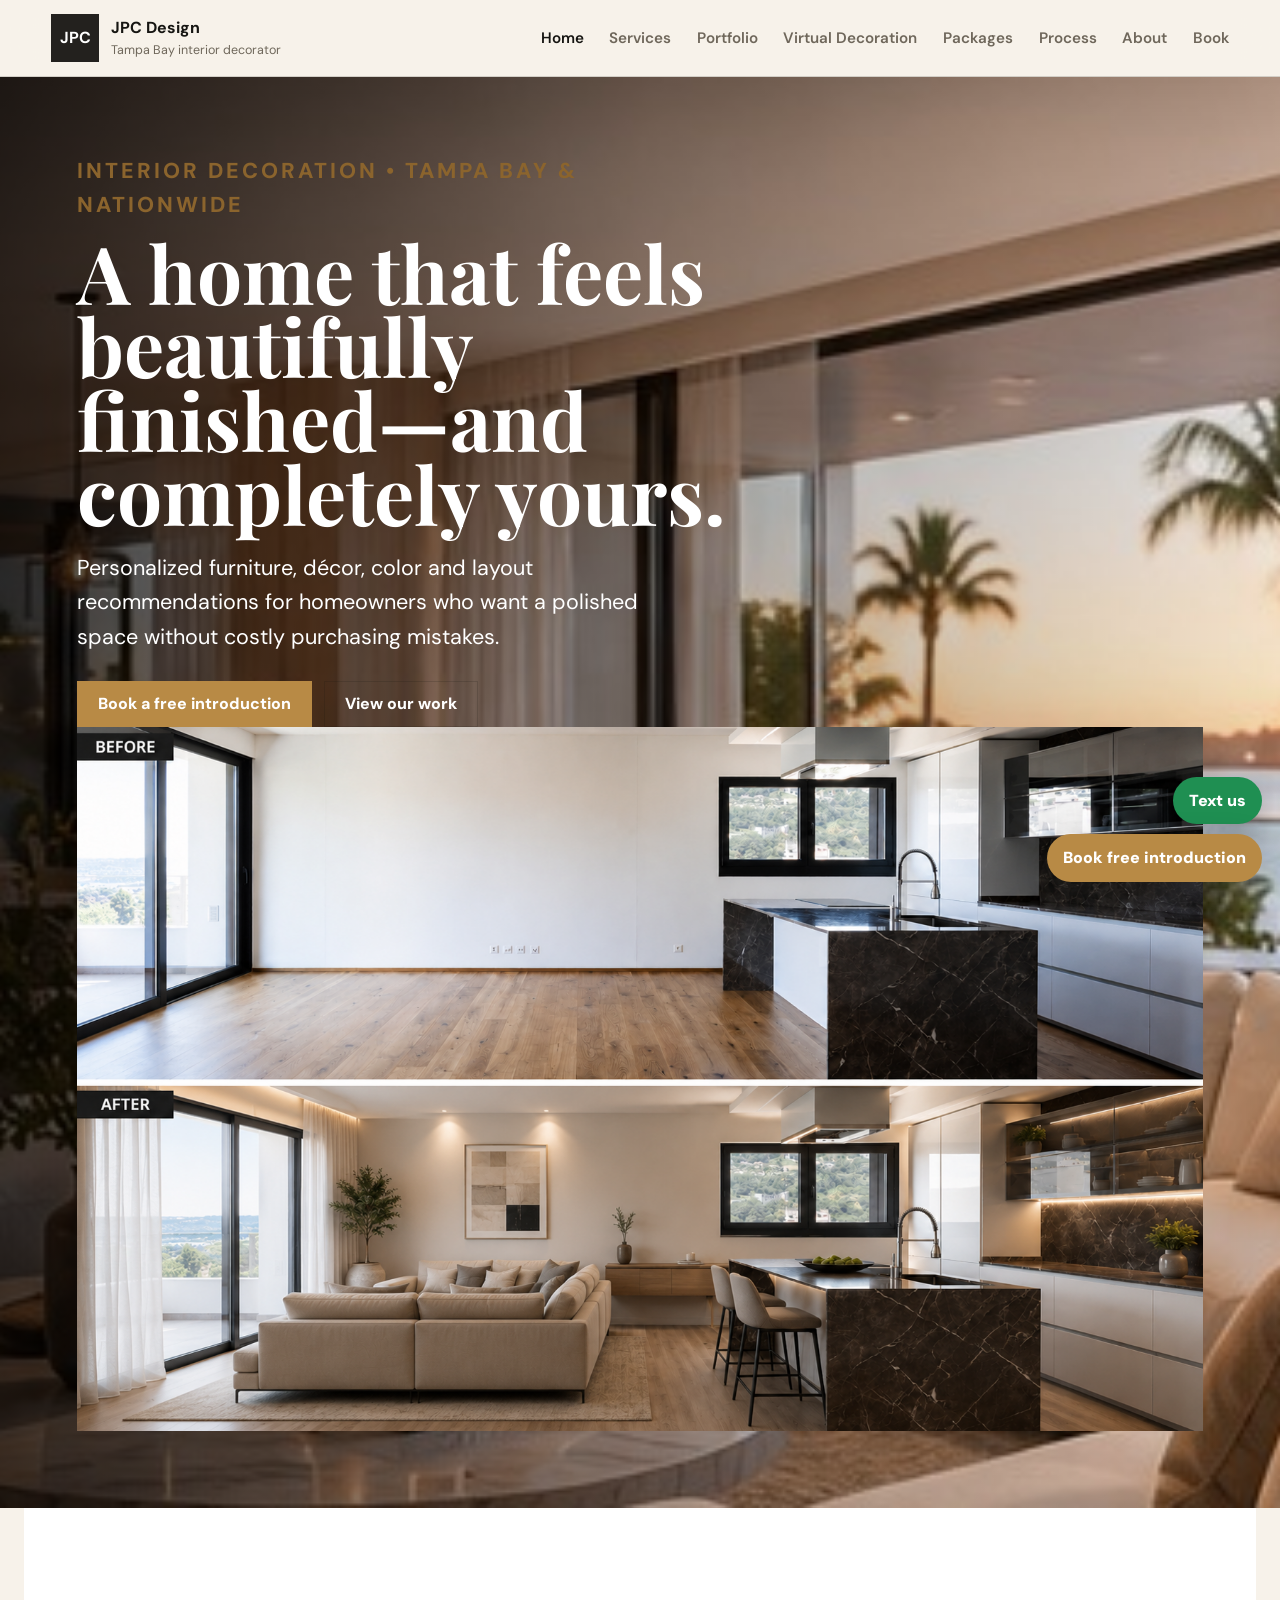
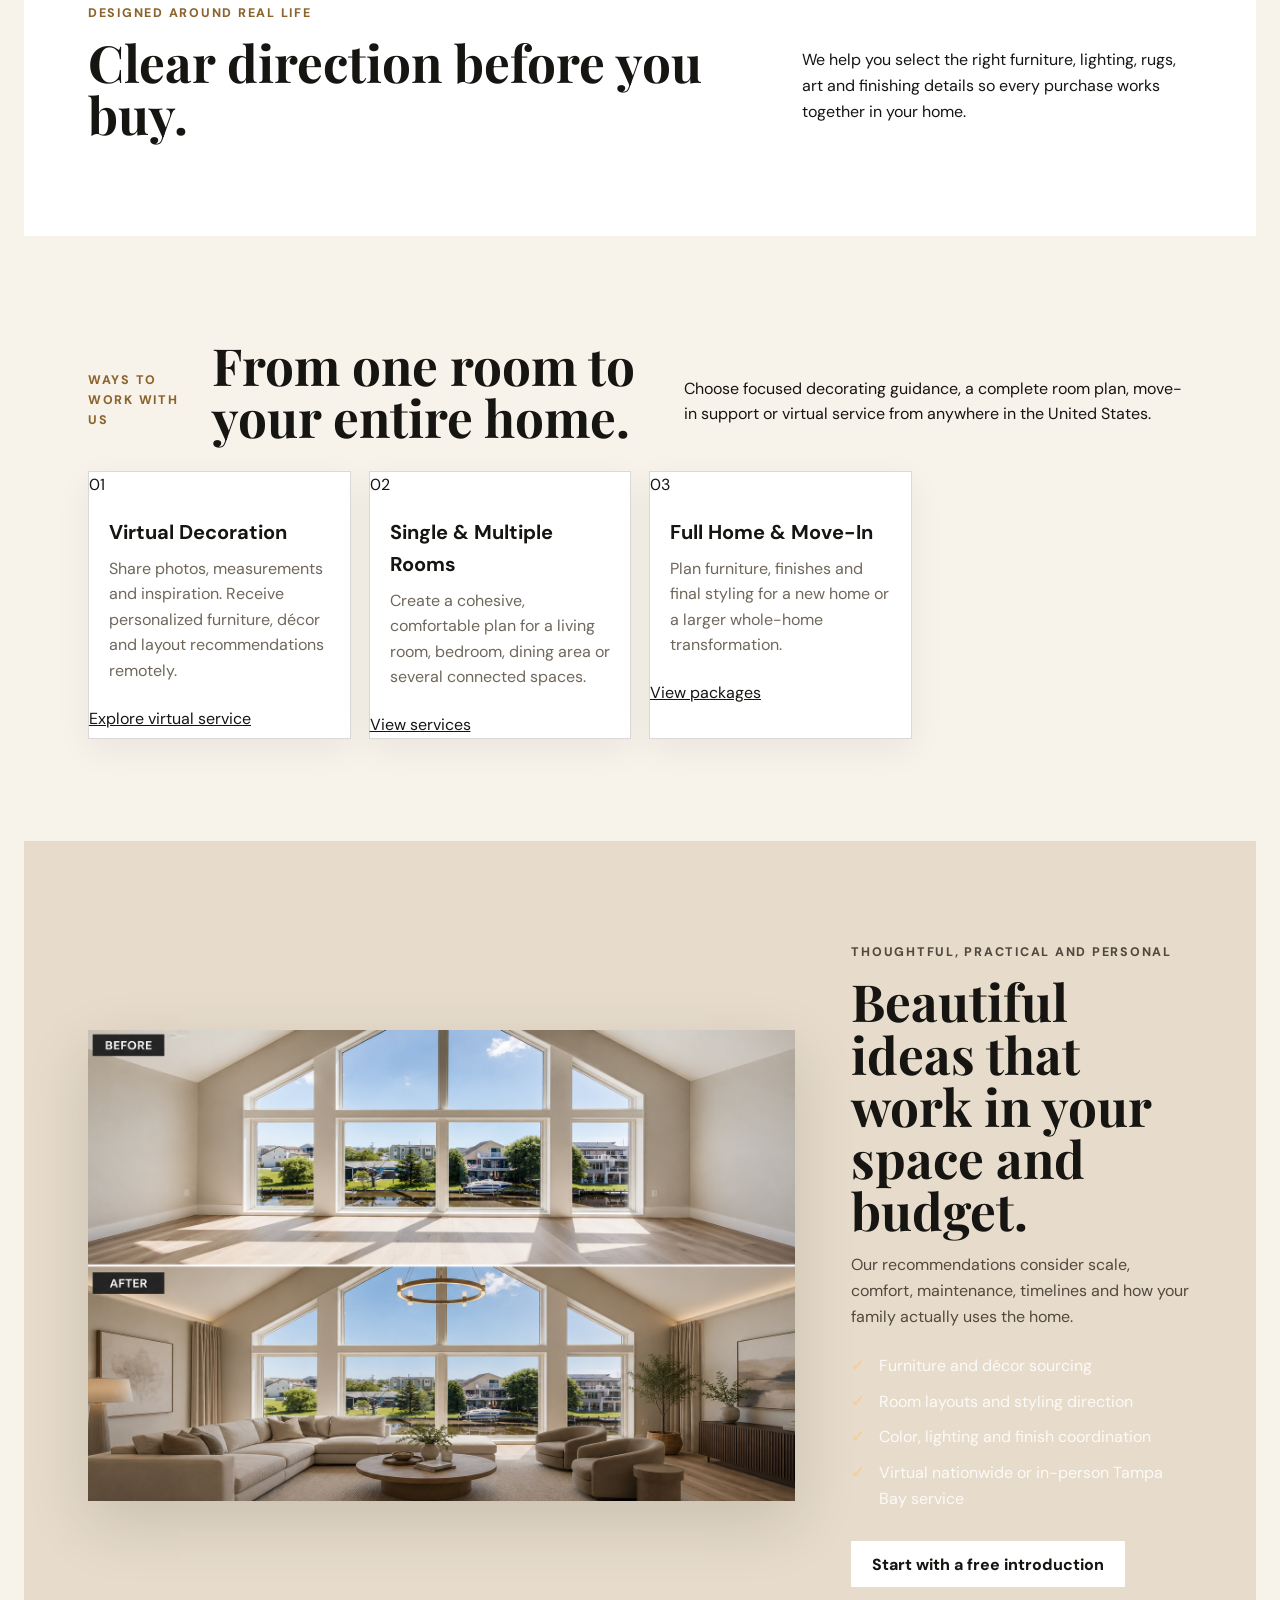
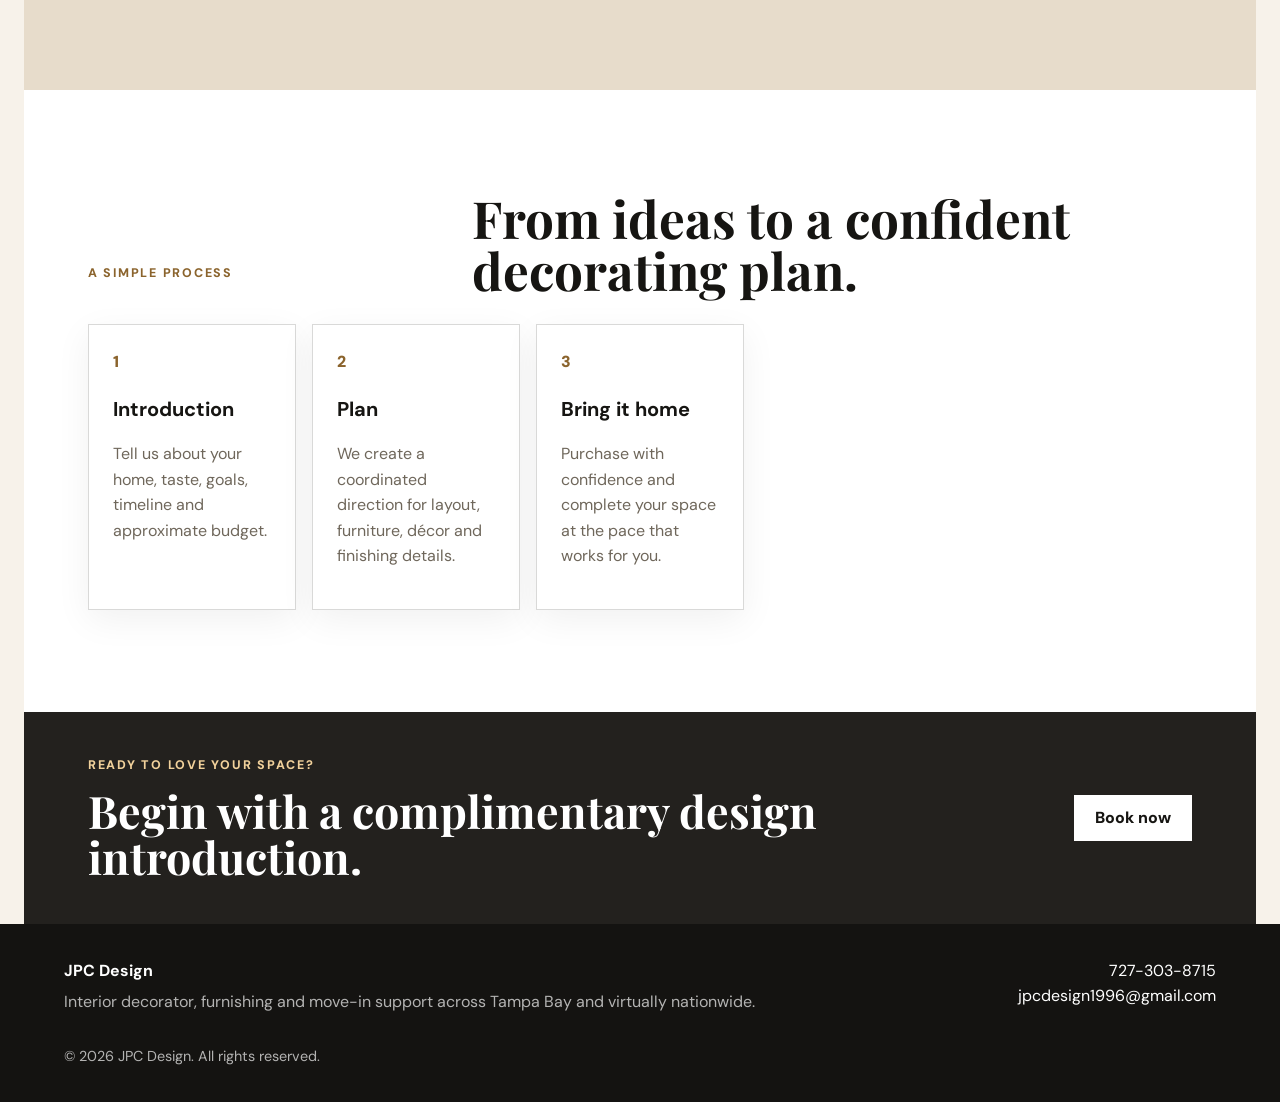
==== commit 75b12f2f: "Add files via upload" ====
--- a/index.html
+++ b/index.html
@@ -1,55 +1,63 @@
 <!doctype html>
 <html lang="en">
 <head>
-<meta charset="utf-8">
-<meta name="viewport" content="width=device-width,initial-scale=1,viewport-fit=cover">
-<title>Transform Your Space | JPC Designs</title>
-<meta name="description" content="Personalized interior decoration for homeowners. Virtual service nationwide and in-person service in Tampa Bay. Free introduction call.">
-<meta name="theme-color" content="#151310">
-<meta property="og:title" content="Transform Your Space With JPC Designs">
-<meta property="og:description" content="Virtual decorating packages start around $300. Request your free introduction call.">
-<style>
-:root{--ink:#151310;--cream:#f8f3ec;--white:#fff;--sand:#e9ddd0;--gold:#a77b48;--muted:#6e665e;--green:#355f4b;--line:#ded3c7}
-*{box-sizing:border-box}html{scroll-behavior:smooth}body{margin:0;font-family:Inter,ui-sans-serif,system-ui,-apple-system,"Segoe UI",Roboto,Arial,sans-serif;background:var(--cream);color:var(--ink);line-height:1.5}a{text-decoration:none;color:inherit}img,video{max-width:100%;display:block}.wrap{width:min(1140px,calc(100% - 30px));margin:auto}.eyebrow{font-size:.75rem;font-weight:900;letter-spacing:.16em;text-transform:uppercase;color:var(--gold)}
-.top{background:var(--ink);color:#fff;text-align:center;padding:9px 12px;font-size:.84rem;font-weight:800}.nav{display:flex;justify-content:space-between;align-items:center;padding:15px 0}.brand{display:flex;align-items:center;gap:10px;font-weight:900}.logo{width:44px;height:44px;border:1px solid var(--gold);border-radius:50%;display:grid;place-items:center;font-family:Georgia,serif;font-size:1.05rem}.nav a.cta{background:var(--ink);color:#fff;padding:11px 16px;border-radius:999px;font-weight:900;font-size:.9rem}
-.hero{padding:10px 0 58px}.hero-grid{display:grid;grid-template-columns:1.05fr .95fr;gap:44px;align-items:center}.hero h1{font-family:Georgia,"Times New Roman",serif;font-size:clamp(2.75rem,6vw,5.2rem);line-height:.96;letter-spacing:-.045em;margin:12px 0 18px}.hero p{font-size:1.12rem;color:var(--muted);max-width:650px}.offer{display:inline-flex;align-items:center;gap:8px;background:#efe4d7;border:1px solid #ddc9b2;padding:9px 13px;border-radius:999px;font-weight:900;margin:12px 0 22px}.actions{display:flex;gap:12px;flex-wrap:wrap}.btn{min-height:52px;display:inline-flex;align-items:center;justify-content:center;padding:0 20px;border-radius:12px;border:1px solid var(--ink);font-weight:900;cursor:pointer}.primary{background:var(--ink);color:#fff}.secondary{background:transparent}.trust{display:flex;gap:17px;flex-wrap:wrap;margin-top:18px;font-size:.9rem;color:var(--muted)}.trust span:before{content:"✓";font-weight:900;color:var(--green);margin-right:6px}
-.video{position:relative;min-height:600px;border-radius:28px;overflow:hidden;background:#d8d0c8;box-shadow:0 24px 70px rgba(40,30,20,.19)}.video video{width:100%;height:100%;min-height:600px;object-fit:cover}.video-note{position:absolute;left:18px;right:18px;bottom:18px;background:rgba(21,19,16,.80);backdrop-filter:blur(10px);color:#fff;padding:17px;border-radius:16px}.video-note strong{display:block;font-size:1.08rem}.video-note small{color:#ded6ce}
-section{padding:70px 0}.section-head{max-width:720px;margin-bottom:30px}.section-head h2{font-family:Georgia,serif;font-size:clamp(2rem,4vw,3.5rem);line-height:1.04;margin:8px 0 12px}.section-head p{color:var(--muted)}.dark{background:var(--ink);color:#fff}.dark .section-head p,.dark .step p{color:#cec6bd}.dark .step{background:#24211d;border-color:#3c3731}.grid3{display:grid;grid-template-columns:repeat(3,1fr);gap:18px}.step,.service{padding:24px;border:1px solid var(--line);border-radius:20px;background:#fff}.num{font-family:Georgia,serif;color:var(--gold);font-size:2rem}.step h3,.service h3{margin:10px 0 8px}.step p,.service p{margin:0;color:var(--muted)}
-.services{display:grid;grid-template-columns:repeat(2,1fr);gap:18px}.proof{background:#eee4d7}.proof-grid{display:grid;grid-template-columns:repeat(3,1fr);gap:18px}.proof-card{background:#fff;border:1px solid var(--line);border-radius:18px;padding:22px}.proof-card strong{display:block;font-size:1.15rem;margin-bottom:7px}.proof-card p{margin:0;color:var(--muted)}
-.lead{display:grid;grid-template-columns:.88fr 1.12fr;gap:36px;align-items:start}.lead-copy{background:#eadfD2;border-radius:24px;padding:28px}.lead-copy h2{font-family:Georgia,serif;font-size:clamp(2rem,4vw,3.4rem);line-height:1.03;margin:8px 0 14px}.lead-copy p{color:#625a52}.checks{display:grid;gap:10px;margin-top:20px}.checks div:before{content:"✓";font-weight:900;color:var(--green);margin-right:9px}form{background:#fff;border:1px solid var(--line);border-radius:24px;padding:28px;box-shadow:0 18px 50px rgba(37,28,19,.08)}.field{display:grid;gap:7px;margin-bottom:14px}label{font-size:.88rem;font-weight:850}input,select,textarea{width:100%;padding:14px;border:1px solid #cfc4b7;border-radius:10px;background:#fff;font:inherit}textarea{min-height:100px;resize:vertical}.full{width:100%}.note{font-size:.77rem;color:var(--muted);margin-top:10px}.success{display:none;background:#e5f2ea;color:#245840;padding:13px;border-radius:10px;margin-top:12px;font-weight:800}
-.faq{display:grid;gap:12px;max-width:860px}.faq details{background:#fff;border:1px solid var(--line);border-radius:14px;padding:17px 18px}.faq summary{cursor:pointer;font-weight:900}.faq p{color:var(--muted);margin-bottom:0}footer{background:#ece1d4;padding:36px 0}.foot{display:flex;justify-content:space-between;gap:25px;flex-wrap:wrap}.foot p{margin:5px 0;color:var(--muted);font-size:.9rem}.sticky{display:none}
-@media(max-width:820px){.hero-grid,.lead{grid-template-columns:1fr}.grid3,.proof-grid,.services{grid-template-columns:1fr}.video,.video video{min-height:470px}.nav .cta{display:none}.hero{padding-bottom:28px}.hero-grid{gap:28px}section{padding:52px 0}.sticky{display:flex;position:fixed;z-index:50;left:12px;right:12px;bottom:12px;min-height:55px;align-items:center;justify-content:center;background:var(--ink);color:#fff;border-radius:14px;font-weight:900;box-shadow:0 12px 35px rgba(0,0,0,.28)}body{padding-bottom:78px}}
-</style>
-<!-- META PIXEL: paste your Meta Pixel code here -->
-<!-- TIKTOK PIXEL: paste your TikTok Pixel code here -->
+  <meta charset="utf-8">
+  <meta name="viewport" content="width=device-width, initial-scale=1">
+  <title>JPC Design | Interior Decorator in Tampa Bay & Virtual Nationwide</title>
+  <meta name="description" content="JPC Design provides interior decorating, furniture selection, room styling and virtual decorating services throughout Tampa Bay and nationwide.">
+  <link rel="preconnect" href="https://fonts.googleapis.com">
+  <link rel="preconnect" href="https://fonts.gstatic.com" crossorigin>
+  <link href="https://fonts.googleapis.com/css2?family=DM+Sans:wght@400;500;600;700&family=Playfair+Display:wght@600;700&display=swap" rel="stylesheet">
+  <link rel="stylesheet" href="styles.css?v=20260726-1">
 </head>
 <body>
-<div class="top">Virtual decorating nationwide • In-person service in Tampa Bay</div>
-<header class="wrap nav"><a class="brand" href="#top"><span class="logo">JPC</span><span>JPC DESIGNS</span></a><a class="cta" href="#lead">Get My Free Introduction</a></header>
-<main id="top">
-<section class="hero"><div class="wrap hero-grid"><div><div class="eyebrow">Facebook • Instagram • TikTok</div><h1>Make your home feel beautifully finished.</h1><p>Get a personalized decorating plan with furniture, décor and layout recommendations—created around your taste, space and budget.</p><div class="offer">Virtual packages starting around $300</div><div class="actions"><a class="btn primary" href="#lead">Request a Free Introduction Call</a><a class="btn secondary" href="sms:+17273038715?body=Hi%20JPC%20Designs%2C%20I%20saw%20your%20ad%20and%20would%20like%20help%20with%20my%20space.">Text Us</a></div><div class="trust"><span>No-cost introduction</span><span>Nationwide virtual service</span><span>Personalized to your budget</span></div></div><div class="video"><video autoplay muted loop playsinline><source src="hero-video.mp4" type="video/mp4"></video><div class="video-note"><strong>Your home. Your style. A clear decorating plan.</strong><small>Simple guidance before you spend money on furniture and décor.</small></div></div></div></section>
-<section class="dark"><div class="wrap"><div class="section-head"><div class="eyebrow">How it works</div><h2>From an unfinished room to a confident plan.</h2><p>We make the process simple, practical and personalized.</p></div><div class="grid3"><article class="step"><div class="num">01</div><h3>Share your space</h3><p>Send photos, measurements, inspiration and your approximate budget.</p></article><article class="step"><div class="num">02</div><h3>Receive your direction</h3><p>We prepare a coordinated layout, furniture and décor plan for your room.</p></article><article class="step"><div class="num">03</div><h3>Bring it to life</h3><p>Purchase the recommended pieces at your pace and create the finished look.</p></article></div></div></section>
-<section><div class="wrap"><div class="section-head"><div class="eyebrow">Services</div><h2>Help for the rooms that matter most.</h2></div><div class="services"><article class="service"><h3>Virtual Interior Decoration</h3><p>Personalized guidance for homeowners anywhere in the United States.</p></article><article class="service"><h3>Living Rooms & Bedrooms</h3><p>Furniture placement, rugs, lighting, wall décor and finishing details.</p></article><article class="service"><h3>New Homes & Move-Ins</h3><p>A room-by-room plan before making costly purchases.</p></article><article class="service"><h3>Multiple Rooms & Full Homes</h3><p>A coordinated direction that helps your whole home feel connected.</p></article></div></div></section>
-<section class="proof"><div class="wrap"><div class="section-head"><div class="eyebrow">Why homeowners choose us</div><h2>Beautiful ideas that work in real life.</h2></div><div class="proof-grid"><article class="proof-card"><strong>Clear recommendations</strong><p>Know what to buy, where to place it and how everything works together.</p></article><article class="proof-card"><strong>Designed around your budget</strong><p>We help you avoid expensive mistakes and focus spending where it matters.</p></article><article class="proof-card"><strong>Easy virtual process</strong><p>Get professional decorating support without leaving your home.</p></article></div></div></section>
-<section id="lead"><div class="wrap lead"><div class="lead-copy"><div class="eyebrow">Free introduction call</div><h2>Tell us about your space.</h2><p>Complete the short form. We’ll contact you to learn about your room, timeline, taste and budget.</p><div class="checks"><div>Available Monday–Friday</div><div>Virtual service throughout the U.S.</div><div>In-person service in Tampa Bay</div><div>Packages start around $300</div></div></div>
-<form id="leadForm" action="https://formspree.io/f/YOUR_FORM_ID" method="POST">
-<input type="hidden" name="source" id="source" value="Ads Landing Page"><input type="hidden" name="utm_source" id="utm_source"><input type="hidden" name="utm_campaign" id="utm_campaign"><input type="hidden" name="utm_ad" id="utm_ad">
-<div class="field"><label for="name">Name</label><input id="name" name="name" autocomplete="name" required></div>
-<div class="field"><label for="phone">Phone number</label><input id="phone" name="phone" type="tel" autocomplete="tel" required></div>
-<div class="field"><label for="email">Email</label><input id="email" name="email" type="email" autocomplete="email" required></div>
-<div class="field"><label for="city">City and state</label><input id="city" name="city_state" placeholder="Example: Tampa, FL" required></div>
-<div class="field"><label for="service">How would you like to work with us?</label><select id="service" name="service_type" required><option value="">Choose one</option><option>Virtual decorating</option><option>In-person decorating — Tampa Bay</option><option>Not sure yet</option></select></div>
-<div class="field"><label for="room">What space needs help?</label><select id="room" name="space" required><option value="">Choose one</option><option>Living room</option><option>Bedroom</option><option>Kitchen / dining area</option><option>Multiple rooms</option><option>Full home</option><option>Other</option></select></div>
-<div class="field"><label for="budget">Approximate furniture and décor budget</label><select id="budget" name="budget"><option value="">Choose one</option><option>Under $2,500</option><option>$2,500–$5,000</option><option>$5,000–$10,000</option><option>$10,000+</option><option>Not sure yet</option></select></div>
-<div class="field"><label for="message">What would you like to change?</label><textarea id="message" name="message" placeholder="Tell us a little about the space and look you want."></textarea></div>
-<button class="btn primary full" type="submit">Request My Free Introduction Call</button><div class="success" id="success">Thank you! Your request was sent.</div><p class="note">By submitting, you agree that JPC Designs may contact you about your request. We do not sell your information.</p>
-</form></div></section>
-<section><div class="wrap"><div class="section-head"><div class="eyebrow">Questions</div><h2>Before you get started</h2></div><div class="faq"><details><summary>Do you work outside Florida?</summary><p>Yes. Virtual decorating is available to homeowners throughout the United States.</p></details><details><summary>How much does virtual decorating cost?</summary><p>Packages start at approximately $300. Final pricing depends on room size, measurements and project complexity.</p></details><details><summary>Do I need to buy everything at once?</summary><p>No. You can follow the plan and purchase pieces at a pace that works for you.</p></details><details><summary>What should I prepare?</summary><p>Photos, basic measurements, inspiration images and an approximate budget are helpful.</p></details></div></div></section>
+<header class="site-header">
+  <a class="brand" href="index.html" aria-label="JPC Design home">
+    <span class="brand-mark">JPC</span>
+    <span><strong>JPC Design</strong><small>Tampa Bay interior decorator</small></span>
+  </a>
+  <button class="menu-button" type="button" aria-expanded="false" aria-controls="primary-navigation">Menu</button>
+  <nav id="primary-navigation" class="site-nav" aria-label="Primary navigation">
+    <a href="index.html" aria-current="page">Home</a><a href="services.html">Services</a><a href="portfolio.html">Portfolio</a><a href="virtual-decoration.html">Virtual Decoration</a><a href="packages.html">Packages</a><a href="process.html">Process</a><a href="about.html">About</a><a href="contact.html">Book</a>
+  </nav>
+</header>
+<main>
+<section class="hero">
+  <div class="hero-copy">
+    <p class="eyebrow">Interior decoration • Tampa Bay & nationwide</p>
+    <h1>A home that feels beautifully finished—and completely yours.</h1>
+    <p>Personalized furniture, décor, color and layout recommendations for homeowners who want a polished space without costly purchasing mistakes.</p>
+    <div class="hero-actions">
+      <a class="button gold" href="contact.html">Book a free introduction</a>
+      <a class="button outline" href="portfolio.html">View our work</a>
+    </div>
+  </div>
+  <img src="O4-new.png" alt="Warm modern living room designed by JPC Design">
+</section>
+<section class="intro-band">
+  <div><p class="eyebrow">Designed around real life</p><h2>Clear direction before you buy.</h2></div>
+  <p>We help you select the right furniture, lighting, rugs, art and finishing details so every purchase works together in your home.</p>
+</section>
+<section class="section">
+  <div class="section-heading"><p class="eyebrow">Ways to work with us</p><h2>From one room to your entire home.</h2><p>Choose focused decorating guidance, a complete room plan, move-in support or virtual service from anywhere in the United States.</p></div>
+  <div class="service-grid">
+    <article><span>01</span><h3>Virtual Decoration</h3><p>Share photos, measurements and inspiration. Receive personalized furniture, décor and layout recommendations remotely.</p><a href="virtual-decoration.html">Explore virtual service</a></article>
+    <article><span>02</span><h3>Single & Multiple Rooms</h3><p>Create a cohesive, comfortable plan for a living room, bedroom, dining area or several connected spaces.</p><a href="services.html">View services</a></article>
+    <article><span>03</span><h3>Full Home & Move-In</h3><p>Plan furniture, finishes and final styling for a new home or a larger whole-home transformation.</p><a href="packages.html">View packages</a></article>
+  </div>
+</section>
+<section class="feature-project">
+  <img src="O5.png" alt="Modern open-concept living room and kitchen">
+  <div><p class="eyebrow light-text">Thoughtful, practical and personal</p><h2>Beautiful ideas that work in your space and budget.</h2><p>Our recommendations consider scale, comfort, maintenance, timelines and how your family actually uses the home.</p><ul class="check-list"><li>Furniture and décor sourcing</li><li>Room layouts and styling direction</li><li>Color, lighting and finish coordination</li><li>Virtual nationwide or in-person Tampa Bay service</li></ul><a class="button white" href="contact.html">Start with a free introduction</a></div>
+</section>
+<section class="section trust-section">
+  <div class="section-heading"><p class="eyebrow">A simple process</p><h2>From ideas to a confident decorating plan.</h2></div>
+  <div class="process-grid"><article><span>1</span><h3>Introduction</h3><p>Tell us about your home, taste, goals, timeline and approximate budget.</p></article><article><span>2</span><h3>Plan</h3><p>We create a coordinated direction for layout, furniture, décor and finishing details.</p></article><article><span>3</span><h3>Bring it home</h3><p>Purchase with confidence and complete your space at the pace that works for you.</p></article></div>
+</section>
+<section class="cta"><div><p class="eyebrow light-text">Ready to love your space?</p><h2>Begin with a complimentary design introduction.</h2></div><a class="button white" href="contact.html">Book now</a></section>
 </main>
-<footer><div class="wrap foot"><div><strong>JPC Designs</strong><p>Interior Decoration • Tampa Bay & Virtual Nationwide</p></div><div><p><a href="tel:+17273038715">(727) 303-8715</a></p><p><a href="mailto:jpcdesign1996@gmail.com">jpcdesign1996@gmail.com</a></p><p><a href="https://www.jpcdesigns.com">www.jpcdesigns.com</a></p></div></div></footer>
-<a class="sticky" href="#lead">Get My Free Introduction Call</a>
-<script>
-const p=new URLSearchParams(location.search);const s=p.get('utm_source')||p.get('source')||'direct';document.getElementById('utm_source').value=s;document.getElementById('utm_campaign').value=p.get('utm_campaign')||'';document.getElementById('utm_ad').value=p.get('utm_ad')||'';document.getElementById('source').value=s+' Ads Landing Page';
-const form=document.getElementById('leadForm');form.addEventListener('submit',async e=>{if(form.action.includes('YOUR_FORM_ID')){e.preventDefault();alert('Connect your Formspree form ID before publishing so leads reach your email.');return}e.preventDefault();const b=form.querySelector('button');b.disabled=true;b.textContent='Sending...';try{const r=await fetch(form.action,{method:'POST',body:new FormData(form),headers:{Accept:'application/json'}});if(!r.ok)throw new Error();form.reset();document.getElementById('success').style.display='block';if(window.fbq)fbq('track','Lead');if(window.ttq)ttq.track('SubmitForm')}catch(err){alert('The form could not send. Please text (727) 303-8715.')}finally{b.disabled=false;b.textContent='Request My Free Introduction Call'}});
-</script>
-</body></html>
+<footer class="site-footer"><div><strong>JPC Design</strong><p>Interior decorator, furnishing and move-in support across Tampa Bay and virtually nationwide.</p></div><div><a href="tel:+17273038715">727-303-8715</a><a href="mailto:jpcdesign1996@gmail.com">jpcdesign1996@gmail.com</a></div><p class="copyright">&copy; 2026 JPC Design. All rights reserved.</p></footer>
+<div class="floating-actions"><a class="floating-whatsapp" href="sms:+17273038715?body=Hi%20JPC%20Design%2C%20I%20would%20like%20help%20with%20my%20space.">Text us</a><a class="floating-book" href="contact.html">Book free introduction</a></div>
+<script src="script.js?v=20260725-4"></script>
+</body>
+</html>
--- a/styles.css
+++ b/styles.css
@@ -0,0 +1,1275 @@
+
+:root {
+  --ink: #161512;
+  --muted: #6f675b;
+  --paper: #f7f2ea;
+  --soft: #eee6d8;
+  --gold: #b88a45;
+  --gold-dark: #8b642d;
+  --charcoal: #23211e;
+  --white: #ffffff;
+  --line: rgba(22, 21, 18, 0.16);
+  --shadow: 0 22px 60px rgba(22, 21, 18, 0.14);
+}
+
+* {
+  box-sizing: border-box;
+}
+
+html {
+  scroll-behavior: smooth;
+  overflow-x: clip;
+}
+
+body {
+  margin: 0;
+  color: var(--ink);
+  background: var(--paper);
+  font-family: "DM Sans", Arial, sans-serif;
+  line-height: 1.6;
+  overflow-x: clip;
+}
+
+img {
+  display: block;
+  max-width: 100%;
+}
+
+a {
+  color: inherit;
+}
+
+.site-header {
+  position: sticky;
+  top: 0;
+  z-index: 10;
+  display: flex;
+  align-items: center;
+  justify-content: space-between;
+  gap: 24px;
+  min-height: 76px;
+  padding: 14px clamp(18px, 4vw, 56px);
+  background: rgba(247, 242, 234, 0.92);
+  border-bottom: 1px solid var(--line);
+  backdrop-filter: blur(16px);
+}
+
+.brand {
+  display: inline-flex;
+  align-items: center;
+  gap: 12px;
+  text-decoration: none;
+}
+
+.brand-mark {
+  display: grid;
+  place-items: center;
+  width: 48px;
+  height: 48px;
+  color: var(--white);
+  background: var(--charcoal);
+  font-weight: 700;
+  letter-spacing: 0;
+}
+
+.brand strong,
+.brand small {
+  display: block;
+}
+
+.brand small {
+  color: var(--muted);
+  font-size: 0.78rem;
+}
+
+.site-nav {
+  display: flex;
+  align-items: center;
+  gap: clamp(14px, 2vw, 28px);
+  font-size: 0.95rem;
+  font-weight: 600;
+}
+
+.site-nav a {
+  text-decoration: none;
+  color: var(--muted);
+}
+
+.site-nav a[aria-current="page"],
+.site-nav a:hover {
+  color: var(--ink);
+}
+
+.site-nav a,
+.button,
+.menu-button,
+input,
+select,
+textarea {
+  -webkit-tap-highlight-color: rgba(184, 138, 69, 0.18);
+}
+
+.menu-button {
+  display: none;
+  border: 1px solid var(--line);
+  background: var(--white);
+  min-height: 44px;
+  padding: 0 16px;
+  font: inherit;
+  font-weight: 700;
+}
+
+.hero {
+  min-height: calc(100svh - 76px);
+  display: grid;
+  align-items: end;
+  padding: clamp(28px, 6vw, 80px);
+  color: var(--white);
+  background:
+    linear-gradient(90deg, rgba(0,0,0,0.72), rgba(0,0,0,0.28), rgba(0,0,0,0.04)),
+    url("hero-clean.jpg") center / cover no-repeat;
+}
+
+.hero-copy {
+  width: min(680px, 100%);
+}
+
+.hero h1,
+.page-hero h1 {
+  margin: 0;
+  font-family: "Playfair Display", Georgia, serif;
+  font-size: clamp(2.5rem, 7vw, 5rem);
+  line-height: 0.92;
+  letter-spacing: 0;
+  overflow-wrap: normal;
+  word-break: keep-all;
+  hyphens: none;
+}
+
+.hero p {
+  max-width: 620px;
+  font-size: clamp(1.04rem, 2vw, 1.35rem);
+}
+
+.eyebrow {
+  margin: 0 0 12px;
+  color: var(--gold-dark);
+  font-size: 0.78rem;
+  font-weight: 800;
+  letter-spacing: 0.14em;
+  text-transform: uppercase;
+}
+
+.light-text {
+  color: #f1d19b;
+}
+
+.button {
+  display: inline-flex;
+  align-items: center;
+  justify-content: center;
+  min-height: 46px;
+  padding: 12px 20px;
+  border: 1px solid transparent;
+  text-decoration: none;
+  font-weight: 800;
+  line-height: 1.2;
+}
+
+.button.gold {
+  color: var(--white);
+  background: var(--gold);
+}
+
+.button.gold:hover {
+  background: var(--gold-dark);
+}
+
+.button.light,
+.button.white {
+  color: var(--ink);
+  background: var(--white);
+}
+
+.button.dark {
+  color: var(--white);
+  background: var(--charcoal);
+}
+
+.button.outline {
+  border-color: var(--line);
+  background: transparent;
+}
+
+.hero-actions {
+  display: flex;
+  flex-wrap: wrap;
+  gap: 12px;
+  margin-top: 26px;
+}
+
+.hero-portfolio-button {
+  color: var(--white);
+  border-color: rgba(255,255,255,.62);
+  background: rgba(15,15,15,.20);
+  backdrop-filter: blur(3px);
+}
+
+.hero-portfolio-button:hover {
+  background: rgba(255,255,255,.14);
+}
+
+.intro-band,
+.cta,
+.section,
+.page-hero,
+.feature-project,
+.wide-image {
+  padding-inline: clamp(18px, 5vw, 72px);
+}
+
+.intro-band {
+  display: grid;
+  grid-template-columns: minmax(0, 1.25fr) minmax(260px, 0.75fr);
+  gap: clamp(24px, 5vw, 64px);
+  align-items: end;
+  padding-block: clamp(52px, 8vw, 96px);
+  background: var(--white);
+}
+
+h2 {
+  margin: 0;
+  font-family: "Playfair Display", Georgia, serif;
+  font-size: clamp(2rem, 4vw, 4rem);
+  line-height: 1.02;
+}
+
+h3 {
+  margin: 18px 0 8px;
+  font-size: 1.25rem;
+}
+
+.section {
+  padding-block: clamp(56px, 8vw, 108px);
+}
+
+.section-heading {
+  display: flex;
+  justify-content: space-between;
+  align-items: end;
+  gap: 24px;
+  margin-bottom: 28px;
+}
+
+.section-heading h2 {
+  max-width: 720px;
+}
+
+.section-heading a {
+  color: var(--gold-dark);
+  font-weight: 800;
+}
+
+.service-grid {
+  display: grid;
+  grid-template-columns: repeat(4, minmax(0, 1fr));
+  gap: 18px;
+}
+
+.service-grid article,
+.portfolio-card,
+.package-card,
+.process-grid article,
+.values-grid article,
+.contact-panel {
+  background: var(--white);
+  border: 1px solid var(--line);
+  box-shadow: 0 10px 34px rgba(22, 21, 18, 0.06);
+}
+
+.service-grid img {
+  width: 100%;
+  aspect-ratio: 1.18;
+  object-fit: cover;
+}
+
+.service-grid article p,
+.service-grid article h3 {
+  padding-inline: 20px;
+}
+
+.service-grid article p {
+  margin: 0 0 22px;
+  color: var(--muted);
+}
+
+.feature-project {
+  display: grid;
+  grid-template-columns: minmax(0, 1.35fr) minmax(280px, 0.65fr);
+  gap: clamp(24px, 5vw, 56px);
+  align-items: center;
+  padding-block: clamp(56px, 8vw, 104px);
+  background: #e7dccb;
+}
+
+.feature-project img,
+.wide-image img {
+  width: 100%;
+  box-shadow: var(--shadow);
+}
+
+.feature-project p {
+  color: #51493f;
+}
+
+.cta {
+  display: flex;
+  justify-content: space-between;
+  align-items: center;
+  gap: 24px;
+  padding-block: 44px;
+  color: var(--white);
+  background: var(--charcoal);
+}
+
+.cta h2 {
+  max-width: 850px;
+  font-size: clamp(1.9rem, 3.5vw, 3.5rem);
+}
+
+.page-hero {
+  padding-block: clamp(64px, 9vw, 116px);
+  background: linear-gradient(135deg, var(--white), #e9dcc8);
+}
+
+.page-hero.compact {
+  max-width: none;
+}
+
+.page-hero h1 {
+  max-width: 980px;
+  font-size: clamp(2.7rem, 6vw, 6.2rem);
+}
+
+.page-hero p:not(.eyebrow) {
+  max-width: 760px;
+  margin-top: 18px;
+  color: var(--muted);
+  font-size: 1.1rem;
+}
+
+.split-hero {
+  display: grid;
+  grid-template-columns: minmax(0, 0.9fr) minmax(300px, 1.1fr);
+  gap: clamp(28px, 5vw, 64px);
+  align-items: center;
+}
+
+.split-hero img {
+  width: 100%;
+  aspect-ratio: 1.32;
+  object-fit: cover;
+  box-shadow: var(--shadow);
+}
+
+.service-list {
+  display: grid;
+  gap: 16px;
+}
+
+.service-list article {
+  display: grid;
+  grid-template-columns: 70px 1fr;
+  gap: 22px;
+  padding: clamp(22px, 4vw, 38px);
+  background: var(--white);
+  border: 1px solid var(--line);
+}
+
+.service-list span,
+.process-grid span {
+  color: var(--gold-dark);
+  font-weight: 900;
+}
+
+.service-list h2,
+.process-grid h2,
+.values-grid h2,
+.contact-panel h2,
+.package-card h2,
+.portfolio-card h2 {
+  font-size: clamp(1.5rem, 3vw, 2.4rem);
+}
+
+.service-list ul {
+  display: grid;
+  gap: 8px;
+  margin-bottom: 0;
+  padding-left: 18px;
+  color: var(--muted);
+}
+
+.portfolio-grid {
+  display: grid;
+  grid-template-columns: repeat(2, minmax(0, 1fr));
+  gap: 22px;
+}
+
+.portfolio-card {
+  overflow: hidden;
+}
+
+.portfolio-card img {
+  width: 100%;
+  aspect-ratio: 1.5;
+  object-fit: cover;
+}
+
+.portfolio-card div {
+  padding: 22px;
+}
+
+.portfolio-card p,
+.package-card p,
+.process-grid p,
+.values-grid p,
+.contact-panel p {
+  color: var(--muted);
+}
+
+.package-grid {
+  display: grid;
+  grid-template-columns: repeat(3, minmax(0, 1fr));
+  gap: 18px;
+}
+
+.package-card {
+  position: relative;
+  display: flex;
+  flex-direction: column;
+  gap: 14px;
+  min-height: 330px;
+  padding: 26px;
+}
+
+.package-card .button {
+  margin-top: auto;
+}
+
+.package-name,
+.badge {
+  margin: 0;
+  color: var(--gold-dark);
+  font-weight: 900;
+  text-transform: uppercase;
+  letter-spacing: 0.08em;
+  font-size: 0.78rem;
+}
+
+.featured {
+  color: var(--white);
+  background: var(--charcoal);
+}
+
+.featured p {
+  color: rgba(255,255,255,0.78);
+}
+
+.featured .package-name,
+.featured .badge {
+  color: #f1d19b;
+}
+
+.process-grid,
+.values-grid {
+  display: grid;
+  grid-template-columns: repeat(5, minmax(0, 1fr));
+  gap: 16px;
+}
+
+.values-grid {
+  grid-template-columns: repeat(3, minmax(0, 1fr));
+}
+
+.process-grid article,
+.values-grid article {
+  padding: 24px;
+}
+
+.wide-image {
+  padding-bottom: clamp(56px, 8vw, 108px);
+}
+
+.wide-image img {
+  max-height: 760px;
+  object-fit: cover;
+}
+
+.contact-layout {
+  display: grid;
+  grid-template-columns: minmax(0, 1fr) minmax(280px, 420px);
+  gap: 24px;
+  align-items: start;
+}
+
+.booking-form {
+  display: grid;
+  gap: 18px;
+}
+
+.form-grid {
+  display: grid;
+  grid-template-columns: repeat(2, minmax(0, 1fr));
+  gap: 18px;
+}
+
+label {
+  display: grid;
+  gap: 8px;
+  font-weight: 800;
+}
+
+input,
+select,
+textarea {
+  width: 100%;
+  min-height: 48px;
+  border: 1px solid var(--line);
+  border-radius: 0;
+  padding: 12px 14px;
+  color: var(--ink);
+  background: var(--white);
+  font: inherit;
+  font-size: 16px;
+}
+
+textarea {
+  resize: vertical;
+}
+
+.form-note {
+  min-height: 24px;
+  margin: 0;
+  color: var(--gold-dark);
+  font-weight: 800;
+}
+
+.contact-panel {
+  padding: 26px;
+}
+
+.site-footer {
+  display: grid;
+  grid-template-columns: 1fr auto;
+  gap: 24px;
+  padding: 34px clamp(18px, 5vw, 72px);
+  color: var(--white);
+  background: #141311;
+}
+
+.site-footer p {
+  margin: 6px 0 0;
+  color: rgba(255,255,255,0.68);
+}
+
+.site-footer a {
+  display: block;
+  color: var(--white);
+  text-align: right;
+  text-decoration: none;
+}
+
+.copyright {
+  grid-column: 1 / -1;
+  font-size: 0.9rem;
+}
+
+@media (max-width: 980px) {
+  .service-grid,
+  .package-grid,
+  .process-grid,
+  .values-grid {
+    grid-template-columns: repeat(2, minmax(0, 1fr));
+  }
+
+  .feature-project,
+  .split-hero,
+  .contact-layout,
+  .intro-band {
+    grid-template-columns: 1fr;
+  }
+
+  .portfolio-grid {
+    grid-template-columns: 1fr;
+  }
+}
+
+@media (max-width: 760px) {
+  .site-header {
+    align-items: center;
+    min-height: 68px;
+    padding-inline: 16px;
+  }
+
+  .brand-mark {
+    width: 42px;
+    height: 42px;
+  }
+
+  .menu-button {
+    display: inline-flex;
+    align-items: center;
+  }
+
+  .site-nav {
+    position: absolute;
+    left: 0;
+    right: 0;
+    top: 100%;
+    display: none;
+    flex-direction: column;
+    align-items: stretch;
+    gap: 0;
+    padding: 8px 18px 18px;
+    background: var(--paper);
+    border-bottom: 1px solid var(--line);
+  }
+
+  .site-nav.open {
+    display: flex;
+  }
+
+  .site-nav a {
+    padding: 13px 4px;
+    border-bottom: 1px solid var(--line);
+  }
+
+  .hero {
+    min-height: calc(92svh - 68px);
+    padding: 28px 18px 42px;
+    background-position: 58% center;
+  }
+
+  .hero h1,
+  .page-hero h1 {
+    font-size: clamp(2.75rem, 16vw, 4.35rem);
+  }
+
+  .hero-actions,
+  .cta {
+    align-items: stretch;
+    flex-direction: column;
+  }
+
+  .section-heading {
+    align-items: start;
+    flex-direction: column;
+  }
+
+  .service-grid,
+  .package-grid,
+  .process-grid,
+  .values-grid,
+  .form-grid {
+    grid-template-columns: 1fr;
+  }
+
+  .service-list article {
+    grid-template-columns: 1fr;
+  }
+
+  .intro-band,
+  .cta,
+  .section,
+  .page-hero,
+  .feature-project,
+  .wide-image {
+    padding-inline: 16px;
+  }
+
+  .site-footer {
+    grid-template-columns: 1fr;
+  }
+
+  .site-footer a {
+    text-align: left;
+  }
+}
+
+@media (max-width: 420px) {
+  .brand small {
+    font-size: 0.7rem;
+  }
+
+  .brand-mark {
+    width: 40px;
+    height: 40px;
+    font-size: 0.88rem;
+  }
+
+  .hero {
+    min-height: calc(88svh - 68px);
+    background-position: 62% center;
+  }
+
+  .hero h1,
+  .page-hero h1 {
+    font-size: clamp(2.45rem, 14vw, 3.7rem);
+  }
+
+  h2 {
+    font-size: clamp(1.75rem, 9vw, 2.65rem);
+  }
+
+  .button {
+    width: 100%;
+    min-height: 50px;
+    padding-inline: 14px;
+    text-align: center;
+  }
+
+  .service-grid article,
+  .portfolio-card,
+  .package-card,
+  .process-grid article,
+  .values-grid article,
+  .contact-panel {
+    box-shadow: 0 8px 24px rgba(22, 21, 18, 0.08);
+  }
+
+  .portfolio-card div,
+  .package-card,
+  .process-grid article,
+  .values-grid article,
+  .contact-panel {
+    padding: 20px;
+  }
+
+  .portfolio-card img {
+    aspect-ratio: 1.18;
+  }
+}
+/* Mobile Portfolio Heading Fix */
+@media (max-width: 768px) {
+  .portfolio-hero h1,
+  .portfolio h1,
+  .portfolio-header h1 {
+    font-size: clamp(2.5rem, 8vw, 3.5rem) !important;
+    line-height: 1.05 !important;
+    word-break: keep-all !important;
+    overflow-wrap: break-word !important;
+    hyphens: none !important;  }
+}
+
+
+/* Homepage conversion upgrade */
+.virtual-feature {
+  display: grid;
+  grid-template-columns: minmax(0, 0.95fr) minmax(320px, 1.05fr);
+  gap: clamp(28px, 6vw, 78px);
+  align-items: center;
+  padding: clamp(58px, 9vw, 118px) clamp(18px, 5vw, 72px);
+  background: linear-gradient(135deg, #171613 0%, #2a2722 100%);
+  color: var(--white);
+}
+.virtual-feature h2 { max-width: 760px; }
+.virtual-feature-copy > p:not(.eyebrow):not(.virtual-badge) { color: rgba(255,255,255,.76); font-size: 1.08rem; }
+.virtual-badge, .mini-badge {
+  display: inline-flex;
+  width: fit-content;
+  margin: 0 0 18px;
+  padding: 7px 12px;
+  background: #f1d19b;
+  color: #332511;
+  font-size: .74rem;
+  font-weight: 900;
+  letter-spacing: .08em;
+  text-transform: uppercase;
+}
+.check-list { display: grid; gap: 10px; margin: 24px 0 30px; padding: 0; list-style: none; }
+.check-list li { position: relative; padding-left: 28px; color: rgba(255,255,255,.86); }
+.check-list li::before { content: "✓"; position: absolute; left: 0; color: #f1d19b; font-weight: 900; }
+.virtual-feature-visual { position: relative; }
+.virtual-feature-visual img { width: 100%; aspect-ratio: 1.22; object-fit: cover; box-shadow: 0 28px 80px rgba(0,0,0,.36); }
+.nationwide-note { position: absolute; right: 18px; bottom: -24px; display: grid; padding: 18px 20px; background: var(--paper); color: var(--ink); box-shadow: var(--shadow); }
+.nationwide-note span { color: var(--muted); font-size: .88rem; }
+.service-highlight { position: relative; border-color: rgba(184,138,69,.65) !important; }
+.service-highlight .mini-badge { position: absolute; z-index: 2; top: 14px; left: 14px; margin: 0; }
+.service-highlight a { display: inline-block; margin: 0 20px 22px; color: var(--gold-dark); font-weight: 900; }
+.trust-section { background: var(--white); }
+.trust-grid { display: grid; grid-template-columns: repeat(3,minmax(0,1fr)); gap: 18px; }
+.trust-grid article { padding: 28px; border-top: 3px solid var(--gold); background: var(--paper); }
+.trust-grid span { color: var(--gold-dark); font-weight: 900; }
+.trust-grid p { color: var(--muted); }
+.transformation-strip { display: grid; grid-template-columns: minmax(280px,.7fr) minmax(0,1.3fr); gap: clamp(28px,5vw,64px); align-items: center; padding: clamp(58px,8vw,105px) clamp(18px,5vw,72px); background: #ded2c0; }
+.transformation-images { display: grid; grid-template-columns: 1fr 1fr; gap: 14px; }
+.transformation-images img { width: 100%; height: 100%; min-height: 360px; object-fit: cover; box-shadow: var(--shadow); }
+.floating-actions { position: fixed; right: 18px; bottom: 18px; z-index: 20; display: grid; justify-items: end; gap: 10px; }
+.floating-actions a { min-height: 46px; display: inline-flex; align-items: center; justify-content: center; padding: 11px 16px; border-radius: 999px; text-decoration: none; font-weight: 900; box-shadow: 0 12px 34px rgba(0,0,0,.22); }
+.floating-book { background: var(--gold); color: white; }
+.floating-whatsapp { background: #1f8f52; color: white; }
+.service-grid article, .trust-grid article, .virtual-feature-visual, .transformation-images img { transition: transform .28s ease, box-shadow .28s ease; }
+.service-grid article:hover, .trust-grid article:hover { transform: translateY(-5px); box-shadow: var(--shadow); }
+@media (prefers-reduced-motion: no-preference) {
+  .virtual-feature-copy, .virtual-feature-visual, .trust-grid article { animation: reveal-up .7s ease both; }
+  .trust-grid article:nth-child(2) { animation-delay: .1s; }
+  .trust-grid article:nth-child(3) { animation-delay: .2s; }
+  @keyframes reveal-up { from { opacity: 0; transform: translateY(20px); } to { opacity: 1; transform: none; } }
+}
+@media (max-width: 1100px) { .service-grid { grid-template-columns: repeat(2,minmax(0,1fr)); } }
+@media (max-width: 820px) {
+  .virtual-feature, .transformation-strip { grid-template-columns: 1fr; }
+  .trust-grid { grid-template-columns: 1fr; }
+  .nationwide-note { position: static; }
+  .transformation-images img { min-height: 230px; }
+}
+@media (max-width: 560px) {
+  .service-grid, .transformation-images { grid-template-columns: 1fr; }
+  .floating-book { display: none !important; }
+  .floating-actions { right: 12px; bottom: 12px; }
+}
+
+
+/* Narrower desktop layout and stronger phone responsiveness */
+@media (min-width: 1180px) {
+  .intro-band,
+  .section,
+  .virtual-feature,
+  .transformation-strip,
+  .feature-project,
+  .cta,
+  .page-hero,
+  .wide-image {
+    width: min(1280px, calc(100% - 48px));
+    margin-inline: auto;
+  }
+
+  .service-grid img {
+    aspect-ratio: 1.35;
+  }
+
+  .virtual-feature-visual img {
+    max-height: 560px;
+  }
+
+  .transformation-images img {
+    min-height: 0;
+    height: 430px;
+  }
+
+  .feature-project img {
+    max-height: 620px;
+    object-fit: cover;
+  }
+}
+
+@media (max-width: 760px) {
+  html, body {
+    width: 100%;
+    max-width: 100%;
+    overflow-x: hidden;
+  }
+
+  .brand span:last-child {
+    min-width: 0;
+  }
+
+  .brand strong {
+    font-size: .96rem;
+  }
+
+  .brand small {
+    max-width: 170px;
+    white-space: normal;
+    line-height: 1.2;
+  }
+
+  .hero {
+    min-height: 74svh;
+    align-items: end;
+    padding-bottom: 34px;
+  }
+
+  .hero-copy,
+  .virtual-feature-copy,
+  .transformation-copy,
+  .feature-project > div {
+    width: 100%;
+    min-width: 0;
+  }
+
+  .hero h1,
+  .page-hero h1,
+  h2,
+  h3,
+  p,
+  li,
+  a {
+    overflow-wrap: anywhere;
+  }
+
+  .virtual-feature,
+  .transformation-strip,
+  .feature-project,
+  .intro-band,
+  .section,
+  .page-hero,
+  .wide-image,
+  .cta {
+    width: 100%;
+    max-width: 100%;
+    margin-inline: 0;
+    padding-left: 16px;
+    padding-right: 16px;
+  }
+
+  .virtual-feature {
+    gap: 30px;
+    padding-top: 54px;
+    padding-bottom: 54px;
+  }
+
+  .virtual-feature-visual img,
+  .service-grid img,
+  .portfolio-card img,
+  .feature-project img,
+  .wide-image img,
+  .split-hero img {
+    width: 100%;
+    height: auto;
+    max-height: none;
+    aspect-ratio: 4 / 3;
+    object-fit: cover;
+  }
+
+  .transformation-images {
+    grid-template-columns: 1fr;
+  }
+
+  .transformation-images img {
+    width: 100%;
+    height: auto;
+    min-height: 0;
+    aspect-ratio: 4 / 3;
+  }
+
+  .service-grid,
+  .portfolio-grid,
+  .package-grid,
+  .process-grid,
+  .values-grid,
+  .trust-grid,
+  .form-grid {
+    width: 100%;
+    grid-template-columns: minmax(0, 1fr);
+  }
+
+  .service-grid article,
+  .portfolio-card,
+  .package-card,
+  .process-grid article,
+  .values-grid article,
+  .contact-panel {
+    width: 100%;
+    min-width: 0;
+  }
+
+  .nationwide-note {
+    width: 100%;
+    right: auto;
+    bottom: auto;
+  }
+
+  .hero-actions .button,
+  .cta .button,
+  .booking-form .button,
+  .virtual-feature .button {
+    width: 100%;
+  }
+
+  .floating-actions {
+    right: 10px;
+    bottom: max(10px, env(safe-area-inset-bottom));
+  }
+
+  .floating-whatsapp {
+    min-width: 52px;
+    min-height: 52px;
+    padding-inline: 14px;
+  }
+}
+
+@media (max-width: 390px) {
+  .site-header {
+    padding-inline: 12px;
+  }
+
+  .brand {
+    gap: 8px;
+  }
+
+  .brand small {
+    max-width: 130px;
+    font-size: .63rem;
+  }
+
+  .menu-button {
+    padding-inline: 12px;
+  }
+
+  .hero,
+  .virtual-feature,
+  .transformation-strip,
+  .feature-project,
+  .intro-band,
+  .section,
+  .page-hero,
+  .wide-image,
+  .cta {
+    padding-left: 14px;
+    padding-right: 14px;
+  }
+}
+
+/* Virtual decoration photo upload */
+.upload-layout{display:grid;grid-template-columns:minmax(0,1.45fr) minmax(280px,.75fr);gap:32px;align-items:start}.upload-form{max-width:none}.file-upload-box{display:block;border:1.5px dashed rgba(184,138,69,.75);background:#fbf8f2;padding:22px;border-radius:10px}.file-upload-box>span{display:block;font-weight:400;color:var(--muted);margin:7px 0 14px;line-height:1.55}.file-upload-box input[type=file]{display:block;width:100%;padding:12px;background:#fff;border:1px solid rgba(30,30,30,.14);border-radius:7px}.file-upload-box small{display:block;margin-top:10px;color:var(--muted)}.consent-check{display:flex!important;gap:10px;align-items:flex-start;font-weight:500!important}.consent-check input{width:18px;height:18px;margin-top:3px;flex:0 0 auto}.upload-guide{position:sticky;top:110px}.upload-guide p{line-height:1.65}.upload-form button:disabled{opacity:.65;cursor:not-allowed}@media(max-width:820px){.upload-layout{grid-template-columns:1fr}.upload-guide{position:static}.file-upload-box{padding:17px}}
+
+/* Refined homepage virtual-decoration feature */
+.virtual-feature {
+  grid-template-columns: minmax(0, 1.08fr) minmax(340px, .92fr);
+  gap: 0;
+  padding: 0;
+  overflow: hidden;
+  background: #eee7dc;
+  color: var(--ink);
+  border: 1px solid rgba(38, 33, 27, .08);
+  box-shadow: 0 24px 70px rgba(38, 33, 27, .10);
+}
+.virtual-feature-visual {
+  min-height: 520px;
+  height: 100%;
+  background: #d8cec0;
+}
+.virtual-feature-visual img {
+  display: block;
+  width: 100%;
+  height: 100%;
+  min-height: 520px;
+  aspect-ratio: auto;
+  object-fit: cover;
+  box-shadow: none;
+}
+.virtual-feature-copy {
+  display: flex;
+  flex-direction: column;
+  justify-content: center;
+  padding: clamp(42px, 6vw, 82px);
+}
+.virtual-feature-copy .eyebrow {
+  margin-bottom: 14px;
+  color: var(--gold-dark);
+}
+.virtual-feature h2 {
+  max-width: 620px;
+  margin: 0 0 20px;
+  font-size: clamp(2.25rem, 4vw, 4.35rem);
+  line-height: .98;
+}
+.virtual-feature-copy > p:not(.eyebrow) {
+  max-width: 620px;
+  margin: 0;
+  color: #615b53;
+  font-size: 1.05rem;
+  line-height: 1.75;
+}
+.virtual-feature-points {
+  display: grid;
+  gap: 0;
+  margin: 30px 0 32px;
+  border-top: 1px solid rgba(38, 33, 27, .14);
+}
+.virtual-feature-points span {
+  position: relative;
+  padding: 15px 0 15px 28px;
+  border-bottom: 1px solid rgba(38, 33, 27, .14);
+  font-weight: 700;
+}
+.virtual-feature-points span::before {
+  content: "";
+  position: absolute;
+  left: 0;
+  top: 50%;
+  width: 9px;
+  height: 9px;
+  border-radius: 50%;
+  background: var(--gold);
+  transform: translateY(-50%);
+}
+.virtual-feature-actions {
+  display: flex;
+  align-items: center;
+  flex-wrap: wrap;
+  gap: 22px;
+}
+.virtual-feature .text-link {
+  color: var(--ink);
+  font-weight: 800;
+  text-decoration: none;
+  border-bottom: 1px solid currentColor;
+}
+.virtual-feature .nationwide-note {
+  right: 22px;
+  bottom: 22px;
+  padding: 14px 17px;
+  background: rgba(250, 247, 242, .94);
+  backdrop-filter: blur(8px);
+}
+
+@media (max-width: 820px) {
+  .virtual-feature {
+    grid-template-columns: 1fr;
+  }
+  .virtual-feature-visual,
+  .virtual-feature-visual img {
+    min-height: 0;
+    height: auto;
+  }
+  .virtual-feature-visual img {
+    aspect-ratio: 4 / 3;
+  }
+  .virtual-feature-copy {
+    padding: 42px 24px 48px;
+  }
+  .virtual-feature h2 {
+    font-size: clamp(2.15rem, 10vw, 3.35rem);
+    line-height: 1.02;
+  }
+  .virtual-feature .nationwide-note {
+    position: absolute;
+    right: 14px;
+    bottom: 14px;
+  }
+}
+
+@media (max-width: 560px) {
+  .virtual-feature-copy {
+    padding: 36px 18px 42px;
+  }
+  .virtual-feature-actions {
+    align-items: stretch;
+    flex-direction: column;
+    gap: 16px;
+  }
+  .virtual-feature-actions .button,
+  .virtual-feature-actions .text-link {
+    width: 100%;
+    text-align: center;
+  }
+}
+
+
+/* FINAL HOMEPAGE VIRTUAL SECTION — cache-busting authoritative rules */
+body .virtual-feature {
+  display: grid !important;
+  grid-template-columns: minmax(0, 1fr) minmax(360px, .9fr) !important;
+  width: min(1180px, calc(100% - 48px)) !important;
+  min-height: 0 !important;
+  margin: 64px auto !important;
+  padding: 0 !important;
+  gap: 0 !important;
+  overflow: hidden !important;
+  color: #201e1a !important;
+  background: #f4efe7 !important;
+  border: 1px solid rgba(32,30,26,.10) !important;
+  box-shadow: 0 18px 55px rgba(32,30,26,.10) !important;
+}
+body .virtual-feature-visual {
+  position: relative !important;
+  min-height: 440px !important;
+  height: 440px !important;
+  background: #d8cec0 !important;
+}
+body .virtual-feature-visual img {
+  display: block !important;
+  width: 100% !important;
+  height: 100% !important;
+  min-height: 0 !important;
+  max-height: none !important;
+  aspect-ratio: auto !important;
+  object-fit: cover !important;
+  box-shadow: none !important;
+}
+body .virtual-feature-copy {
+  display: flex !important;
+  flex-direction: column !important;
+  justify-content: center !important;
+  min-width: 0 !important;
+  padding: 46px 48px !important;
+  background: #f4efe7 !important;
+}
+body .virtual-feature-copy .eyebrow {
+  margin: 0 0 12px !important;
+  color: #9a6b29 !important;
+}
+body .virtual-feature h2 {
+  max-width: 560px !important;
+  margin: 0 0 18px !important;
+  color: #201e1a !important;
+  font-size: clamp(2.15rem, 3.3vw, 3.65rem) !important;
+  line-height: 1.02 !important;
+  overflow-wrap: normal !important;
+}
+body .virtual-feature-copy > p:not(.eyebrow) {
+  max-width: 570px !important;
+  margin: 0 !important;
+  color: #625b52 !important;
+  font-size: 1rem !important;
+  line-height: 1.65 !important;
+}
+body .virtual-feature-points {
+  margin: 24px 0 26px !important;
+}
+body .virtual-feature-points span {
+  padding: 11px 0 11px 25px !important;
+  font-size: .95rem !important;
+}
+body .virtual-feature .nationwide-note {
+  position: absolute !important;
+  right: 16px !important;
+  bottom: 16px !important;
+  width: auto !important;
+  padding: 12px 15px !important;
+  background: rgba(250,247,242,.94) !important;
+  color: #201e1a !important;
+}
+@media (max-width: 820px) {
+  body .virtual-feature {
+    grid-template-columns: 1fr !important;
+    width: calc(100% - 28px) !important;
+    margin: 36px auto !important;
+  }
+  body .virtual-feature-visual {
+    height: auto !important;
+    min-height: 0 !important;
+  }
+  body .virtual-feature-visual img {
+    height: auto !important;
+    aspect-ratio: 4 / 3 !important;
+  }
+  body .virtual-feature-copy {
+    padding: 34px 24px 40px !important;
+  }
+  body .virtual-feature h2 {
+    font-size: clamp(2rem, 9vw, 3rem) !important;
+  }
+}
+/* Fix Portfolio heading on Android */
+@media (max-width: 480px) {
+  .portfolio-title {
+    font-size: 34px;
+    line-height: 1.05;
+    word-break: normal;
+    overflow-wrap: normal;
+    hyphens: none;
+  }
+}
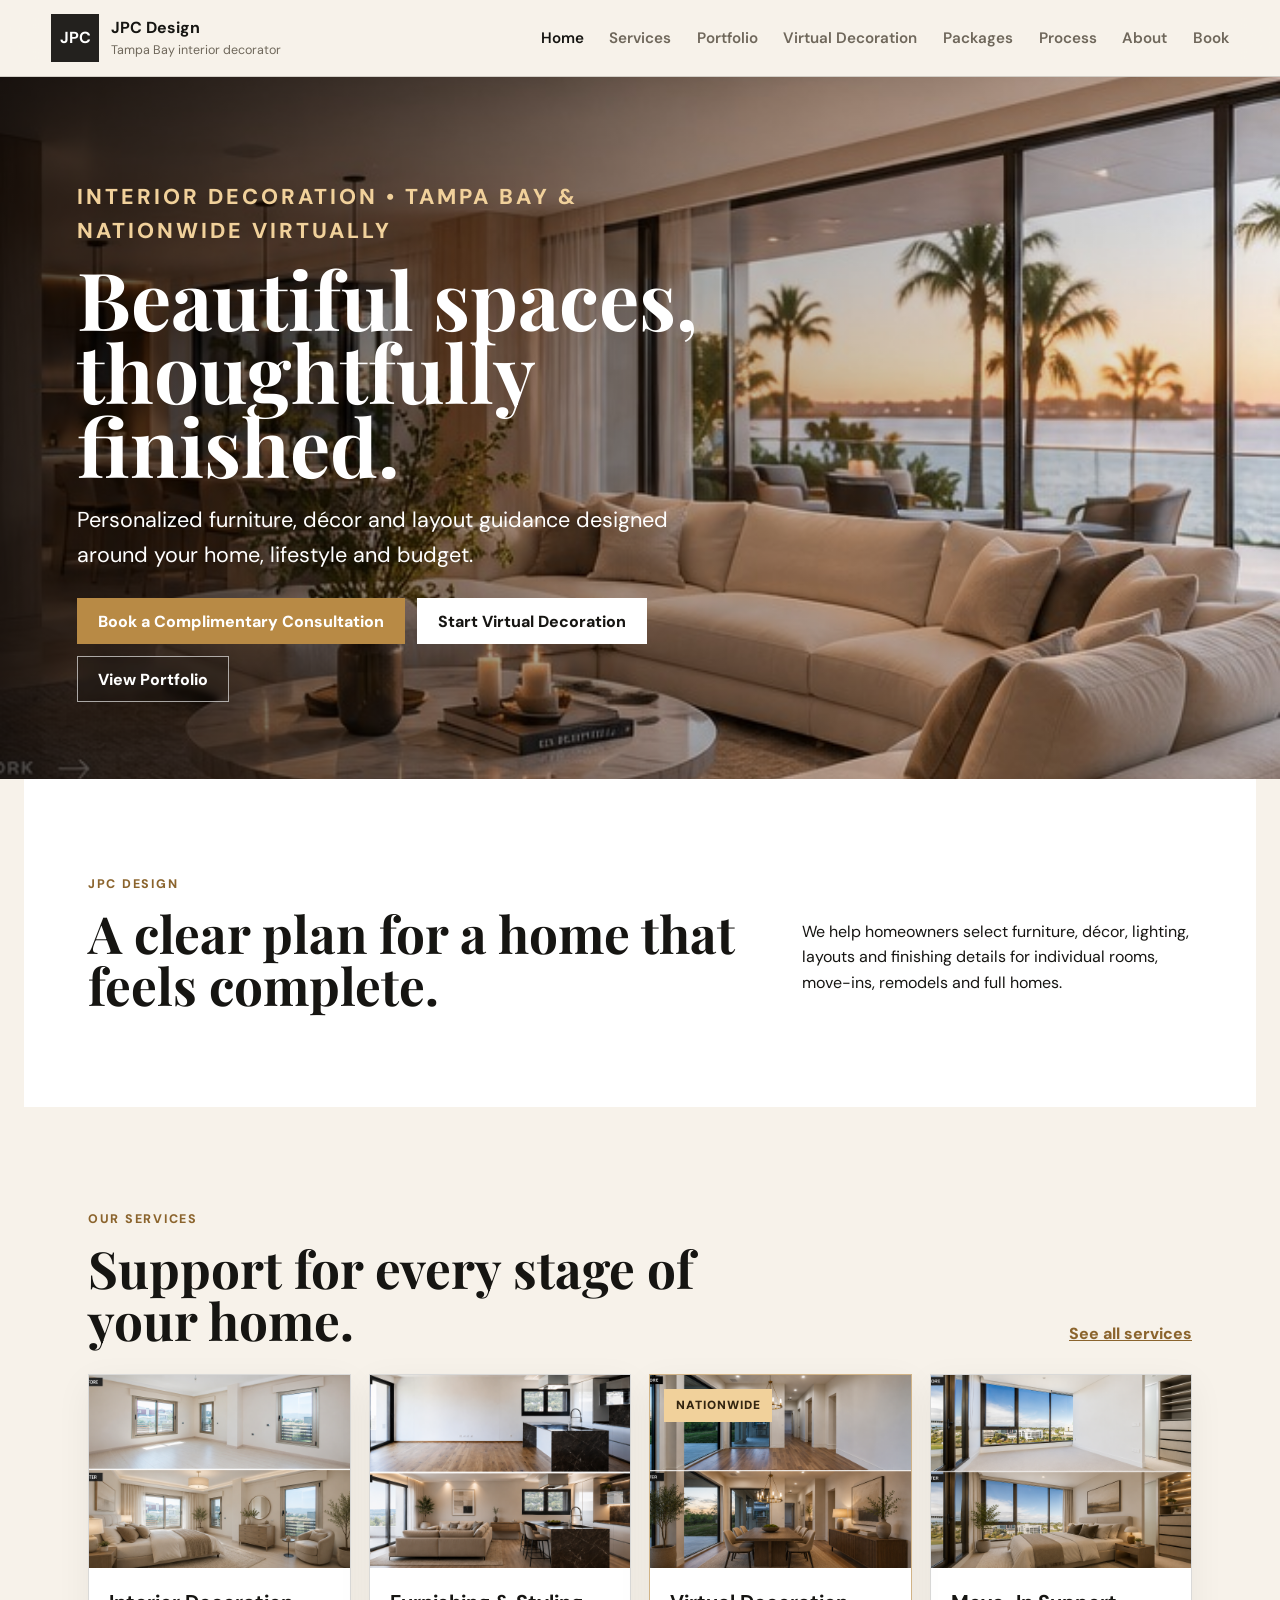
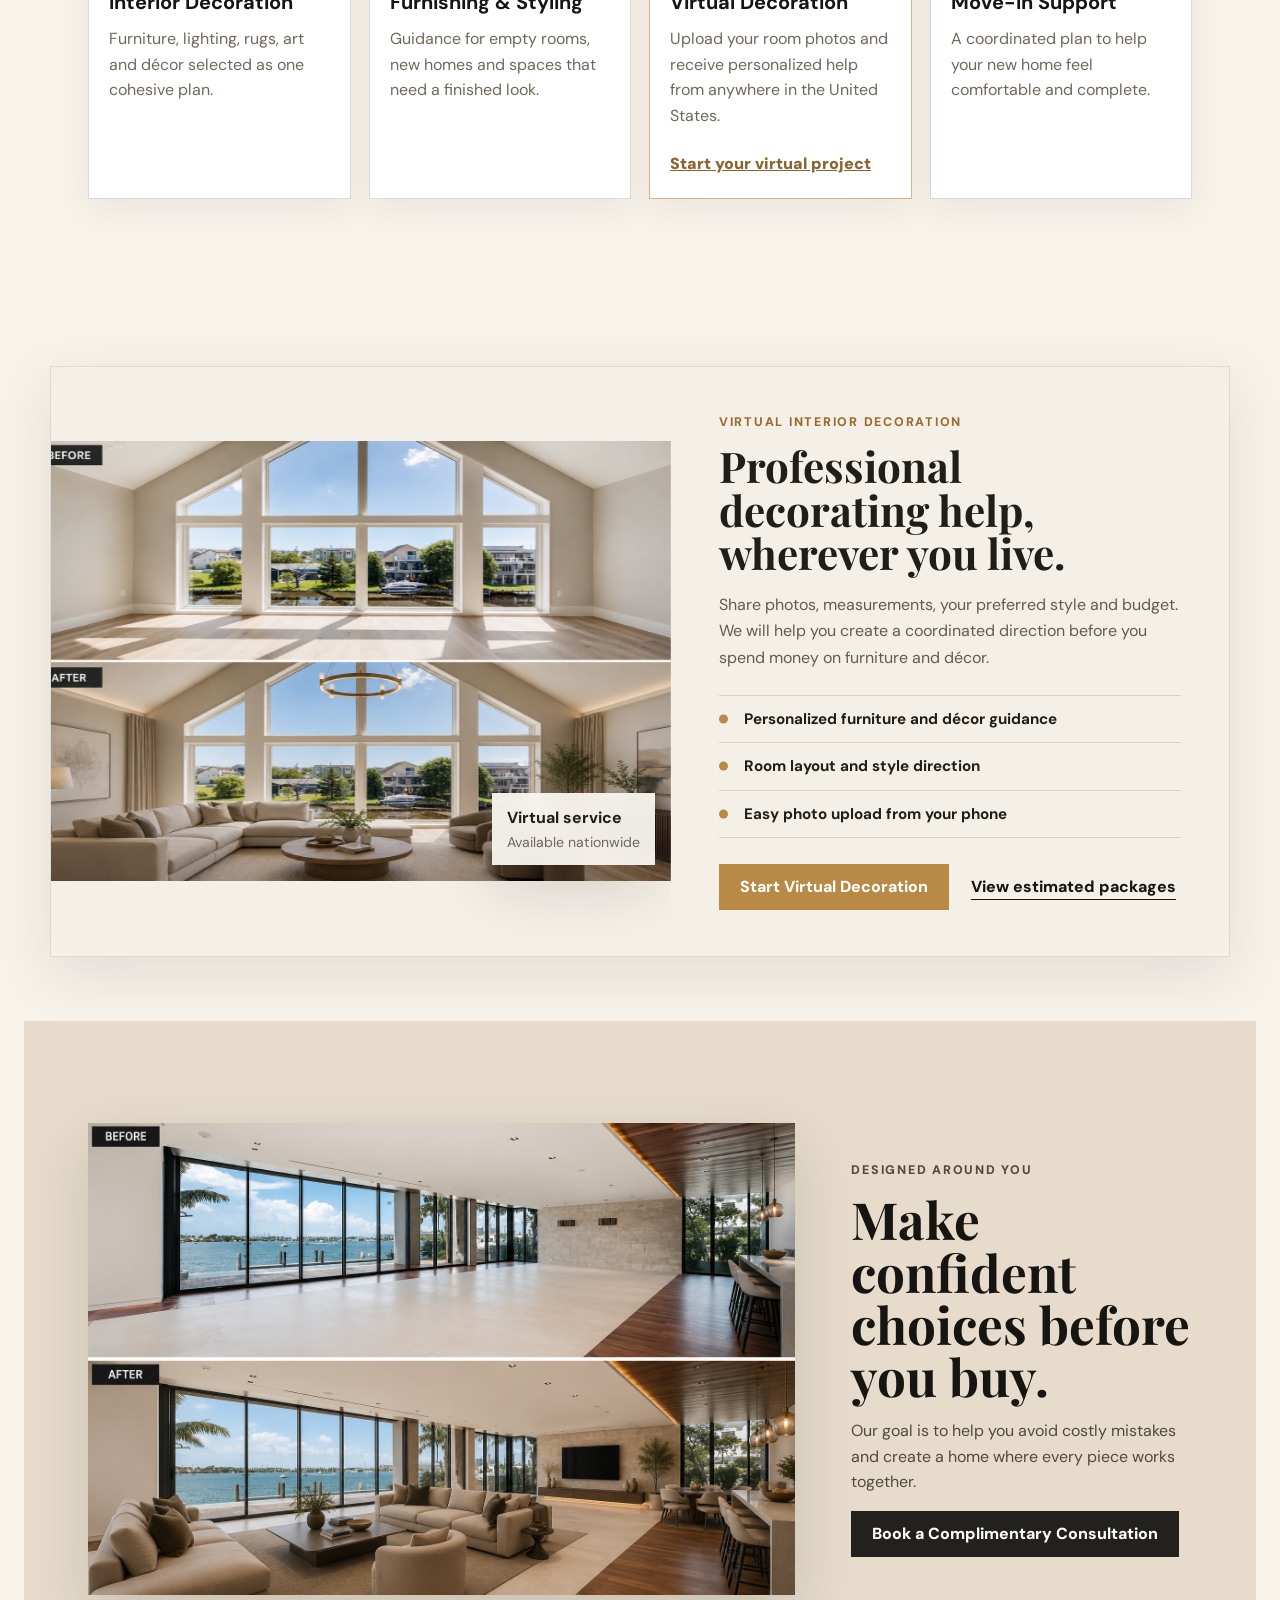
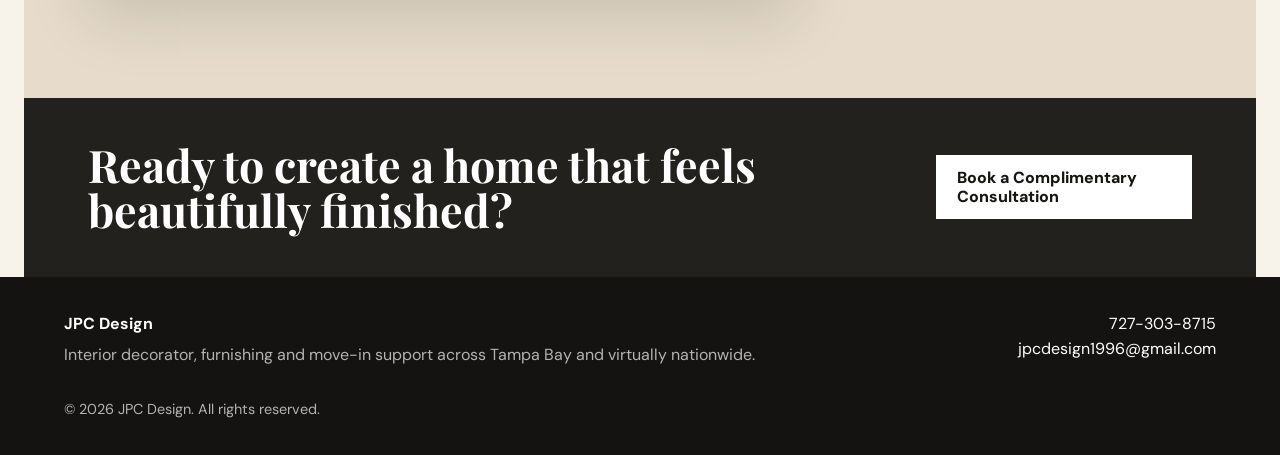
==== commit e127dfcb: "Add files via upload" ====
--- a/index.html
+++ b/index.html
@@ -3,12 +3,18 @@
 <head>
   <meta charset="utf-8">
   <meta name="viewport" content="width=device-width, initial-scale=1">
-  <title>JPC Design | Interior Decorator in Tampa Bay & Virtual Nationwide</title>
-  <meta name="description" content="JPC Design provides interior decorating, furniture selection, room styling and virtual decorating services throughout Tampa Bay and nationwide.">
+  <title>JPC Design | Tampa Bay Interior Decorator</title>
+  <meta name="description" content="Interior decoration, furnishing and move-in support in Tampa Bay, with virtual decorating available nationwide.">
   <link rel="preconnect" href="https://fonts.googleapis.com">
   <link rel="preconnect" href="https://fonts.gstatic.com" crossorigin>
   <link href="https://fonts.googleapis.com/css2?family=DM+Sans:wght@400;500;600;700&family=Playfair+Display:wght@600;700&display=swap" rel="stylesheet">
-  <link rel="stylesheet" href="styles.css?v=20260726-1">
+  <link rel="stylesheet" href="styles.css?v=20260726-restore">
+  <style>
+    /* Homepage-only adjustment: show more of the first image instead of an overly tight crop. */
+    .hero-restored{min-height:78svh;background-position:center 42%;}
+    @media(min-width:1100px){.hero-restored{background-size:100% auto;background-repeat:no-repeat;background-color:#171513;}}
+    @media(max-width:700px){.hero-restored{min-height:70svh;background-position:center center;}}
+  </style>
 </head>
 <body>
 <header class="site-header">
@@ -22,42 +28,63 @@
   </nav>
 </header>
 <main>
-<section class="hero">
+<section class="hero hero-restored">
   <div class="hero-copy">
-    <p class="eyebrow">Interior decoration • Tampa Bay & nationwide</p>
-    <h1>A home that feels beautifully finished—and completely yours.</h1>
-    <p>Personalized furniture, décor, color and layout recommendations for homeowners who want a polished space without costly purchasing mistakes.</p>
+    <p class="eyebrow light-text">Interior decoration • Tampa Bay & nationwide virtually</p>
+    <h1>Beautiful spaces, thoughtfully finished.</h1>
+    <p>Personalized furniture, décor and layout guidance designed around your home, lifestyle and budget.</p>
     <div class="hero-actions">
-      <a class="button gold" href="contact.html">Book a free introduction</a>
-      <a class="button outline" href="portfolio.html">View our work</a>
+      <a class="button gold" href="contact.html">Book a Complimentary Consultation</a>
+      <a class="button light" href="virtual-decoration.html">Start Virtual Decoration</a>
+      <a class="button hero-portfolio-button" href="portfolio.html">View Portfolio</a>
     </div>
   </div>
-  <img src="O4-new.png" alt="Warm modern living room designed by JPC Design">
 </section>
+
 <section class="intro-band">
-  <div><p class="eyebrow">Designed around real life</p><h2>Clear direction before you buy.</h2></div>
-  <p>We help you select the right furniture, lighting, rugs, art and finishing details so every purchase works together in your home.</p>
+  <div>
+    <p class="eyebrow">JPC Design</p>
+    <h2>A clear plan for a home that feels complete.</h2>
+  </div>
+  <p>We help homeowners select furniture, décor, lighting, layouts and finishing details for individual rooms, move-ins, remodels and full homes.</p>
 </section>
+
 <section class="section">
-  <div class="section-heading"><p class="eyebrow">Ways to work with us</p><h2>From one room to your entire home.</h2><p>Choose focused decorating guidance, a complete room plan, move-in support or virtual service from anywhere in the United States.</p></div>
+  <div class="section-heading">
+    <div><p class="eyebrow">Our services</p><h2>Support for every stage of your home.</h2></div>
+    <a href="services.html">See all services</a>
+  </div>
   <div class="service-grid">
-    <article><span>01</span><h3>Virtual Decoration</h3><p>Share photos, measurements and inspiration. Receive personalized furniture, décor and layout recommendations remotely.</p><a href="virtual-decoration.html">Explore virtual service</a></article>
-    <article><span>02</span><h3>Single & Multiple Rooms</h3><p>Create a cohesive, comfortable plan for a living room, bedroom, dining area or several connected spaces.</p><a href="services.html">View services</a></article>
-    <article><span>03</span><h3>Full Home & Move-In</h3><p>Plan furniture, finishes and final styling for a new home or a larger whole-home transformation.</p><a href="packages.html">View packages</a></article>
+    <article><img src="O2.png" alt="Modern living room interior"><h3>Interior Decoration</h3><p>Furniture, lighting, rugs, art and décor selected as one cohesive plan.</p></article>
+    <article><img src="O4-new.png" alt="Modern open living and dining space"><h3>Furnishing & Styling</h3><p>Guidance for empty rooms, new homes and spaces that need a finished look.</p></article>
+    <article class="service-highlight"><span class="mini-badge">Nationwide</span><img src="O7.png" alt="Virtual interior decoration example"><h3>Virtual Decoration</h3><p>Upload your room photos and receive personalized help from anywhere in the United States.</p><a href="virtual-decoration.html">Start your virtual project</a></article>
+    <article><img src="O8.png" alt="Warm modern home interior"><h3>Move-In Support</h3><p>A coordinated plan to help your new home feel comfortable and complete.</p></article>
   </div>
 </section>
+
+<section class="virtual-feature">
+  <div class="virtual-feature-visual"><img src="O5.png" alt="Warm modern interior decoration"><div class="nationwide-note"><strong>Virtual service</strong><span>Available nationwide</span></div></div>
+  <div class="virtual-feature-copy">
+    <p class="eyebrow">Virtual interior decoration</p>
+    <h2>Professional decorating help, wherever you live.</h2>
+    <p>Share photos, measurements, your preferred style and budget. We will help you create a coordinated direction before you spend money on furniture and décor.</p>
+    <div class="virtual-feature-points"><span>Personalized furniture and décor guidance</span><span>Room layout and style direction</span><span>Easy photo upload from your phone</span></div>
+    <div class="virtual-feature-actions"><a class="button gold" href="virtual-decoration.html">Start Virtual Decoration</a><a class="text-link" href="packages.html">View estimated packages</a></div>
+  </div>
+</section>
+
 <section class="feature-project">
-  <img src="O5.png" alt="Modern open-concept living room and kitchen">
-  <div><p class="eyebrow light-text">Thoughtful, practical and personal</p><h2>Beautiful ideas that work in your space and budget.</h2><p>Our recommendations consider scale, comfort, maintenance, timelines and how your family actually uses the home.</p><ul class="check-list"><li>Furniture and décor sourcing</li><li>Room layouts and styling direction</li><li>Color, lighting and finish coordination</li><li>Virtual nationwide or in-person Tampa Bay service</li></ul><a class="button white" href="contact.html">Start with a free introduction</a></div>
+  <img src="O10.png" alt="Completed JPC Design project">
+  <div><p class="eyebrow">Designed around you</p><h2>Make confident choices before you buy.</h2><p>Our goal is to help you avoid costly mistakes and create a home where every piece works together.</p><a class="button dark" href="contact.html">Book a Complimentary Consultation</a></div>
 </section>
-<section class="section trust-section">
-  <div class="section-heading"><p class="eyebrow">A simple process</p><h2>From ideas to a confident decorating plan.</h2></div>
-  <div class="process-grid"><article><span>1</span><h3>Introduction</h3><p>Tell us about your home, taste, goals, timeline and approximate budget.</p></article><article><span>2</span><h3>Plan</h3><p>We create a coordinated direction for layout, furniture, décor and finishing details.</p></article><article><span>3</span><h3>Bring it home</h3><p>Purchase with confidence and complete your space at the pace that works for you.</p></article></div>
-</section>
-<section class="cta"><div><p class="eyebrow light-text">Ready to love your space?</p><h2>Begin with a complimentary design introduction.</h2></div><a class="button white" href="contact.html">Book now</a></section>
+
+<section class="cta"><h2>Ready to create a home that feels beautifully finished?</h2><a class="button white" href="contact.html">Book a Complimentary Consultation</a></section>
 </main>
-<footer class="site-footer"><div><strong>JPC Design</strong><p>Interior decorator, furnishing and move-in support across Tampa Bay and virtually nationwide.</p></div><div><a href="tel:+17273038715">727-303-8715</a><a href="mailto:jpcdesign1996@gmail.com">jpcdesign1996@gmail.com</a></div><p class="copyright">&copy; 2026 JPC Design. All rights reserved.</p></footer>
-<div class="floating-actions"><a class="floating-whatsapp" href="sms:+17273038715?body=Hi%20JPC%20Design%2C%20I%20would%20like%20help%20with%20my%20space.">Text us</a><a class="floating-book" href="contact.html">Book free introduction</a></div>
+<footer class="site-footer">
+  <div><strong>JPC Design</strong><p>Interior decorator, furnishing and move-in support across Tampa Bay and virtually nationwide.</p></div>
+  <div><a href="tel:+17273038715">727-303-8715</a><a href="mailto:jpcdesign1996@gmail.com">jpcdesign1996@gmail.com</a></div>
+  <p class="copyright">&copy; 2026 JPC Design. All rights reserved.</p>
+</footer>
 <script src="script.js?v=20260725-4"></script>
 </body>
 </html>
